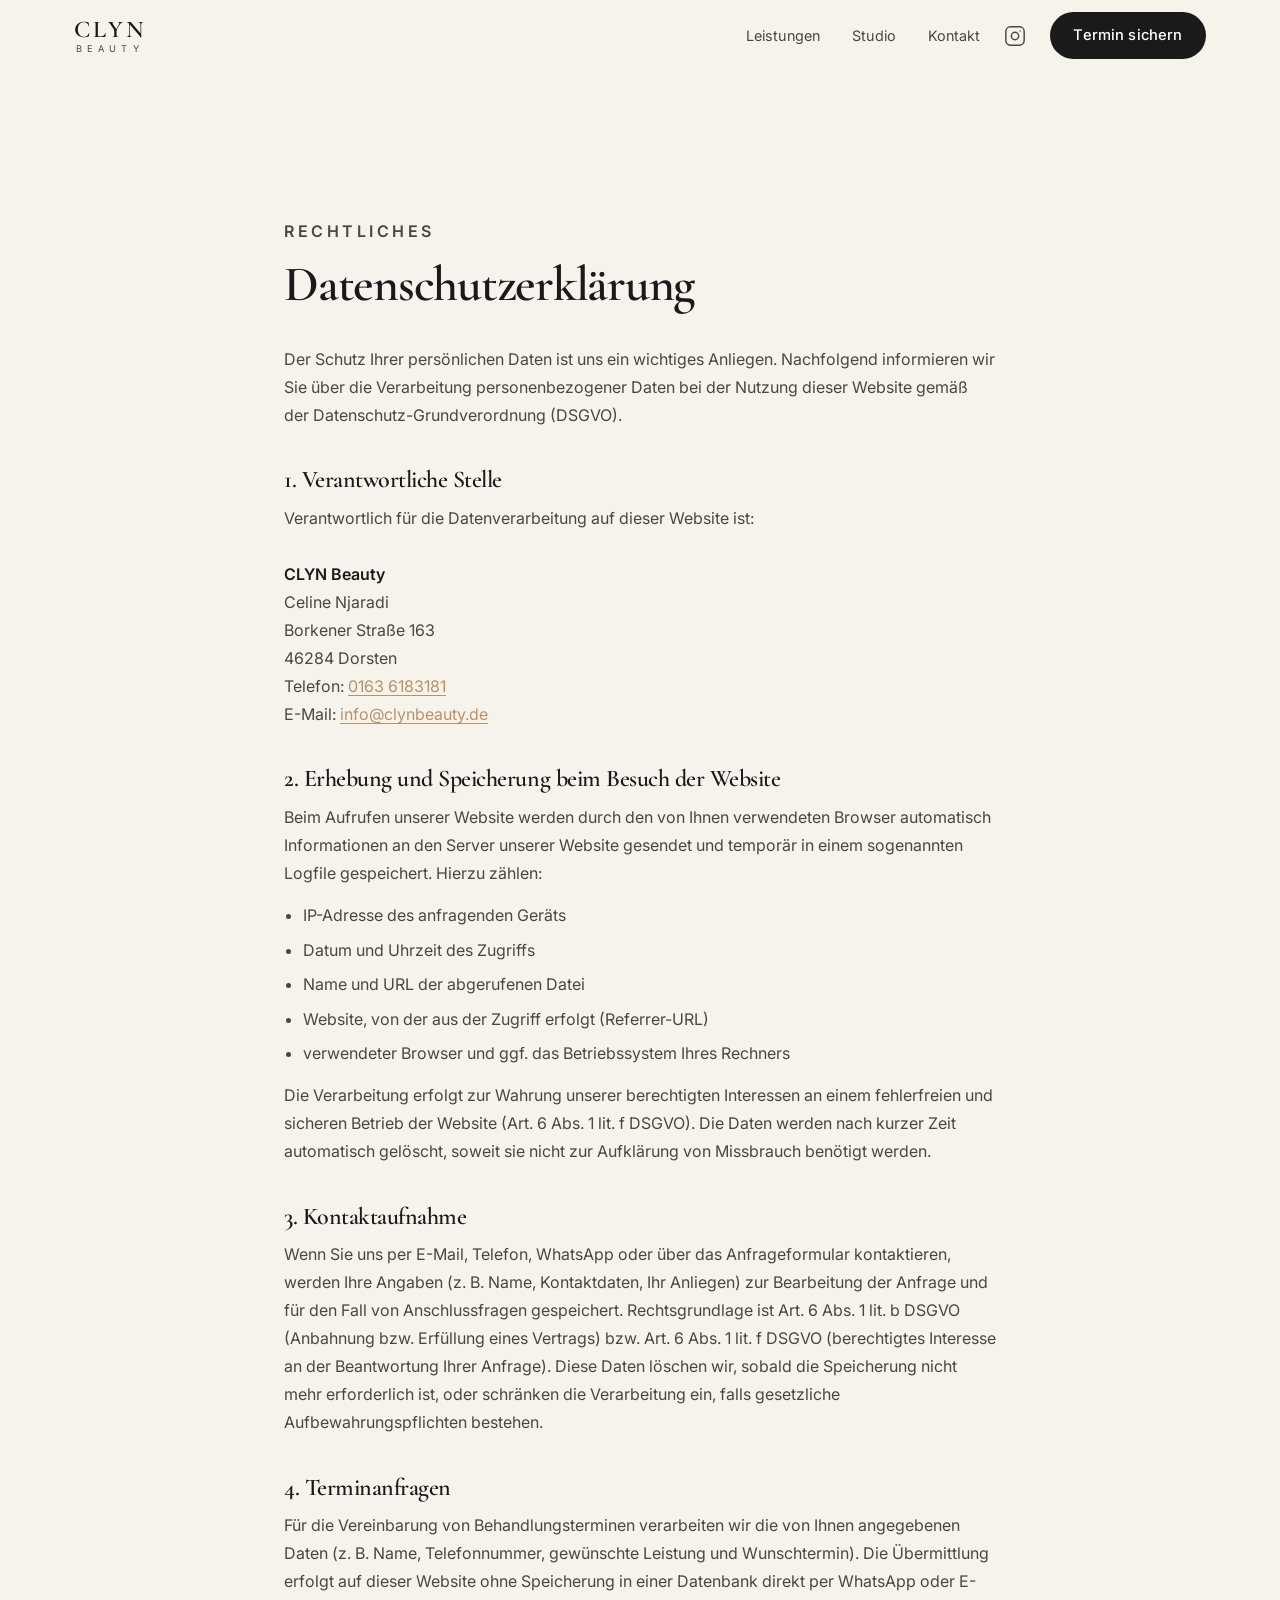
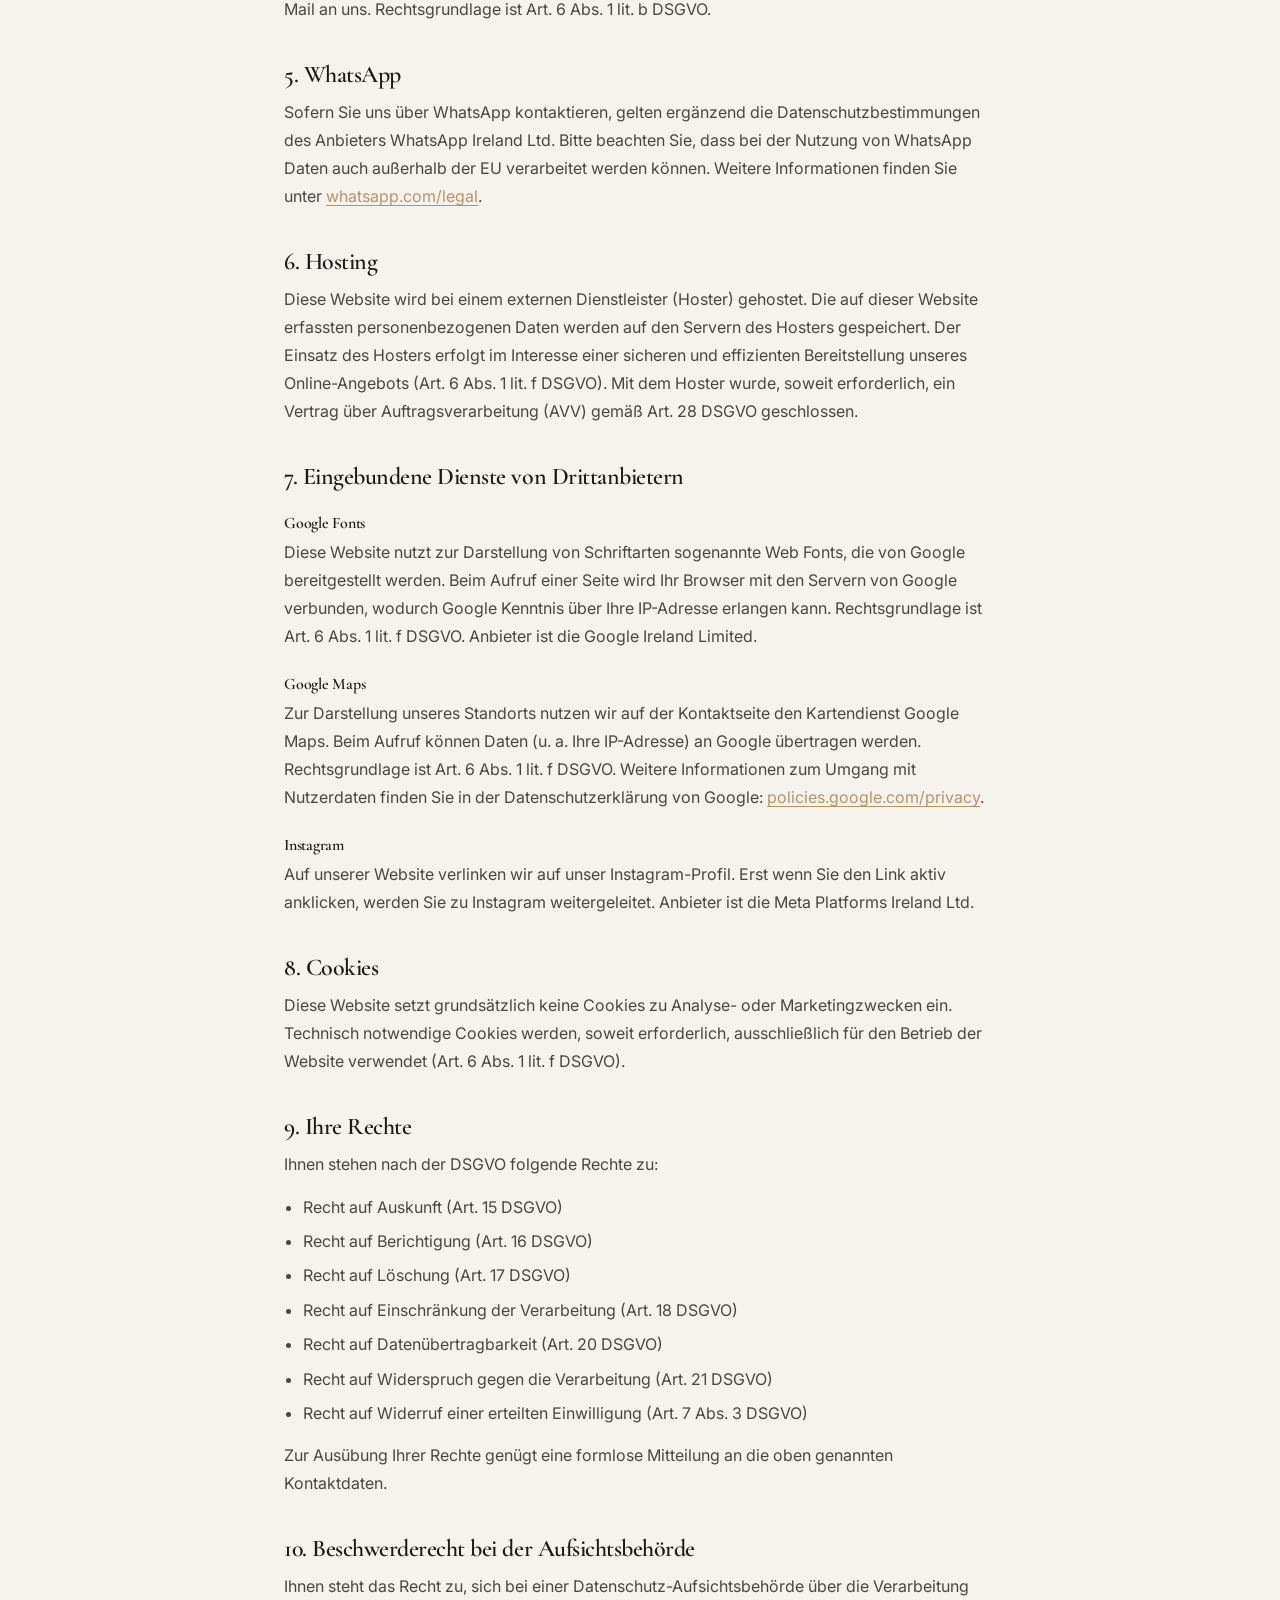
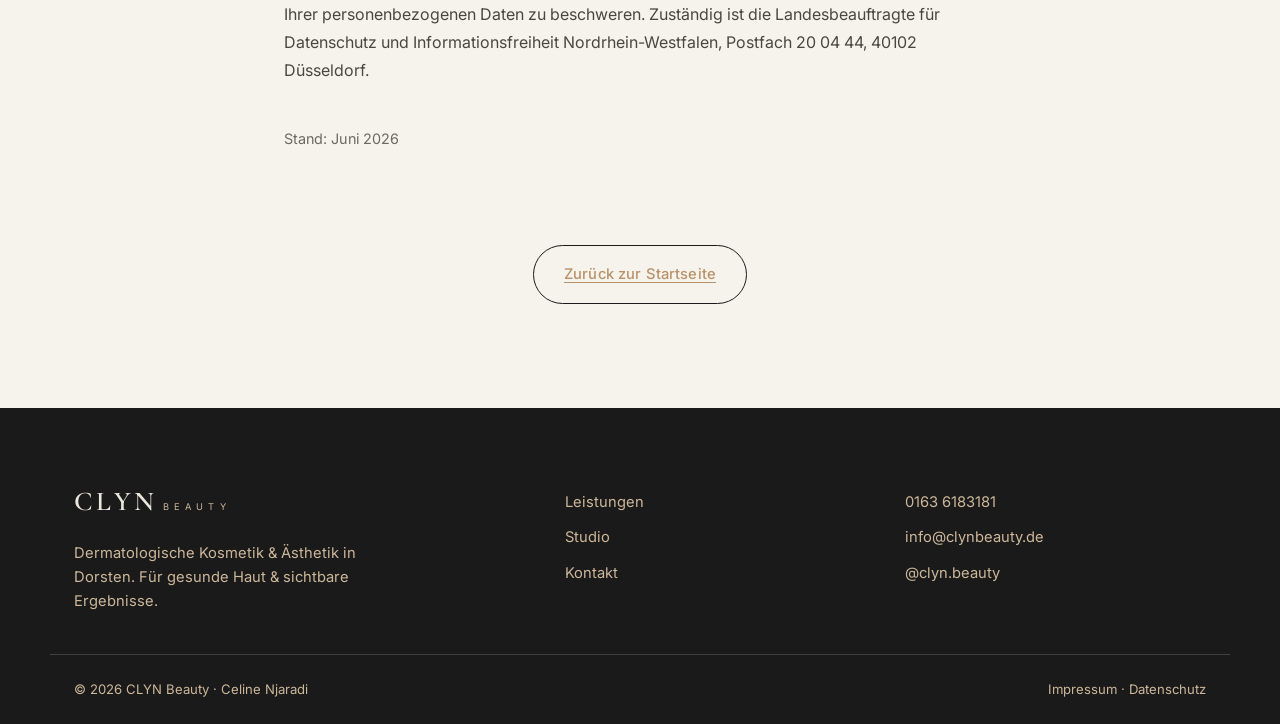
==== datenschutz.html @ 853b13a2 "Update: neue Seiten (Datenschutz/Impressum), fx-Effekte, Inhalts-Updates Co-Authored-By: Claude Opus" ====
<!DOCTYPE html>
<html lang="de">
<head>
  <meta charset="UTF-8" />
  <meta name="viewport" content="width=device-width, initial-scale=1.0" />
  <title>Datenschutzerklärung – CLYN Beauty Dorsten</title>
  <meta name="description" content="Datenschutzerklärung von CLYN Beauty in Dorsten – Informationen zur Verarbeitung personenbezogener Daten gemäß DSGVO." />
  <meta name="theme-color" content="#1a1a1a" />
  <meta name="robots" content="index, follow" />

  <link rel="preconnect" href="https://fonts.googleapis.com" />
  <link rel="preconnect" href="https://fonts.gstatic.com" crossorigin />
  <link href="https://fonts.googleapis.com/css2?family=Cormorant+Garamond:wght@400;500;600;700&family=Inter:wght@300;400;500;600&display=swap" rel="stylesheet" />
  <link rel="stylesheet" href="styles.css" />
  <link rel="icon" type="image/svg+xml" href="assets/logo.svg" />
  <link rel="stylesheet" href="fx.css" />
</head>
<body>

  <!-- ===== Header ===== -->
  <header class="site-header" id="top">
    <div class="container nav">
      <a href="index.html" class="brand" aria-label="CLYN Beauty Startseite">
        <span class="brand-mark">CLYN</span>
        <span class="brand-sub">BEAUTY</span>
      </a>
      <nav class="nav-links" aria-label="Hauptnavigation">
        <a href="index.html#leistungen">Leistungen</a>
        <a href="studio.html#studio">Studio</a>
        <a href="kontakt.html#kontakt">Kontakt</a>
      </nav>
      <a class="nav-ig" href="https://www.instagram.com/clyn.beauty/" target="_blank" rel="noopener" aria-label="CLYN Beauty auf Instagram">
        <svg viewBox="0 0 24 24" width="22" height="22" fill="none" stroke="currentColor" stroke-width="1.6" stroke-linecap="round" stroke-linejoin="round" aria-hidden="true">
          <rect x="2" y="2" width="20" height="20" rx="5" ry="5"></rect>
          <circle cx="12" cy="12" r="4"></circle>
          <line x1="17.5" y1="6.5" x2="17.5" y2="6.5"></line>
        </svg>
      </a>
      <a class="btn btn-dark nav-cta" href="index.html#termin">Termin sichern</a>
      <button class="nav-toggle" aria-label="Menü öffnen" aria-expanded="false">
        <span></span><span></span><span></span>
      </button>
    </div>
  </header>

  <!-- ===== Mobile-Drawer ===== -->
  <div class="drawer-overlay" id="nav-overlay" aria-hidden="true"></div>
  <aside class="mobile-menu" id="mobile-menu" role="dialog" aria-modal="true" aria-label="Mobile Navigation">
      <div class="mm-head">
        <a href="index.html" class="brand mm-brand" aria-label="CLYN Beauty Startseite">
          <span class="brand-mark">CLYN</span>
          <span class="brand-sub">BEAUTY</span>
        </a>
        <button class="mm-close" aria-label="Menü schließen">
          <svg viewBox="0 0 24 24" fill="none" stroke="currentColor" stroke-width="1.8" stroke-linecap="round" aria-hidden="true">
            <line x1="6" y1="6" x2="18" y2="18"></line><line x1="18" y1="6" x2="6" y2="18"></line>
          </svg>
        </button>
      </div>
      <nav class="mm-nav" aria-label="Mobile Navigation">
        <a href="index.html#leistungen">Leistungen</a>
        <a href="studio.html#studio">Studio</a>
        <a href="kontakt.html#kontakt">Kontakt</a>
        <a href="https://www.instagram.com/clyn.beauty/" target="_blank" rel="noopener">Instagram</a>
      </nav>
      <div class="mm-contact">
        <a class="mm-phone" href="tel:+491636183181">
          <span class="mm-phone-ic">
            <svg viewBox="0 0 24 24" fill="none" stroke="currentColor" stroke-width="1.7" stroke-linecap="round" stroke-linejoin="round" aria-hidden="true">
              <path d="M22 16.92v3a2 2 0 0 1-2.18 2 19.79 19.79 0 0 1-8.63-3.07 19.5 19.5 0 0 1-6-6 19.79 19.79 0 0 1-3.07-8.67A2 2 0 0 1 4.11 2h3a2 2 0 0 1 2 1.72c.13.96.36 1.9.7 2.81a2 2 0 0 1-.45 2.11L8.09 9.91a16 16 0 0 0 6 6l1.27-1.27a2 2 0 0 1 2.11-.45c.91.34 1.85.57 2.81.7A2 2 0 0 1 22 16.92z"></path>
            </svg>
          </span>
          <span class="mm-phone-txt">
            <strong>0163 6183181</strong>
            <em>Termine nach Vereinbarung</em>
          </span>
        </a>
        <a class="btn btn-dark mm-cta" href="index.html#termin">Termin sichern</a>
      </div>
  </aside>

  <!-- ===== Datenschutz ===== -->
  <section class="legal">
    <div class="container legal-wrap">
      <p class="eyebrow">Rechtliches</p>
      <h1>Datenschutzerklärung</h1>

      <p>
        Der Schutz Ihrer persönlichen Daten ist uns ein wichtiges Anliegen. Nachfolgend
        informieren wir Sie über die Verarbeitung personenbezogener Daten bei der Nutzung
        dieser Website gemäß der Datenschutz-Grundverordnung (DSGVO).
      </p>

      <h2>1. Verantwortliche Stelle</h2>
      <p>
        Verantwortlich für die Datenverarbeitung auf dieser Website ist:<br /><br />
        <strong>CLYN Beauty</strong><br />
        Celine Njaradi<br />
        Borkener Straße 163<br />
        46284 Dorsten<br />
        Telefon: <a href="tel:+491636183181">0163 6183181</a><br />
        E-Mail: <a href="mailto:info@clynbeauty.de">info@clynbeauty.de</a>
      </p>

      <h2>2. Erhebung und Speicherung beim Besuch der Website</h2>
      <p>
        Beim Aufrufen unserer Website werden durch den von Ihnen verwendeten Browser automatisch
        Informationen an den Server unserer Website gesendet und temporär in einem sogenannten
        Logfile gespeichert. Hierzu zählen:
      </p>
      <ul>
        <li>IP-Adresse des anfragenden Geräts</li>
        <li>Datum und Uhrzeit des Zugriffs</li>
        <li>Name und URL der abgerufenen Datei</li>
        <li>Website, von der aus der Zugriff erfolgt (Referrer-URL)</li>
        <li>verwendeter Browser und ggf. das Betriebssystem Ihres Rechners</li>
      </ul>
      <p>
        Die Verarbeitung erfolgt zur Wahrung unserer berechtigten Interessen an einem fehlerfreien
        und sicheren Betrieb der Website (Art. 6 Abs. 1 lit. f DSGVO). Die Daten werden nach kurzer
        Zeit automatisch gelöscht, soweit sie nicht zur Aufklärung von Missbrauch benötigt werden.
      </p>

      <h2>3. Kontaktaufnahme</h2>
      <p>
        Wenn Sie uns per E-Mail, Telefon, WhatsApp oder über das Anfrageformular kontaktieren,
        werden Ihre Angaben (z. B. Name, Kontaktdaten, Ihr Anliegen) zur Bearbeitung der Anfrage
        und für den Fall von Anschlussfragen gespeichert. Rechtsgrundlage ist Art. 6 Abs. 1 lit. b
        DSGVO (Anbahnung bzw. Erfüllung eines Vertrags) bzw. Art. 6 Abs. 1 lit. f DSGVO
        (berechtigtes Interesse an der Beantwortung Ihrer Anfrage). Diese Daten löschen wir, sobald
        die Speicherung nicht mehr erforderlich ist, oder schränken die Verarbeitung ein, falls
        gesetzliche Aufbewahrungspflichten bestehen.
      </p>

      <h2>4. Terminanfragen</h2>
      <p>
        Für die Vereinbarung von Behandlungsterminen verarbeiten wir die von Ihnen angegebenen
        Daten (z. B. Name, Telefonnummer, gewünschte Leistung und Wunschtermin). Die Übermittlung
        erfolgt auf dieser Website ohne Speicherung in einer Datenbank direkt per WhatsApp oder
        E-Mail an uns. Rechtsgrundlage ist Art. 6 Abs. 1 lit. b DSGVO.
      </p>

      <h2>5. WhatsApp</h2>
      <p>
        Sofern Sie uns über WhatsApp kontaktieren, gelten ergänzend die Datenschutzbestimmungen
        des Anbieters WhatsApp Ireland Ltd. Bitte beachten Sie, dass bei der Nutzung von WhatsApp
        Daten auch außerhalb der EU verarbeitet werden können. Weitere Informationen finden Sie unter
        <a href="https://www.whatsapp.com/legal/privacy-policy-eea" target="_blank" rel="noopener">whatsapp.com/legal</a>.
      </p>

      <h2>6. Hosting</h2>
      <p>
        Diese Website wird bei einem externen Dienstleister (Hoster) gehostet. Die auf dieser Website
        erfassten personenbezogenen Daten werden auf den Servern des Hosters gespeichert. Der Einsatz
        des Hosters erfolgt im Interesse einer sicheren und effizienten Bereitstellung unseres
        Online-Angebots (Art. 6 Abs. 1 lit. f DSGVO). Mit dem Hoster wurde, soweit erforderlich, ein
        Vertrag über Auftragsverarbeitung (AVV) gemäß Art. 28 DSGVO geschlossen.
      </p>

      <h2>7. Eingebundene Dienste von Drittanbietern</h2>
      <h3>Google Fonts</h3>
      <p>
        Diese Website nutzt zur Darstellung von Schriftarten sogenannte Web Fonts, die von Google
        bereitgestellt werden. Beim Aufruf einer Seite wird Ihr Browser mit den Servern von Google
        verbunden, wodurch Google Kenntnis über Ihre IP-Adresse erlangen kann. Rechtsgrundlage ist
        Art. 6 Abs. 1 lit. f DSGVO. Anbieter ist die Google Ireland Limited.
      </p>
      <h3>Google Maps</h3>
      <p>
        Zur Darstellung unseres Standorts nutzen wir auf der Kontaktseite den Kartendienst Google
        Maps. Beim Aufruf können Daten (u. a. Ihre IP-Adresse) an Google übertragen werden.
        Rechtsgrundlage ist Art. 6 Abs. 1 lit. f DSGVO. Weitere Informationen zum Umgang mit
        Nutzerdaten finden Sie in der Datenschutzerklärung von Google:
        <a href="https://policies.google.com/privacy" target="_blank" rel="noopener">policies.google.com/privacy</a>.
      </p>
      <h3>Instagram</h3>
      <p>
        Auf unserer Website verlinken wir auf unser Instagram-Profil. Erst wenn Sie den Link aktiv
        anklicken, werden Sie zu Instagram weitergeleitet. Anbieter ist die Meta Platforms Ireland Ltd.
      </p>

      <h2>8. Cookies</h2>
      <p>
        Diese Website setzt grundsätzlich keine Cookies zu Analyse- oder Marketingzwecken ein.
        Technisch notwendige Cookies werden, soweit erforderlich, ausschließlich für den Betrieb
        der Website verwendet (Art. 6 Abs. 1 lit. f DSGVO).
      </p>

      <h2>9. Ihre Rechte</h2>
      <p>Ihnen stehen nach der DSGVO folgende Rechte zu:</p>
      <ul>
        <li>Recht auf Auskunft (Art. 15 DSGVO)</li>
        <li>Recht auf Berichtigung (Art. 16 DSGVO)</li>
        <li>Recht auf Löschung (Art. 17 DSGVO)</li>
        <li>Recht auf Einschränkung der Verarbeitung (Art. 18 DSGVO)</li>
        <li>Recht auf Datenübertragbarkeit (Art. 20 DSGVO)</li>
        <li>Recht auf Widerspruch gegen die Verarbeitung (Art. 21 DSGVO)</li>
        <li>Recht auf Widerruf einer erteilten Einwilligung (Art. 7 Abs. 3 DSGVO)</li>
      </ul>
      <p>
        Zur Ausübung Ihrer Rechte genügt eine formlose Mitteilung an die oben genannten Kontaktdaten.
      </p>

      <h2>10. Beschwerderecht bei der Aufsichtsbehörde</h2>
      <p>
        Ihnen steht das Recht zu, sich bei einer Datenschutz-Aufsichtsbehörde über die Verarbeitung
        Ihrer personenbezogenen Daten zu beschweren. Zuständig ist die Landesbeauftragte für
        Datenschutz und Informationsfreiheit Nordrhein-Westfalen, Postfach 20 04 44, 40102 Düsseldorf.
      </p>

      <p class="legal-meta">Stand: Juni 2026</p>

      <p class="studio-back">
        <a class="btn btn-ghost" href="index.html">Zurück zur Startseite</a>
      </p>
    </div>
  </section>

  <!-- ===== Footer ===== -->
  <footer class="site-footer">
    <div class="container footer-grid">
      <div class="footer-brand">
        <span class="brand-mark">CLYN</span>
        <span class="brand-sub">BEAUTY</span>
        <p>Dermatologische Kosmetik &amp; Ästhetik in Dorsten. Für gesunde Haut &amp; sichtbare Ergebnisse.</p>
      </div>
      <nav class="footer-nav" aria-label="Footer">
        <a href="index.html#leistungen">Leistungen</a>
        <a href="studio.html#studio">Studio</a>
        <a href="kontakt.html#kontakt">Kontakt</a>
      </nav>
      <div class="footer-contact">
        <a href="tel:+491636183181">0163 6183181</a>
        <a href="mailto:info@clynbeauty.de">info@clynbeauty.de</a>
        <a href="https://instagram.com/clyn.beauty" target="_blank" rel="noopener">@clyn.beauty</a>
      </div>
    </div>
    <div class="container footer-bottom">
      <span>© <span id="year"></span> CLYN Beauty · Celine Njaradi</span>
      <span class="footer-legal"><a href="impressum.html">Impressum</a> · <a href="datenschutz.html">Datenschutz</a></span>
    </div>
  </footer>

  <script src="script.js"></script>
  <script src="fx.js"></script>
</body>
</html>
---- styles.css ----
/* ===== CLYN Beauty – Stylesheet ===== */
:root {
  --bg: #f6f3ec;        /* warm sand */
  --bg-card: #ffffff;
  --cream: #ece7dc;     /* logo cream */
  --ink: #1a1a1a;       /* near-black */
  --ink-soft: #4a4742;
  --line: #e2dccf;
  --accent: #b9926a;    /* warm bronze */
  --accent-soft: #cdb79a;
  --gold: #c8a24a;
  --max: 1180px;
  --r: 22px;
  --r-sm: 14px;
  --hairline: #e7e1d4;
  --shadow: 0 1px 2px rgba(26,26,26,.04), 0 18px 50px -28px rgba(26,26,26,.30);
  --shadow-lift: 0 4px 14px rgba(26,26,26,.06), 0 28px 60px -30px rgba(26,26,26,.40);

  /* iOS-Easing & Timing (Apple-Sprache) */
  --ease-ios: cubic-bezier(.32, .72, 0, 1);
  --ease-ios-back: cubic-bezier(.34, 1.56, .64, 1);
  --dur-fast: 220ms;
  --dur: 360ms;
  --dur-slow: 620ms;
}

* { box-sizing: border-box; margin: 0; padding: 0; }
html { scroll-behavior: smooth; }
body {
  font-family: 'Inter', -apple-system, BlinkMacSystemFont, sans-serif;
  background: var(--bg);
  color: var(--ink);
  line-height: 1.65;
  -webkit-font-smoothing: antialiased;
  overflow-x: hidden;
}
.container { width: 100%; max-width: var(--max); margin: 0 auto; padding: 0 24px; }
img, svg { display: block; max-width: 100%; }
a { color: inherit; text-decoration: none; }

h1, h2, h3 { font-family: 'Cormorant Garamond', Georgia, serif; font-weight: 600; line-height: 1.06; letter-spacing: -.015em; text-wrap: balance; }
h1 { font-size: clamp(2.7rem, 6.8vw, 5.2rem); letter-spacing: -.025em; }
h2 { font-size: clamp(2rem, 4.2vw, 3.1rem); letter-spacing: -.02em; }
h3 { font-size: 1.4rem; }

/* Cormorant-Italic als luxuriöser Display-Akzent (Apple „display-edit") */
.display-edit { font-style: italic; font-weight: 500; }

.eyebrow {
  text-transform: uppercase; letter-spacing: .22em; font-size: .72rem;
  font-weight: 600; color: var(--accent); margin-bottom: 1.1rem;
}
.eyebrow.light { color: var(--accent-soft); }

/* ===== Apple-Mikrointeraktionen (Utilities) ===== */
.tap-press { transition: transform var(--dur-fast) var(--ease-ios); -webkit-tap-highlight-color: transparent; }
.tap-press:active { transform: scale(.96); transition-duration: 90ms; }
@media (hover: hover) {
  .hover-lift { transition: transform var(--dur) var(--ease-ios), box-shadow var(--dur) var(--ease-ios); }
  .hover-lift:hover { transform: translateY(-4px); box-shadow: var(--shadow-lift); }
}
.hairline-t { border-top: 1px solid var(--hairline); }
.hairline-b { border-bottom: 1px solid var(--hairline); }

/* ===== Buttons ===== */
.btn {
  display: inline-flex; align-items: center; justify-content: center;
  padding: .95rem 1.9rem; border-radius: 100px; font-size: .92rem;
  font-weight: 500; letter-spacing: .01em; cursor: pointer;
  transition: transform var(--dur-fast) var(--ease-ios), background var(--dur-fast) var(--ease-ios),
    color var(--dur-fast) var(--ease-ios), box-shadow var(--dur-fast) var(--ease-ios);
  border: 1.5px solid transparent; white-space: nowrap;
  -webkit-tap-highlight-color: transparent;
}
.btn:active { transform: scale(.97); transition-duration: 90ms; }
.btn-dark { background: var(--ink); color: #fff; }
@media (hover: hover) { .btn-dark:hover { transform: translateY(-2px); box-shadow: 0 12px 28px -12px rgba(26,26,26,.55); } }
.btn-dark:active { transform: scale(.97); }
.btn-ghost { background: transparent; color: var(--ink); border-color: var(--ink); }
@media (hover: hover) { .btn-ghost:hover { background: var(--ink); color: #fff; transform: translateY(-2px); } }
.btn-light { background: var(--cream); color: var(--ink); }
@media (hover: hover) { .btn-light:hover { transform: translateY(-2px); background: #fff; } }

/* ===== Header ===== */
.site-header {
  position: sticky; top: 0; z-index: 50;
  background: rgba(246,243,236,.82);
  backdrop-filter: saturate(180%) blur(14px);
  border-bottom: 1px solid transparent;
  transition: border-color .3s ease, background .3s ease;
}
.site-header.scrolled { border-color: var(--line); }
.nav { display: flex; align-items: center; justify-content: space-between; height: 72px; gap: 1.5rem; }
.brand { display: flex; flex-direction: column; line-height: 1; }
.brand-mark { font-family: 'Cormorant Garamond', serif; font-weight: 600; font-size: 1.5rem; letter-spacing: .12em; }
.brand-sub { font-size: .58rem; letter-spacing: .55em; margin-top: 2px; color: var(--ink-soft); padding-left: 2px; }
.nav-links { display: flex; gap: 2rem; margin-left: auto; }
.nav-links a { font-size: .9rem; color: var(--ink-soft); transition: color .2s; position: relative; }
.nav-links a:hover { color: var(--ink); }
.nav-cta { padding: .65rem 1.4rem; }
.nav-ig { display: inline-flex; align-items: center; justify-content: center; color: var(--ink-soft); transition: color .2s, transform .2s; }
.nav-ig:hover { color: var(--ink); transform: translateY(-1px); }

.nav-toggle { display: none; flex-direction: column; gap: 5px; background: none; border: 0; cursor: pointer; padding: 6px; }
.nav-toggle span { width: 24px; height: 2px; background: var(--ink); transition: .3s; }
.nav-toggle.open span:nth-child(1){ transform: translateY(7px) rotate(45deg); }
.nav-toggle.open span:nth-child(2){ opacity: 0; }
.nav-toggle.open span:nth-child(3){ transform: translateY(-7px) rotate(-45deg); }

/* Mobile-Drawer (von rechts) */
.drawer-overlay {
  display: none; position: fixed; inset: 0; z-index: 60;
  background: rgba(26,26,26,.42);
  -webkit-backdrop-filter: blur(2px); backdrop-filter: blur(2px);
  opacity: 0; transition: opacity var(--dur) var(--ease-ios);
}
.drawer-overlay.show { display: block; }
.drawer-overlay.open { opacity: 1; }

.mobile-menu {
  display: none; position: fixed; top: 0; right: 0; bottom: 0; z-index: 70;
  width: min(360px, 86vw);
  flex-direction: column;
  background: var(--bg);
  border-top-left-radius: 26px; border-bottom-left-radius: 26px;
  box-shadow: -24px 0 70px -34px rgba(26,26,26,.55);
  padding: 18px 22px calc(22px + env(safe-area-inset-bottom));
  transform: translateX(100%);
  transition: transform var(--dur) var(--ease-ios);
  overflow-y: auto; overscroll-behavior: contain;
}
.mobile-menu.open { transform: translateX(0); }

.mm-head { display: flex; align-items: center; justify-content: space-between; padding: 4px 2px 2px; }
.mm-brand { flex-direction: column; }
.mm-close {
  width: 42px; height: 42px; border-radius: 50%;
  border: 1px solid var(--line); background: var(--bg-card);
  display: inline-flex; align-items: center; justify-content: center;
  color: var(--ink); cursor: pointer; transition: background .2s, transform .2s;
}
.mm-close:hover { background: var(--cream); }
.mm-close:active { transform: scale(.94); }
.mm-close svg { width: 20px; height: 20px; }

.mm-nav { display: flex; flex-direction: column; gap: 2px; margin-top: 18px; }
.mm-nav a {
  font-size: 1.1rem; color: var(--ink);
  padding: .95rem 1.1rem; border-radius: 16px;
  transition: background .2s, color .2s;
}
.mm-nav a:hover { background: var(--cream); }
.mm-nav a.active { background: var(--ink); color: #fff; font-weight: 500; }

.mm-contact { margin-top: auto; padding-top: 18px; }
.mm-phone {
  display: flex; align-items: center; gap: 12px;
  background: var(--cream); border-radius: 18px;
  padding: 13px 15px; margin-bottom: 12px;
}
.mm-phone-ic {
  width: 40px; height: 40px; border-radius: 50%; flex: none;
  background: var(--bg-card); color: var(--accent);
  display: inline-flex; align-items: center; justify-content: center;
}
.mm-phone-ic svg { width: 20px; height: 20px; }
.mm-phone-txt { display: flex; flex-direction: column; line-height: 1.3; }
.mm-phone-txt strong { font-size: 1.02rem; color: var(--ink); }
.mm-phone-txt em { font-style: normal; font-size: .82rem; color: var(--ink-soft); }
.mm-cta { width: 100%; justify-content: center; }

/* ===== Hero ===== */
.hero { position: relative; padding: clamp(4rem, 9vw, 8rem) 0 clamp(3rem, 6vw, 5rem); overflow: hidden; }
.hero-inner { position: relative; z-index: 2; max-width: 780px; }
.hero h1 { margin-bottom: 1.6rem; }
.hero-lead { font-size: 1.15rem; color: var(--ink-soft); max-width: 560px; margin-bottom: 2.2rem; }
.hero-cta { display: flex; gap: 1rem; flex-wrap: wrap; margin-bottom: 2.4rem; }
.hero-trust { display: flex; align-items: center; gap: .7rem; font-size: .92rem; color: var(--ink-soft); }
.hero-trust strong { color: var(--ink); }
.hero-trust em { font-style: normal; color: var(--accent); font-weight: 600; }
.trust-link { color: inherit; text-decoration: underline; text-underline-offset: 3px; text-decoration-thickness: 1px; text-decoration-color: var(--accent-soft); transition: color .2s, text-decoration-color .2s; }
.trust-link:hover { color: var(--accent); text-decoration-color: var(--accent); }
.stars { color: var(--gold); letter-spacing: 2px; }

/* Hero-Foto rechts, weich in den Sandton übergehend */
.hero::before {
  content: ""; position: absolute; top: 0; right: 0; bottom: 0;
  width: 50%; z-index: 1; pointer-events: none;
  background: url("assets/hero.jpg") 62% 42% / cover no-repeat;
  -webkit-mask-image: linear-gradient(to right, transparent 0%, #000 44%, #000 100%);
  mask-image: linear-gradient(to right, transparent 0%, #000 44%, #000 100%);
  opacity: .95;
}
.hero::after {
  content: ""; position: absolute; inset: 0; z-index: 1; pointer-events: none;
  background: linear-gradient(to bottom, transparent 62%, var(--bg) 100%);
}

.hero-deco {
  position: absolute; top: -10%; right: -8%; width: 620px; height: 620px;
  background: radial-gradient(circle at 30% 30%, var(--cream), rgba(236,231,220,0) 68%);
  border-radius: 50%; z-index: 0; pointer-events: none;
}
.hero-deco::after {
  content: ""; position: absolute; inset: 18% 20%; border-radius: 50%;
  border: 1px solid var(--accent-soft); opacity: .4;
}

/* ===== Marquee ===== */
.marquee { background: var(--ink); color: var(--cream); overflow: hidden; padding: 16px 0; }
.marquee-track {
  display: flex; gap: 2.2rem; white-space: nowrap; width: max-content;
  animation: scroll 32s linear infinite;
  font-family: 'Cormorant Garamond', serif; font-size: 1.35rem; letter-spacing: .03em;
}
.marquee-track span { opacity: .92; }
@keyframes scroll { to { transform: translateX(-50%); } }

/* ===== About ===== */
.about { padding: clamp(4rem, 8vw, 7rem) 0; }
.about-grid { display: grid; grid-template-columns: .85fr 1.15fr; gap: clamp(2rem, 5vw, 5rem); align-items: center; }
.about-visual { display: flex; justify-content: center; }
.about-card {
  width: 100%; max-width: 340px; aspect-ratio: 4/5; border-radius: var(--r);
  background: linear-gradient(160deg, var(--cream), #f3eee4);
  border: 1px solid var(--hairline); box-shadow: var(--shadow);
  display: flex; flex-direction: column; align-items: center; justify-content: center;
  text-align: center; padding: 2rem;
  transition: transform var(--dur) var(--ease-ios), box-shadow var(--dur) var(--ease-ios);
}
@media (hover: hover) { .about-card:hover { transform: translateY(-4px); box-shadow: var(--shadow-lift); } }
.about-card-logo { font-family: 'Cormorant Garamond', serif; font-size: 3rem; font-weight: 600; letter-spacing: .14em; }
.about-card-sub { font-size: .7rem; letter-spacing: .55em; color: var(--ink-soft); margin-top: 4px; }
.about-card-line { width: 46px; height: 1px; background: var(--accent); margin: 1.6rem 0; }
.about-card-name { font-family: 'Cormorant Garamond', serif; font-size: 1.5rem; }
.about-card-role { font-size: .82rem; color: var(--ink-soft); letter-spacing: .04em; margin-top: .2rem; }

/* Foto-Variante der About-Karte – Foto oben, cremefarbener Namensstreifen darunter */
.about-card--photo {
  padding: 0; overflow: hidden; display: block; aspect-ratio: auto;
  background: var(--cream);
}
.about-card--photo img {
  width: 100%; aspect-ratio: 4 / 5; object-fit: cover; object-position: center 14%;
  display: block;
}
.about-card--photo figcaption {
  padding: 1.2rem 1rem 1.4rem; text-align: center;
  display: flex; flex-direction: column; gap: .15rem; background: var(--cream);
}
.about-card--photo .about-card-name { color: var(--ink); font-size: 1.55rem; }
.about-card--photo .about-card-role { color: var(--ink-soft); }
.about-text h2 { margin: .4rem 0 1.3rem; }
.about-text p { color: var(--ink-soft); margin-bottom: 1.1rem; max-width: 560px; }
.about-points { list-style: none; margin-top: 1.6rem; display: grid; gap: .7rem; }
.about-points li { position: relative; padding-left: 1.8rem; font-size: .96rem; }
.about-points li::before {
  content: ""; position: absolute; left: 0; top: .55em; width: 7px; height: 7px;
  background: var(--accent); border-radius: 50%;
}

/* ===== Services ===== */
.services { padding: clamp(4rem, 8vw, 7rem) 0; background: linear-gradient(180deg, var(--bg) 0%, #fbf9f4 9%, #fbf9f4 91%, var(--bg) 100%); }
.section-head { text-align: center; max-width: 640px; margin: 0 auto clamp(2.5rem, 5vw, 4rem); }
.section-head h2 { margin-bottom: .9rem; }
.section-sub { color: var(--ink-soft); font-size: 1.02rem; }

.services .section-head { margin-bottom: clamp(3.5rem, 7vw, 5.5rem); }
.service-block { margin-bottom: 3rem; text-align: center; }
.price-list { text-align: left; }
.service-title {
  font-family: 'Cormorant Garamond', serif; font-size: 1.7rem;
  padding-bottom: .9rem; margin-bottom: 1.2rem; border-bottom: 1.5px solid var(--ink);
  display: inline-flex; align-items: baseline; gap: .7rem;
  cursor: pointer; user-select: none; transition: opacity .2s;
}
.service-title:hover { opacity: .65; }
.service-title::after {
  content: "+"; font-family: 'Inter', sans-serif; font-size: 1.15rem; font-weight: 400;
  color: var(--accent); transition: transform var(--dur) var(--ease-ios); line-height: 1;
}
.service-block.open .service-title::after { content: "–"; transform: translateY(-1px); }
.price-list {
  list-style: none; display: grid; gap: .2rem;
  overflow: hidden; max-height: 0; opacity: 0;
  transition: max-height var(--dur-slow) var(--ease-ios), opacity var(--dur) var(--ease-ios);
}
.service-block.open .price-list { max-height: 1600px; opacity: 1; }
.price-list li {
  display: flex; align-items: baseline; gap: .6rem; padding: .75rem 0;
  border-bottom: 1px solid var(--line);
}
.pl-name { font-weight: 500; font-size: 1rem; }
.pl-name em { font-style: italic; font-weight: 400; color: var(--accent); font-size: .85rem; margin-left: .3rem; }
.pl-dots { flex: 1; border-bottom: 1px dotted var(--accent-soft); transform: translateY(-4px); min-width: 20px; }
.pl-meta { font-size: .82rem; color: var(--ink-soft); white-space: nowrap; }
.pl-price { font-family: 'Cormorant Garamond', serif; font-size: 1.25rem; font-weight: 600; min-width: 72px; text-align: right; }
.pl-price.free { color: var(--accent); font-style: italic; }
.price-note { text-align: center; font-size: .82rem; color: var(--ink-soft); margin-top: 1rem; }

/* ===== Banner ===== */
.banner { background: var(--ink); color: var(--cream); padding: clamp(3rem, 6vw, 5rem) 0; }
.banner-inner { display: flex; align-items: center; justify-content: space-between; gap: 2.5rem; flex-wrap: wrap; }
.banner h2 { color: #fff; margin: .3rem 0 1rem; }
.banner-text { max-width: 620px; color: var(--accent-soft); }

/* ===== Reviews ===== */
.reviews { padding: clamp(4rem, 8vw, 7rem) 0; scroll-margin-top: 90px; }
.review-grid { display: grid; grid-template-columns: repeat(3, 1fr); gap: 1.5rem; }
.review-card {
  background: var(--bg-card); border: 1px solid var(--hairline); border-radius: var(--r);
  padding: 2.1rem; box-shadow: var(--shadow);
  transition: transform var(--dur) var(--ease-ios), box-shadow var(--dur) var(--ease-ios);
}
@media (hover: hover) { .review-card:hover { transform: translateY(-4px); box-shadow: var(--shadow-lift); } }
.review-card .stars { font-size: 1rem; display: block; margin-bottom: 1rem; }
.review-card blockquote {
  font-family: 'Cormorant Garamond', serif; font-size: 1.3rem; line-height: 1.4;
  color: var(--ink); margin-bottom: 1.2rem;
}
.review-card figcaption { font-size: .85rem; color: var(--ink-soft); }
.review-grid[hidden] { display: none; }
.reviews-more { text-align: center; margin-top: clamp(1.8rem, 4vw, 2.6rem); }

/* ===== Contact ===== */
.contact { padding: clamp(4rem, 8vw, 7rem) 0; background: var(--bg); }
.contact-grid { display: grid; grid-template-columns: 1fr 1fr; gap: clamp(2rem, 5vw, 4rem); }
.contact-info h2 { margin: .4rem 0 1rem; }
.contact-actions { display: flex; gap: 1rem; flex-wrap: wrap; margin: 1.8rem 0 2.4rem; }
.contact-list { list-style: none; display: grid; gap: 1.3rem; }
.contact-list li { display: grid; gap: .2rem; }
.ci-label { text-transform: uppercase; letter-spacing: .2em; font-size: .68rem; color: var(--accent); font-weight: 600; }
.contact-list a { font-size: 1.05rem; transition: color .2s; }
.contact-list a:hover { color: var(--accent); }

.hours-card { background: var(--bg-card); border: 1px solid var(--hairline); border-radius: var(--r); padding: 2rem; box-shadow: var(--shadow); margin-bottom: 1.5rem; transition: transform var(--dur) var(--ease-ios), box-shadow var(--dur) var(--ease-ios); }
@media (hover: hover) { .hours-card:hover { transform: translateY(-4px); box-shadow: var(--shadow-lift); } }
.hours-card h3 { font-size: 1.5rem; margin-bottom: 1.2rem; }
.hours-list { list-style: none; display: grid; gap: .55rem; }
.hours-list li { display: flex; justify-content: space-between; font-size: .95rem; padding-bottom: .55rem; border-bottom: 1px solid var(--line); }
.hours-list li:last-child { border-bottom: 0; }
.hours-list .closed { color: var(--ink-soft); }
.hours-note { font-size: .82rem; color: var(--ink-soft); margin-top: 1rem; }
.map-wrap { border-radius: var(--r); overflow: hidden; border: 1px solid var(--hairline); box-shadow: var(--shadow); height: 260px; }
.map-wrap iframe { width: 100%; height: 100%; border: 0; filter: grayscale(.2); }

/* Verweis vom Buchungsformular zur Kontakt-Nebenseite */
.booking-more { text-align: center; margin-top: 2rem; color: var(--ink-soft); font-size: .98rem; }
.booking-more a { color: var(--accent); font-weight: 500; transition: color .2s; }
.booking-more a:hover { color: var(--ink); }
/* CTA am Ende der Studio-Seite */
.studio-back { text-align: center; margin-top: clamp(2.5rem, 5vw, 3.5rem); display: flex; gap: 1rem; justify-content: center; flex-wrap: wrap; }
.studio-cta { padding: clamp(1rem, 3vw, 2rem) 0 clamp(5rem, 11vw, 9rem); }

/* ===== Footer ===== */
.site-footer { background: var(--ink); color: var(--cream); padding: clamp(3rem, 6vw, 4.5rem) 0 1.5rem; }
.footer-grid { display: grid; grid-template-columns: 1.5fr 1fr 1fr; gap: 2.5rem; padding-bottom: 2.5rem; border-bottom: 1px solid rgba(236,231,220,.18); }
.footer-brand .brand-mark { font-size: 1.7rem; }
.footer-brand .brand-sub { color: var(--accent-soft); }
.footer-brand p { color: var(--accent-soft); margin-top: 1rem; max-width: 320px; font-size: .92rem; }
.footer-nav, .footer-contact { display: flex; flex-direction: column; gap: .7rem; padding-top: .6rem; }
.footer-nav a, .footer-contact a { color: var(--accent-soft); font-size: .92rem; transition: color .2s; }
.footer-nav a:hover, .footer-contact a:hover { color: #fff; }
.footer-bottom { display: flex; justify-content: space-between; padding-top: 1.5rem; font-size: .82rem; color: var(--accent-soft); flex-wrap: wrap; gap: .6rem; }
.footer-legal a:hover { color: #fff; }

/* ===== Inline Buchungsformular ===== */
.booking-band {
  max-width: 760px; margin: 0 auto clamp(2.5rem, 5vw, 4rem); scroll-margin-top: 90px;
}
.bb-head { text-align: center; max-width: 520px; margin: 0 auto 1.8rem; }
.bb-head h2 { margin: .25rem 0 .7rem; font-size: clamp(1.7rem, 3vw, 2.4rem); }
.bb-head .section-sub { font-size: .96rem; }

.appt-form { display: grid; gap: 1.4rem; }
.appt-form[hidden] { display: none; }
.af-row { display: grid; grid-template-columns: 1fr 1fr; gap: 1.3rem; }
.appt-form label {
  display: grid; gap: .45rem; font-size: .82rem; font-weight: 500;
  color: var(--ink-soft); letter-spacing: .02em;
}
.field-cap { display: block; }
.req { color: var(--accent); margin-left: .12em; }
.appt-form input,
.appt-form select,
.appt-form textarea {
  font-family: inherit; font-size: 1rem; font-weight: 400; color: var(--ink);
  padding: .9rem 1rem; border: 1px solid #d6d2c8; border-radius: 12px;
  background: #fff; width: 100%; transition: border .2s, box-shadow .2s;
}
.appt-form select { cursor: pointer; }
.appt-form input:focus,
.appt-form select:focus,
.appt-form textarea:focus { outline: 0; border-color: var(--ink); box-shadow: 0 0 0 3px rgba(26,26,26,.08); }
.appt-form textarea { resize: vertical; min-height: 96px; }
.appt-form .invalid { border-color: #c0392b !important; box-shadow: 0 0 0 3px rgba(192,57,43,.12) !important; }

.af-note { font-size: .82rem; color: var(--ink-soft); margin-top: -.6rem; }
.af-note.error { color: #c0392b; }

.af-check { grid-template-columns: auto 1fr; align-items: start; gap: .65rem; font-weight: 400; font-size: .9rem; color: var(--ink-soft); }
.af-check input { width: 19px; height: 19px; margin-top: 2px; accent-color: var(--ink); cursor: pointer; }
.af-check span > span { color: var(--accent); }
.af-link { color: var(--accent); text-decoration: underline; text-underline-offset: 2px; }
.af-link:hover { color: var(--ink); }

.af-submit { width: 100%; padding: 1.15rem; font-size: 1rem; margin-top: .2rem; }

.af-check.invalid { color: var(--ink); }
.af-check.invalid input { outline: 2px solid #c0392b; outline-offset: 2px; border-radius: 5px; }

/* Erfolg */
.appt-success { text-align: center; padding: 1rem 0; }
.success-check {
  width: 64px; height: 64px; border-radius: 50%; background: var(--ink); color: #fff;
  display: flex; align-items: center; justify-content: center; font-size: 2rem; margin: 0 auto 1.2rem;
}
.appt-success h3 { font-size: 1.8rem; margin-bottom: .6rem; }
.appt-success p { color: var(--ink-soft); max-width: 440px; margin: 0 auto 1.6rem; }
.success-actions { display: flex; gap: .8rem; justify-content: center; flex-wrap: wrap; }
.af-edit { background: none; border: 0; color: var(--ink-soft); font-family: inherit; font-size: .85rem; cursor: pointer; margin-top: 1.4rem; }
.af-edit:hover { color: var(--ink); }

/* ===== Klickbare Preis-Zeilen ===== */
.pl-item { cursor: pointer; padding: .75rem .7rem; margin: 0; border-radius: 12px; transition: background var(--dur-fast) var(--ease-ios); -webkit-tap-highlight-color: transparent; }
.pl-item:hover { background: rgba(236,231,220,.55); }
.pl-item:active { transform: scale(.99); }
.pl-item:hover .pl-dots { border-bottom-color: var(--accent); }
.pl-item.in-cart { background: #fff; box-shadow: var(--shadow); }
.pl-add {
  flex: 0 0 auto; align-self: center; width: 30px; height: 30px; border-radius: 50%;
  border: 1.5px solid var(--ink); background: transparent; color: var(--ink);
  font-size: 1.1rem; line-height: 1; cursor: pointer; margin-left: .4rem;
  display: inline-flex; align-items: center; justify-content: center;
  transition: background var(--dur-fast) var(--ease-ios), color var(--dur-fast) var(--ease-ios), border-color var(--dur-fast) var(--ease-ios), transform var(--dur-fast) var(--ease-ios-back);
}
.pl-add:active { transform: scale(.88); }
.pl-item:hover .pl-add { background: var(--ink); color: #fff; }
.pl-item.in-cart .pl-add { background: var(--accent); border-color: var(--accent); color: #fff; }

/* ===== Auswahl im Formular ===== */
.af-pick { display: grid; gap: .55rem; }
.af-pick.invalid .af-pick-empty,
.af-pick.invalid .af-cart { border-color: #c0392b; box-shadow: 0 0 0 3px rgba(192,57,43,.12); }
.af-pick-empty {
  font-size: .92rem; color: var(--ink-soft); font-weight: 400;
  background: #fff; border: 1px dashed #d6d2c8; border-radius: 12px; padding: .9rem 1rem;
}
.af-pick-empty[hidden] { display: none; }
.af-cart { background: #fff; border: 1px solid #d6d2c8; border-radius: 12px; padding: 1rem 1.1rem; }
.af-cart[hidden] { display: none; }
.af-cart-list { list-style: none; margin: 0 0 .6rem; display: grid; gap: .5rem; padding: 0; }
.af-cart-list li { display: flex; align-items: center; gap: .6rem; font-size: .95rem; color: var(--ink); }
.af-cart-list li span:first-child { flex: 1; }
.af-cart-remove { width: 22px; height: 22px; border-radius: 50%; border: 0; background: rgba(0,0,0,.07); color: var(--ink); cursor: pointer; font-size: 1rem; line-height: 1; flex: 0 0 auto; }
.af-cart-remove:hover { background: rgba(0,0,0,.16); }
.af-cart-total { display: flex; justify-content: space-between; border-top: 1px solid var(--line); padding-top: .65rem; font-family: 'Cormorant Garamond', serif; font-weight: 600; font-size: 1.2rem; color: var(--ink); }

/* ===== Warenkorb (FAB + Drawer) ===== */
.cart-fab {
  position: fixed; bottom: 24px; right: 24px; z-index: 60;
  width: 60px; height: 60px; border-radius: 50%;
  background: var(--ink); color: #fff; border: 0; cursor: pointer;
  display: flex; align-items: center; justify-content: center;
  box-shadow: 0 14px 34px -12px rgba(0,0,0,.55); transition: transform var(--dur-fast) var(--ease-ios-back);
  -webkit-tap-highlight-color: transparent;
}
.cart-fab:hover { transform: translateY(-3px); }
.cart-fab:active { transform: scale(.92); }
.cart-fab[hidden] { display: none; }
.cart-fab-badge {
  position: absolute; top: -4px; right: -4px; min-width: 22px; height: 22px;
  border-radius: 11px; background: var(--accent); color: #fff;
  font-size: .72rem; font-weight: 600; display: flex; align-items: center; justify-content: center;
  padding: 0 6px; border: 2px solid var(--bg);
}
.cart-drawer-overlay {
  position: fixed; inset: 0; z-index: 70; background: rgba(26,26,26,.5);
  backdrop-filter: blur(4px); opacity: 0; visibility: hidden; transition: opacity .3s, visibility .3s;
  display: flex; justify-content: flex-end;
}
.cart-drawer-overlay.open { opacity: 1; visibility: visible; }
.cart-drawer {
  width: min(420px, 100%); height: 100%; background: var(--bg);
  display: flex; flex-direction: column;
  transform: translateX(40px); transition: transform var(--dur) var(--ease-ios);
  box-shadow: -20px 0 60px -20px rgba(0,0,0,.4);
}
.cart-drawer-overlay.open .cart-drawer { transform: none; }
.cart-drawer-head { display: flex; align-items: center; justify-content: space-between; padding: 24px 24px 16px; border-bottom: 1px solid var(--line); }
.cart-drawer-head h3 { font-size: 1.6rem; }
.cart-drawer-close { width: 38px; height: 38px; border-radius: 50%; border: 1px solid var(--line); background: var(--bg-card); font-size: 1.5rem; line-height: 1; cursor: pointer; color: var(--ink); transition: .2s; }
.cart-drawer-close:hover { background: var(--ink); color: #fff; }
.cart-items { list-style: none; padding: 16px 24px; margin: 0; overflow-y: auto; flex: 1; display: grid; gap: .7rem; align-content: start; }
.cart-item { display: flex; align-items: center; gap: .8rem; background: var(--bg-card); border: 1px solid var(--line); border-radius: 12px; padding: .8rem .9rem; }
.cart-item-name { display: block; font-weight: 500; font-size: .95rem; flex: 1; }
.cart-item-price { font-family: 'Cormorant Garamond', serif; font-weight: 600; font-size: 1.15rem; white-space: nowrap; }
.cart-item-remove { width: 28px; height: 28px; border-radius: 50%; border: 0; background: var(--cream); color: var(--ink); font-size: 1.2rem; line-height: 1; cursor: pointer; flex: 0 0 auto; transition: .2s; }
.cart-item-remove:hover { background: #e6c3bc; }
.cart-empty { padding: 2.2rem 24px; color: var(--ink-soft); font-size: .92rem; text-align: center; line-height: 1.5; }
.cart-empty[hidden] { display: none; }
.cart-foot { padding: 18px 24px 24px; border-top: 1px solid var(--line); background: var(--bg-card); }
.cart-foot[hidden] { display: none; }
.cart-summary-row { display: flex; justify-content: space-between; font-size: .95rem; margin-bottom: .5rem; color: var(--ink-soft); }
.cart-summary-row.total { font-size: 1.3rem; font-weight: 600; color: var(--ink); font-family: 'Cormorant Garamond', serif; margin: .2rem 0 1rem; }
.cart-checkout { width: 100%; }
.cart-clear { display: block; width: 100%; background: none; border: 0; color: var(--ink-soft); font-size: .82rem; margin-top: .8rem; cursor: pointer; }
.cart-clear:hover { color: var(--ink); }

.btn.shake { animation: shake .4s; }
@keyframes shake { 0%,100%{transform:translateX(0)} 25%{transform:translateX(-6px)} 75%{transform:translateX(6px)} }

/* ===== Reveal animation ===== */
.reveal { opacity: 0; transform: translateY(26px); transition: opacity var(--dur-slow) var(--ease-ios), transform var(--dur-slow) var(--ease-ios); }
.reveal.in { opacity: 1; transform: none; }

/* ===== Responsive ===== */
@media (max-width: 880px) {
  .nav-links, .nav-cta { display: none; }
  .nav-toggle { display: flex; }
  .mobile-menu { display: flex; }
  .about-grid { grid-template-columns: 1fr; }
  .about-visual { order: -1; }
  .review-grid { grid-template-columns: 1fr; }
  .contact-grid { grid-template-columns: 1fr; }
  /* Footer: Brand oben über volle Breite, Navigation & Angaben nebeneinander */
  .footer-grid { grid-template-columns: 1fr 1fr; gap: 1.6rem 2rem; padding-bottom: 1.8rem; }
  .footer-brand { grid-column: 1 / -1; }
  .footer-nav, .footer-contact { padding-top: 0; }
  .footer-bottom { padding-top: 1.2rem; }
  /* Hero-Foto auf Tablet schmaler & dezenter */
  .hero::before { width: 62%; opacity: .75; }
}
@media (max-width: 640px) {
  /* Hero-Foto als ganz feiner Vollflächen-Hauch hinter dem Text */
  .hero::before {
    width: 100%; opacity: .32;
    -webkit-mask-image: linear-gradient(to bottom, transparent 0%, #000 24%, #000 100%);
    mask-image: linear-gradient(to bottom, transparent 0%, #000 24%, #000 100%);
  }
  /* Ring/Kreis-Deko auf dem Handy ausblenden – stört über dem Text */
  .hero-deco::after { display: none; }
  /* "& Ästhetik" kräftiger & lesbarer über dem hellen Foto */
  .hero h1 .display-edit {
    background: linear-gradient(120deg, #8a5e2c 0%, #b8893f 50%, #8a5e2c 100%);
    -webkit-background-clip: text;
    background-clip: text;
    -webkit-text-fill-color: transparent;
    filter: drop-shadow(0 1px 1px rgba(26, 26, 26, .22));
  }
  /* Marquee unter den ersten Viewport schieben – schwarzes Band soll nicht reinlugen */
  .hero { padding-bottom: 5.5rem; min-height: calc(100svh - 88px); }
}
@media (max-width: 600px) {
  .af-row { grid-template-columns: 1fr; gap: .9rem; }
  /* Buchung auf dem Handy kompakter & etwas schmaler */
  .booking-band { padding: 0 10px; }
  .bb-head { margin-bottom: 1.3rem; }
  .bb-head h2 { font-size: clamp(1.5rem, 7vw, 2rem); }
  .appt-form { gap: 1.1rem; }
  .appt-form label { gap: .35rem; font-size: .8rem; }
  .appt-form input,
  .appt-form select,
  .appt-form textarea { padding: .8rem .9rem; font-size: .95rem; border-radius: 11px; }
  .appt-form textarea { min-height: 80px; }
  .af-submit { padding: 1rem; }
}
@media (max-width: 520px) {
  .price-list li { flex-wrap: wrap; }
  .pl-dots { display: none; }
  .pl-meta { order: 3; width: 100%; }
  .pl-price { margin-left: auto; }
  .banner-inner { flex-direction: column; align-items: flex-start; }
}
@media (prefers-reduced-motion: reduce) {
  .reveal { opacity: 1; transform: none; transition: none; }
  .marquee-track { animation: none; }
  html { scroll-behavior: auto; }
}

/* ===== Rechtsseiten (Impressum / Datenschutz) ===== */
.legal {
  padding: clamp(110px, 16vh, 170px) 0 90px;
  background: var(--bg);
}
.legal-wrap { max-width: 760px; }
.legal .eyebrow { margin-bottom: .8rem; }
.legal h1 {
  font-family: 'Cormorant Garamond', Georgia, serif;
  font-weight: 600; line-height: 1.05;
  font-size: clamp(2.1rem, 5vw, 3.1rem);
  color: var(--ink); margin-bottom: 2.2rem;
}
.legal h2 {
  font-family: 'Cormorant Garamond', Georgia, serif;
  font-weight: 600; font-size: 1.5rem; color: var(--ink);
  margin: 2.4rem 0 .7rem;
}
.legal h3 {
  font-size: 1rem; font-weight: 600; color: var(--ink);
  margin: 1.6rem 0 .4rem;
}
.legal p, .legal li {
  color: var(--ink-soft); line-height: 1.75; font-size: 1rem;
  margin-bottom: .9rem;
}
.legal ul { padding-left: 1.2rem; margin-bottom: .9rem; }
.legal li { margin-bottom: .4rem; }
.legal a { color: var(--accent); text-decoration: underline; text-underline-offset: 3px; }
.legal a:hover { color: var(--ink); }
.legal strong { color: var(--ink); font-weight: 600; }
.legal .legal-meta { font-size: .9rem; color: var(--ink-soft); margin-top: 2.6rem; opacity: .8; }
.legal hr { border: none; border-top: 1px solid var(--line); margin: 2.4rem 0; }
.legal .btn-ghost { margin-top: 2.4rem; }
---- fx.css ----
/* =========================================================================
   FX – Premium-Animationen (zu styles.css ergänzend geladen)
   Akzent: Bronze / Gold
   ========================================================================= */
:root{
  --fx:    var(--accent, #b9926a);
  --fx-2:  var(--gold, #c8a24a);
  --fx-glow: rgba(200, 162, 74, 0.5);
}

/* 1. Scroll-Fortschrittsbalken */
.fx-progress{
  position: fixed; top: 0; left: 0; height: 3px; width: 100%;
  transform: scaleX(0); transform-origin: 0 50%;
  background: linear-gradient(90deg, var(--fx), var(--fx-2));
  box-shadow: 0 0 14px var(--fx-glow);
  z-index: 9999; pointer-events: none; will-change: transform;
}

/* 2. Magnetische Buttons */
.fx-magnetic{ transition: transform .45s cubic-bezier(.16, 1, .3, 1); will-change: transform; }

/* 3. 3D-Tilt + Lichtspot */
.fx-tilt{
  position: relative; transform-style: preserve-3d; will-change: transform;
  transition: transform .55s cubic-bezier(.16, 1, .3, 1), box-shadow .55s ease;
}
.fx-tilt.is-tilting{ transition: transform .14s ease-out; }
.fx-tilt::after{
  content: ""; position: absolute; inset: 0; border-radius: inherit; z-index: 3;
  pointer-events: none; opacity: 0; transition: opacity .4s ease;
  background: radial-gradient(340px circle at var(--fx-mx, 50%) var(--fx-my, 50%),
              color-mix(in srgb, var(--fx) 18%, transparent), transparent 55%);
}
.fx-tilt.is-tilting::after{ opacity: 1; }

/* 4. Highlight-Wörter als schimmernder Bronze-Gold-Verlauf */
.display-edit{
  background: linear-gradient(120deg, var(--accent) 0%, var(--gold) 50%, var(--accent) 100%);
  background-size: 220% auto;
  -webkit-background-clip: text;
  background-clip: text;
  -webkit-text-fill-color: transparent;
  animation: fx-shimmer 6s ease-in-out infinite;
}
@keyframes fx-shimmer{
  0%, 100% { background-position: 0% 50%; }
  50%      { background-position: 100% 50%; }
}

/* 5. Hero-Deco: sanftes Atmen / Schweben */
.hero-deco{ animation: fx-float 14s ease-in-out infinite; will-change: transform; }
@keyframes fx-float{
  0%, 100% { transform: translate(0, 0) scale(1); }
  50%      { transform: translate(-22px, 26px) scale(1.06); }
}

/* 6. Parallax-Basis */
.hero-visual, .highlight-visual, .about-visual, [data-fx-parallax]{ will-change: transform; }

@media (max-width: 980px){
  .fx-tilt::after{ display: none; }
}
@media (prefers-reduced-motion: reduce){
  .fx-progress{ display: none; }
  .fx-magnetic, .fx-tilt{ transform: none !important; transition: none; }
  .fx-tilt::after{ display: none; }
  .display-edit, .hero-deco{ animation: none; }
}
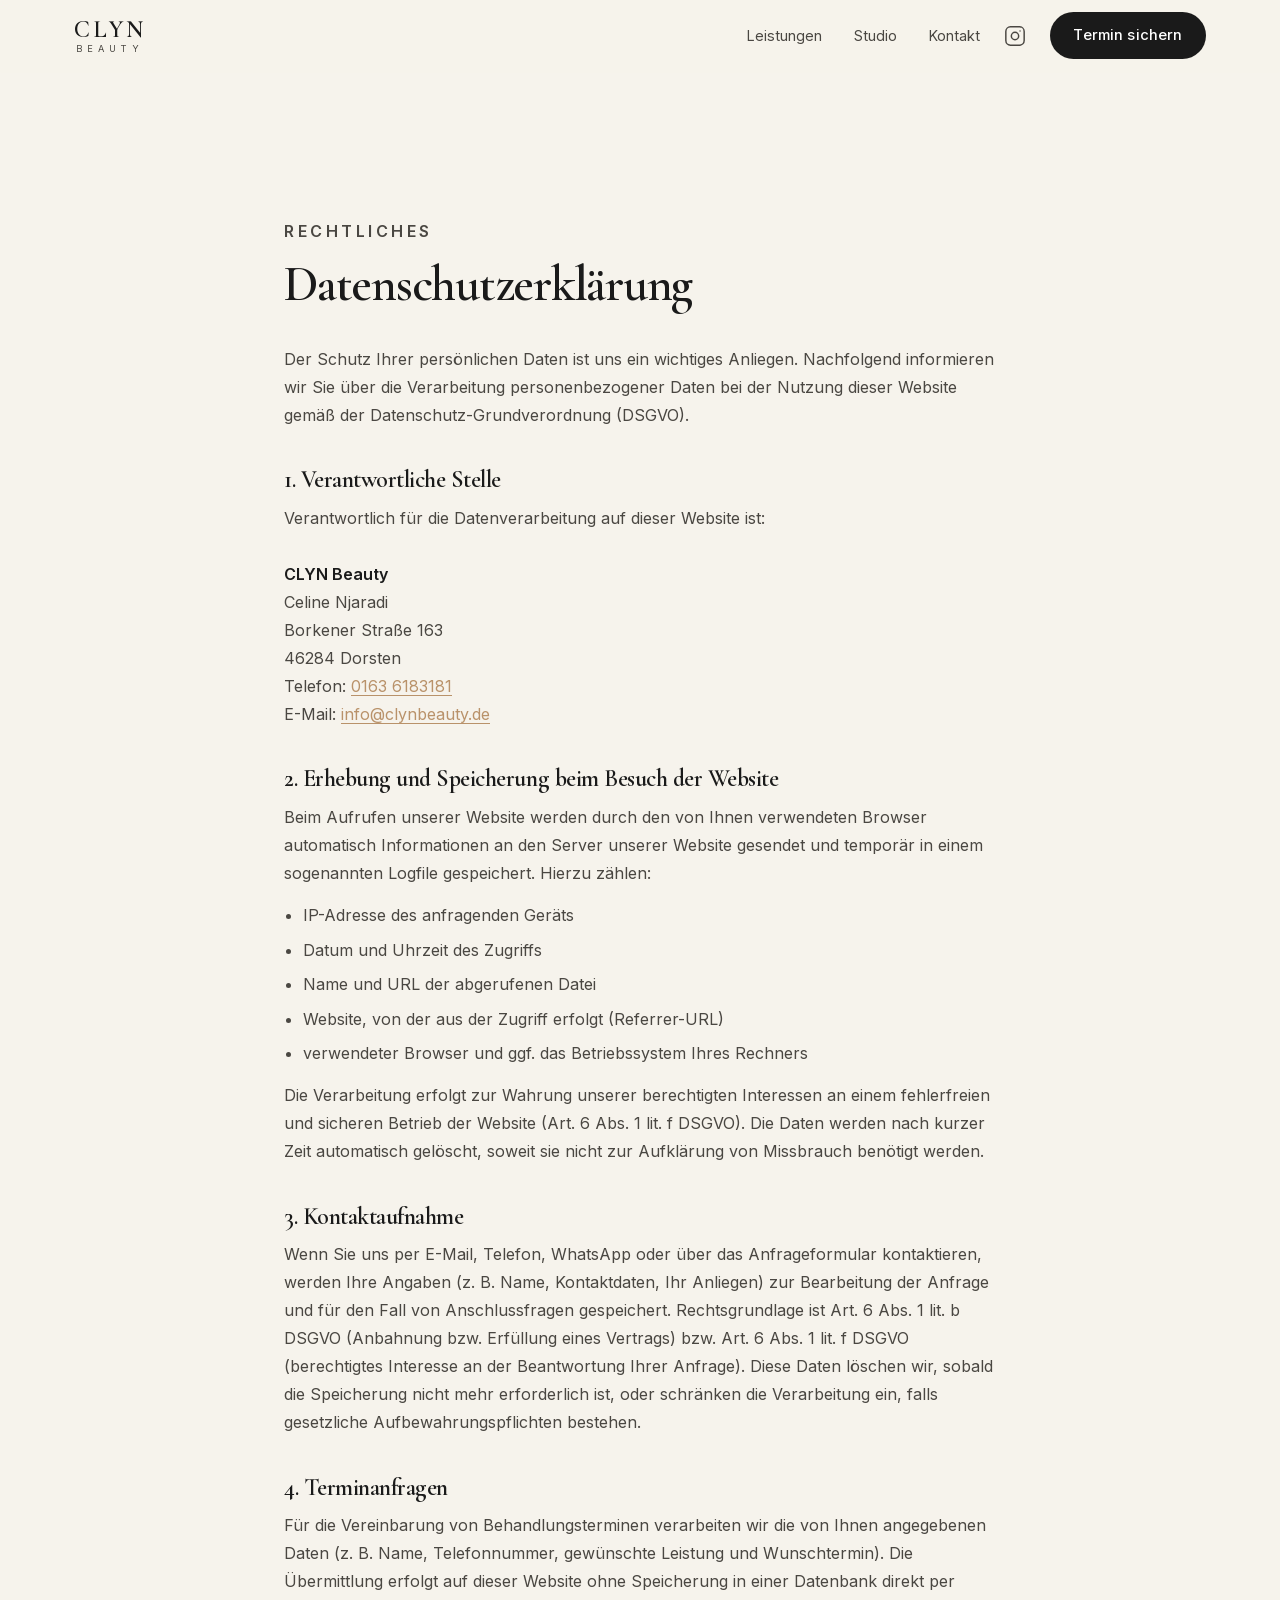
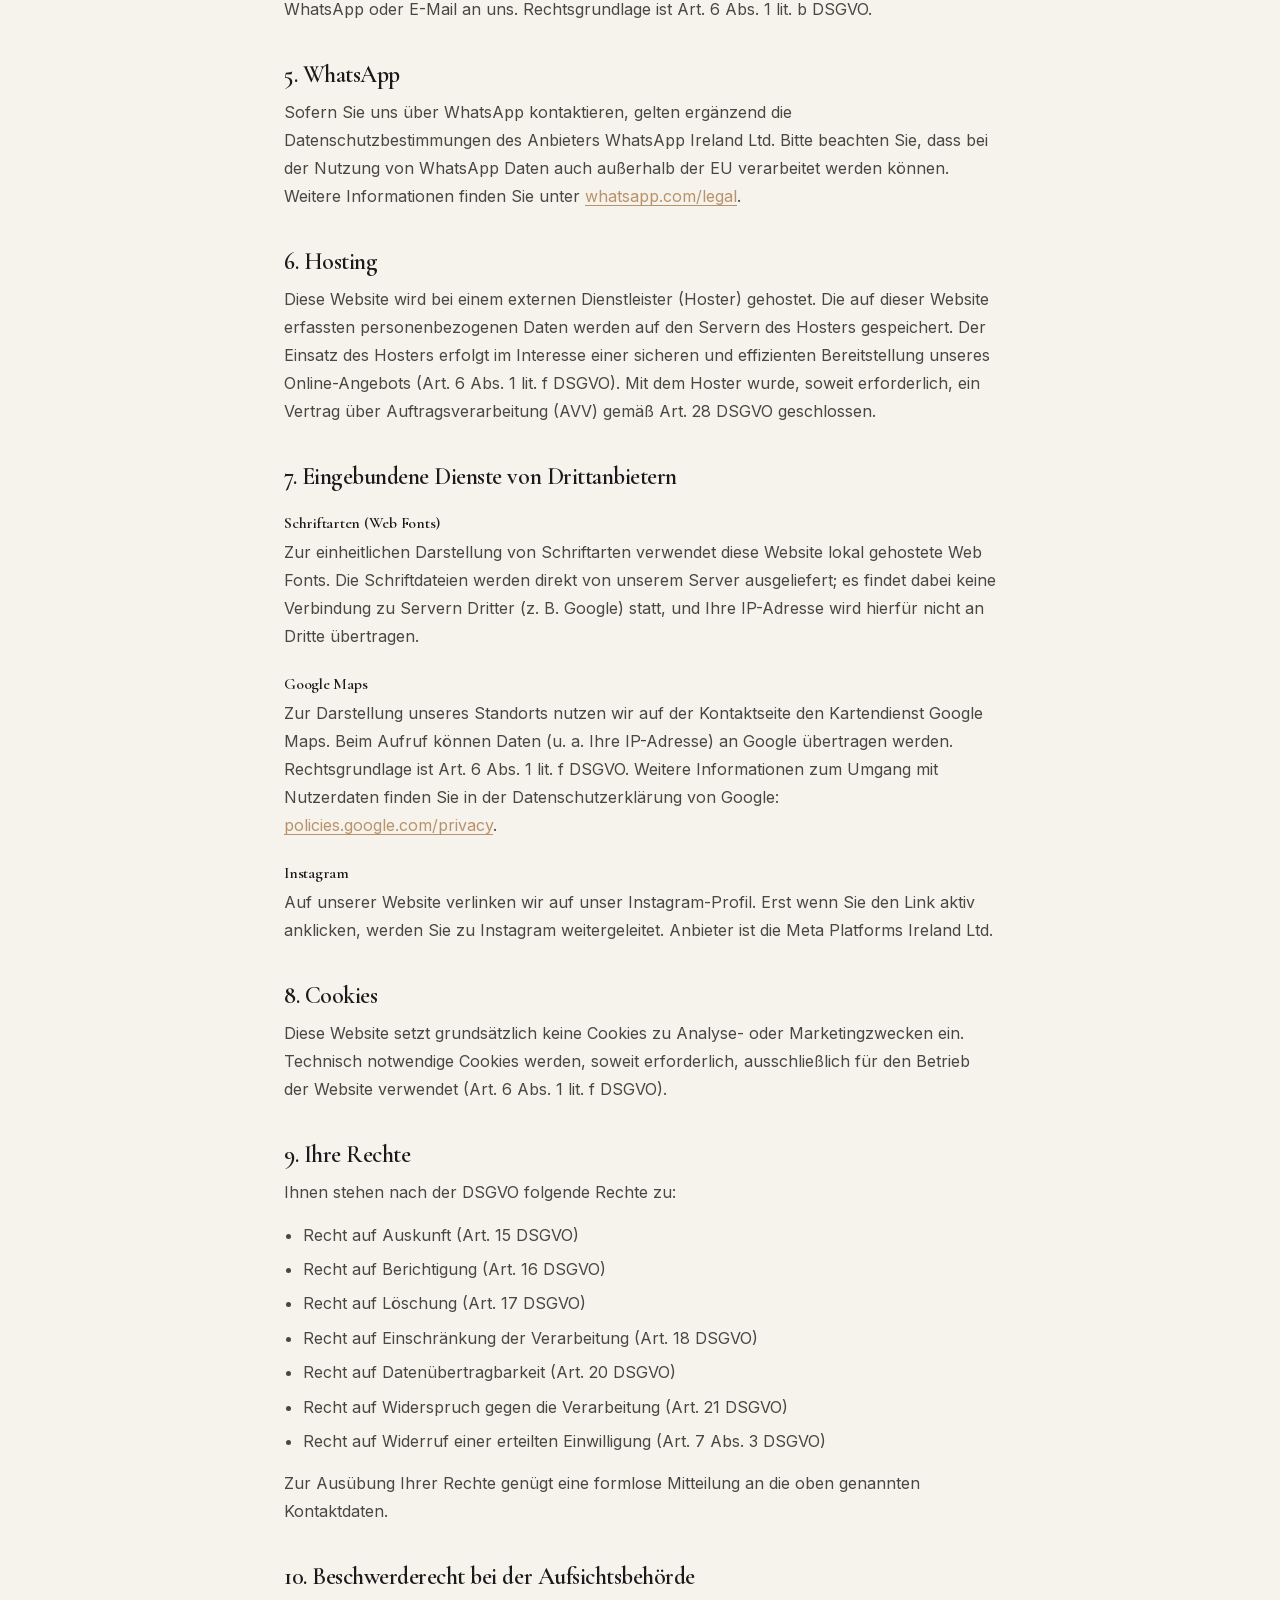
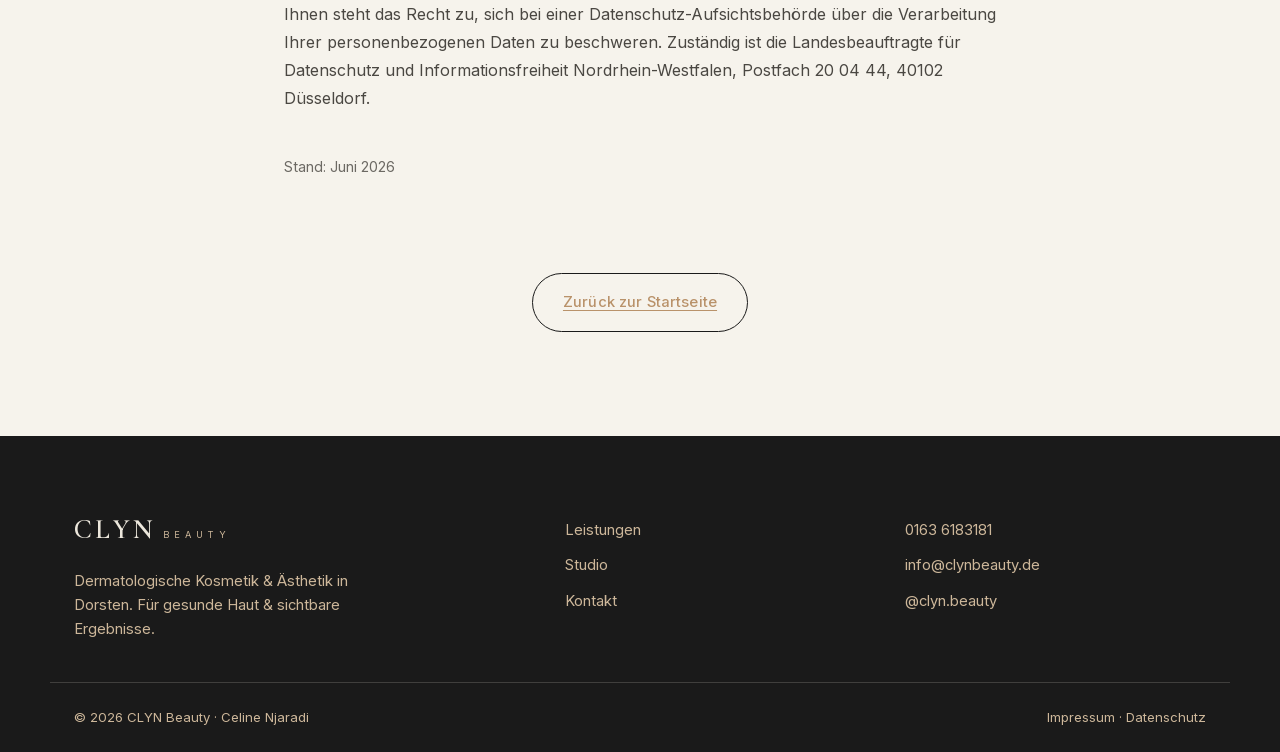
==== commit 79694807: "Schriften selbst hosten (DSGVO): Google-Fonts-CDN durch lokale fonts.css ersetzt - Cormorant Garamon" ====
--- a/datenschutz.html
+++ b/datenschutz.html
@@ -8,9 +8,9 @@
   <meta name="theme-color" content="#1a1a1a" />
   <meta name="robots" content="index, follow" />
 
-  <link rel="preconnect" href="https://fonts.googleapis.com" />
-  <link rel="preconnect" href="https://fonts.gstatic.com" crossorigin />
-  <link href="https://fonts.googleapis.com/css2?family=Cormorant+Garamond:wght@400;500;600;700&family=Inter:wght@300;400;500;600&display=swap" rel="stylesheet" />
+  <link rel="preload" href="assets/fonts/cormorant-garamond-latin.woff2" as="font" type="font/woff2" crossorigin />
+  <link rel="preload" href="assets/fonts/inter-latin.woff2" as="font" type="font/woff2" crossorigin />
+  <link rel="stylesheet" href="fonts.css" />
   <link rel="stylesheet" href="styles.css" />
   <link rel="icon" type="image/svg+xml" href="assets/logo.svg" />
   <link rel="stylesheet" href="fx.css" />
@@ -158,12 +158,12 @@
       </p>
 
       <h2>7. Eingebundene Dienste von Drittanbietern</h2>
-      <h3>Google Fonts</h3>
-      <p>
-        Diese Website nutzt zur Darstellung von Schriftarten sogenannte Web Fonts, die von Google
-        bereitgestellt werden. Beim Aufruf einer Seite wird Ihr Browser mit den Servern von Google
-        verbunden, wodurch Google Kenntnis über Ihre IP-Adresse erlangen kann. Rechtsgrundlage ist
-        Art. 6 Abs. 1 lit. f DSGVO. Anbieter ist die Google Ireland Limited.
+      <h3>Schriftarten (Web Fonts)</h3>
+      <p>
+        Zur einheitlichen Darstellung von Schriftarten verwendet diese Website lokal gehostete
+        Web Fonts. Die Schriftdateien werden direkt von unserem Server ausgeliefert; es findet
+        dabei keine Verbindung zu Servern Dritter (z. B. Google) statt, und Ihre IP-Adresse wird
+        hierfür nicht an Dritte übertragen.
       </p>
       <h3>Google Maps</h3>
       <p>
--- a/fonts.css
+++ b/fonts.css
@@ -0,0 +1,35 @@
+/* Selbst gehostete Fonts (DSGVO-konform, kein Google-CDN) */
+/* Cormorant Garamond + Inter — Variable, Subsets latin + latin-ext */
+
+@font-face {
+  font-family: 'Cormorant Garamond';
+  font-style: normal;
+  font-weight: 400 700;
+  font-display: swap;
+  src: url(assets/fonts/cormorant-garamond-latin.woff2) format('woff2');
+  unicode-range: U+0000-00FF, U+0131, U+0152-0153, U+02BB-02BC, U+02C6, U+02DA, U+02DC, U+0304, U+0308, U+0329, U+2000-206F, U+20AC, U+2122, U+2191, U+2193, U+2212, U+2215, U+FEFF, U+FFFD;
+}
+@font-face {
+  font-family: 'Cormorant Garamond';
+  font-style: normal;
+  font-weight: 400 700;
+  font-display: swap;
+  src: url(assets/fonts/cormorant-garamond-latin-ext.woff2) format('woff2');
+  unicode-range: U+0100-02BA, U+02BD-02C5, U+02C7-02CC, U+02CE-02D7, U+02DD-02FF, U+0304, U+0308, U+0329, U+1D00-1DBF, U+1E00-1E9F, U+1EF2-1EFF, U+2020, U+20A0-20AB, U+20AD-20C0, U+2113, U+2C60-2C7F, U+A720-A7FF;
+}
+@font-face {
+  font-family: 'Inter';
+  font-style: normal;
+  font-weight: 300 600;
+  font-display: swap;
+  src: url(assets/fonts/inter-latin.woff2) format('woff2');
+  unicode-range: U+0000-00FF, U+0131, U+0152-0153, U+02BB-02BC, U+02C6, U+02DA, U+02DC, U+0304, U+0308, U+0329, U+2000-206F, U+20AC, U+2122, U+2191, U+2193, U+2212, U+2215, U+FEFF, U+FFFD;
+}
+@font-face {
+  font-family: 'Inter';
+  font-style: normal;
+  font-weight: 300 600;
+  font-display: swap;
+  src: url(assets/fonts/inter-latin-ext.woff2) format('woff2');
+  unicode-range: U+0100-02BA, U+02BD-02C5, U+02C7-02CC, U+02CE-02D7, U+02DD-02FF, U+0304, U+0308, U+0329, U+1D00-1DBF, U+1E00-1E9F, U+1EF2-1EFF, U+2020, U+20A0-20AB, U+20AD-20C0, U+2113, U+2C60-2C7F, U+A720-A7FF;
+}
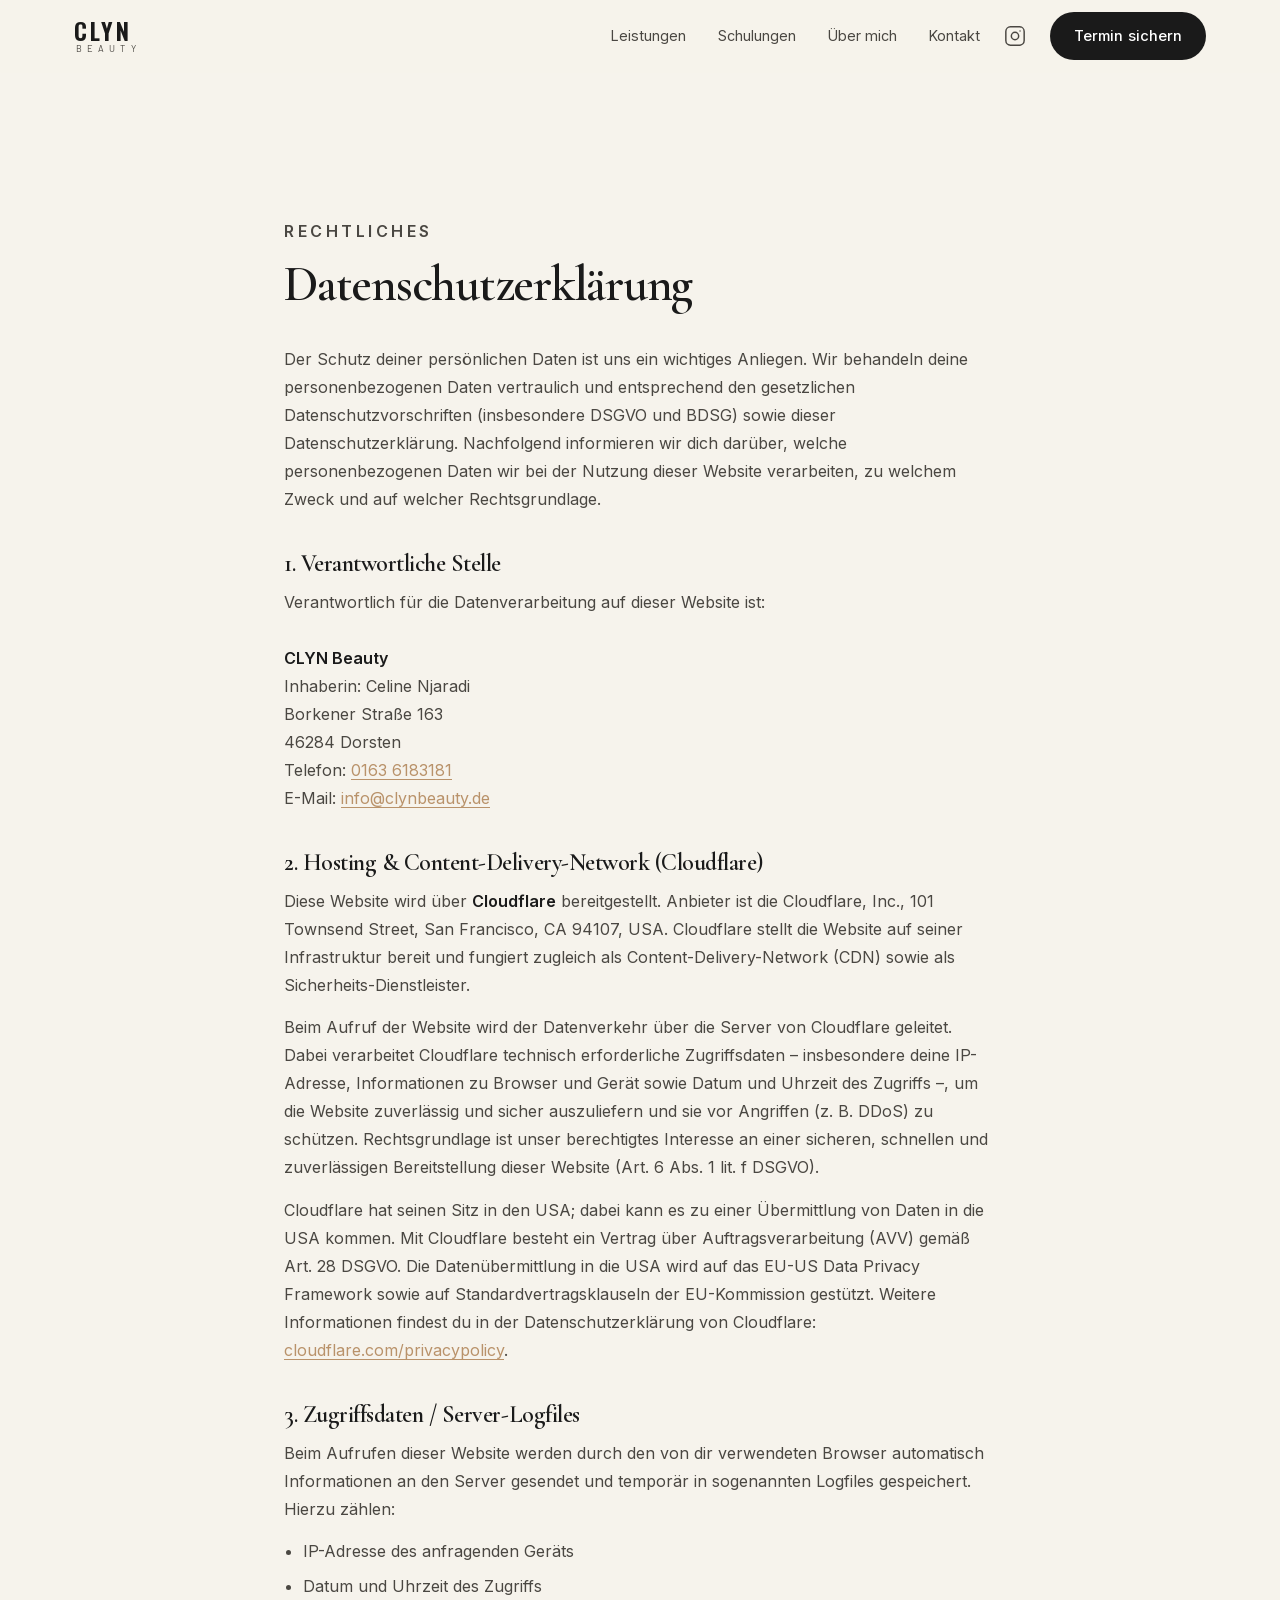
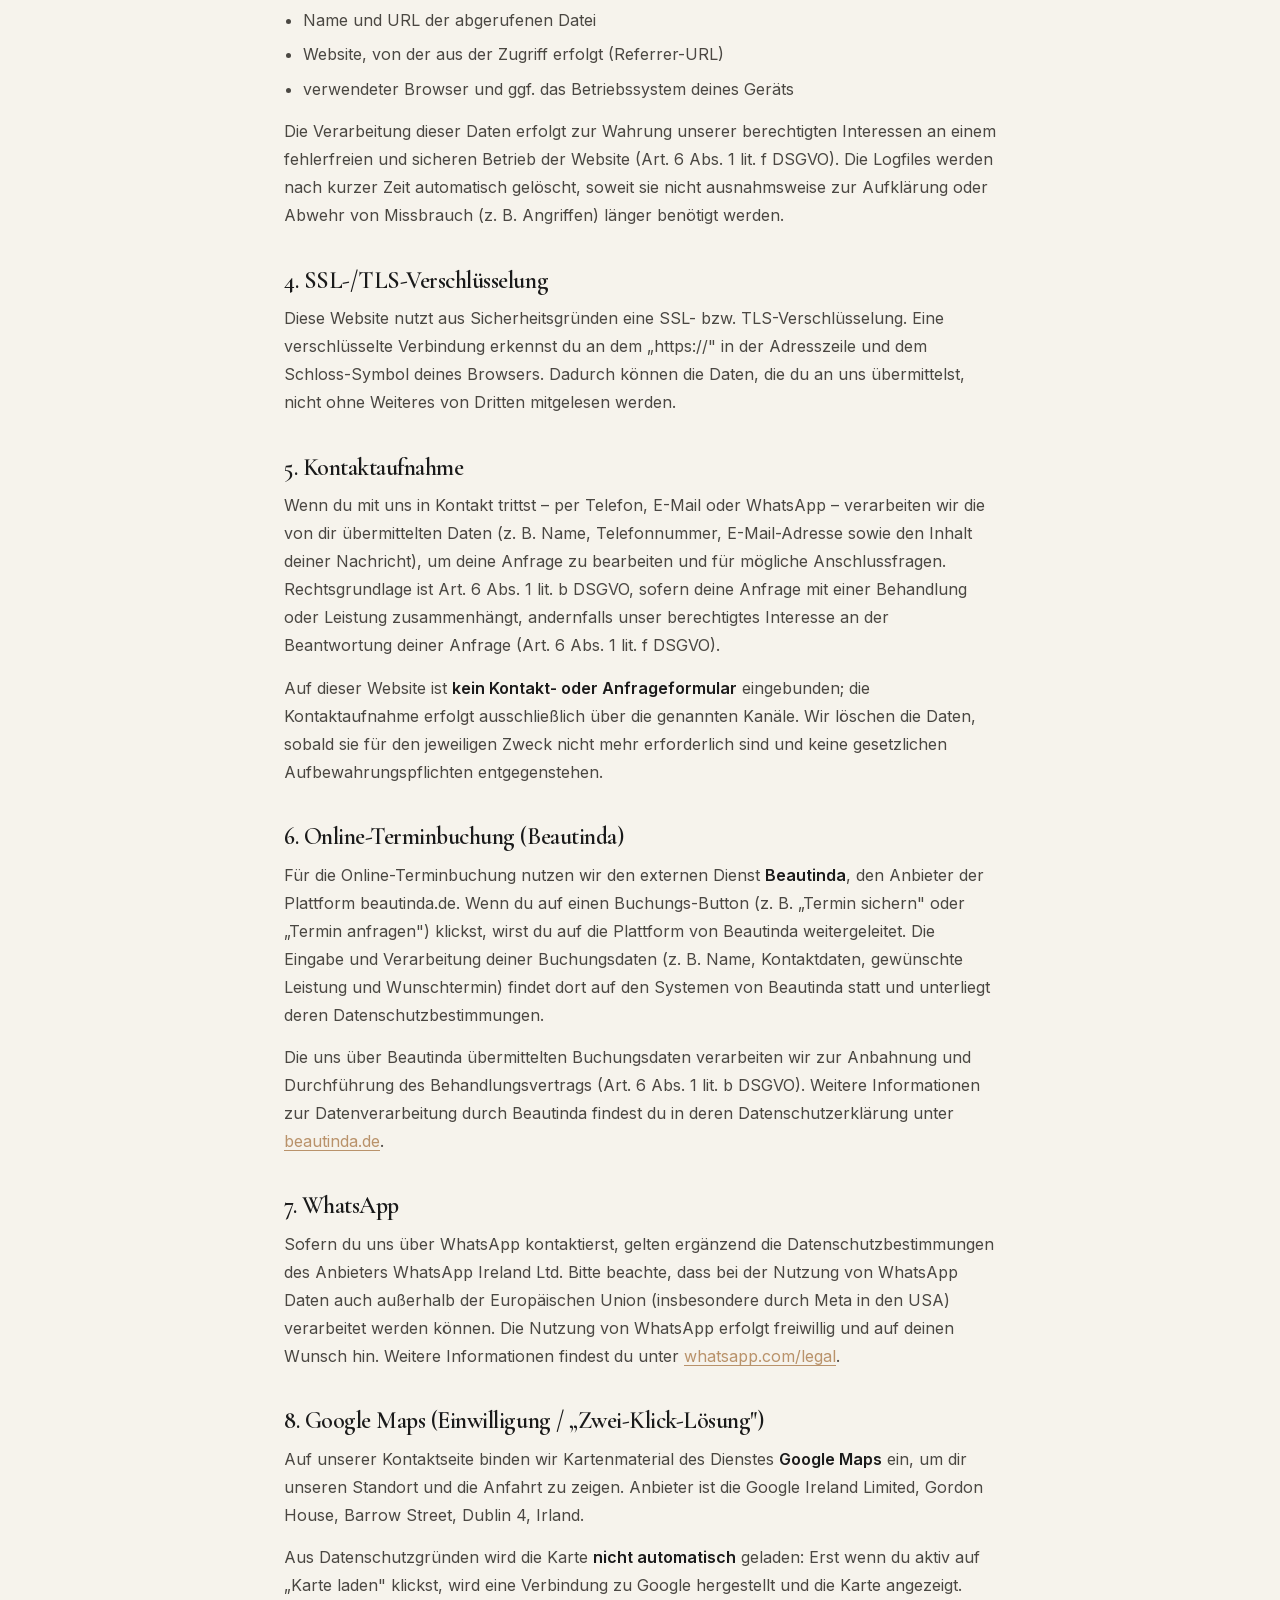
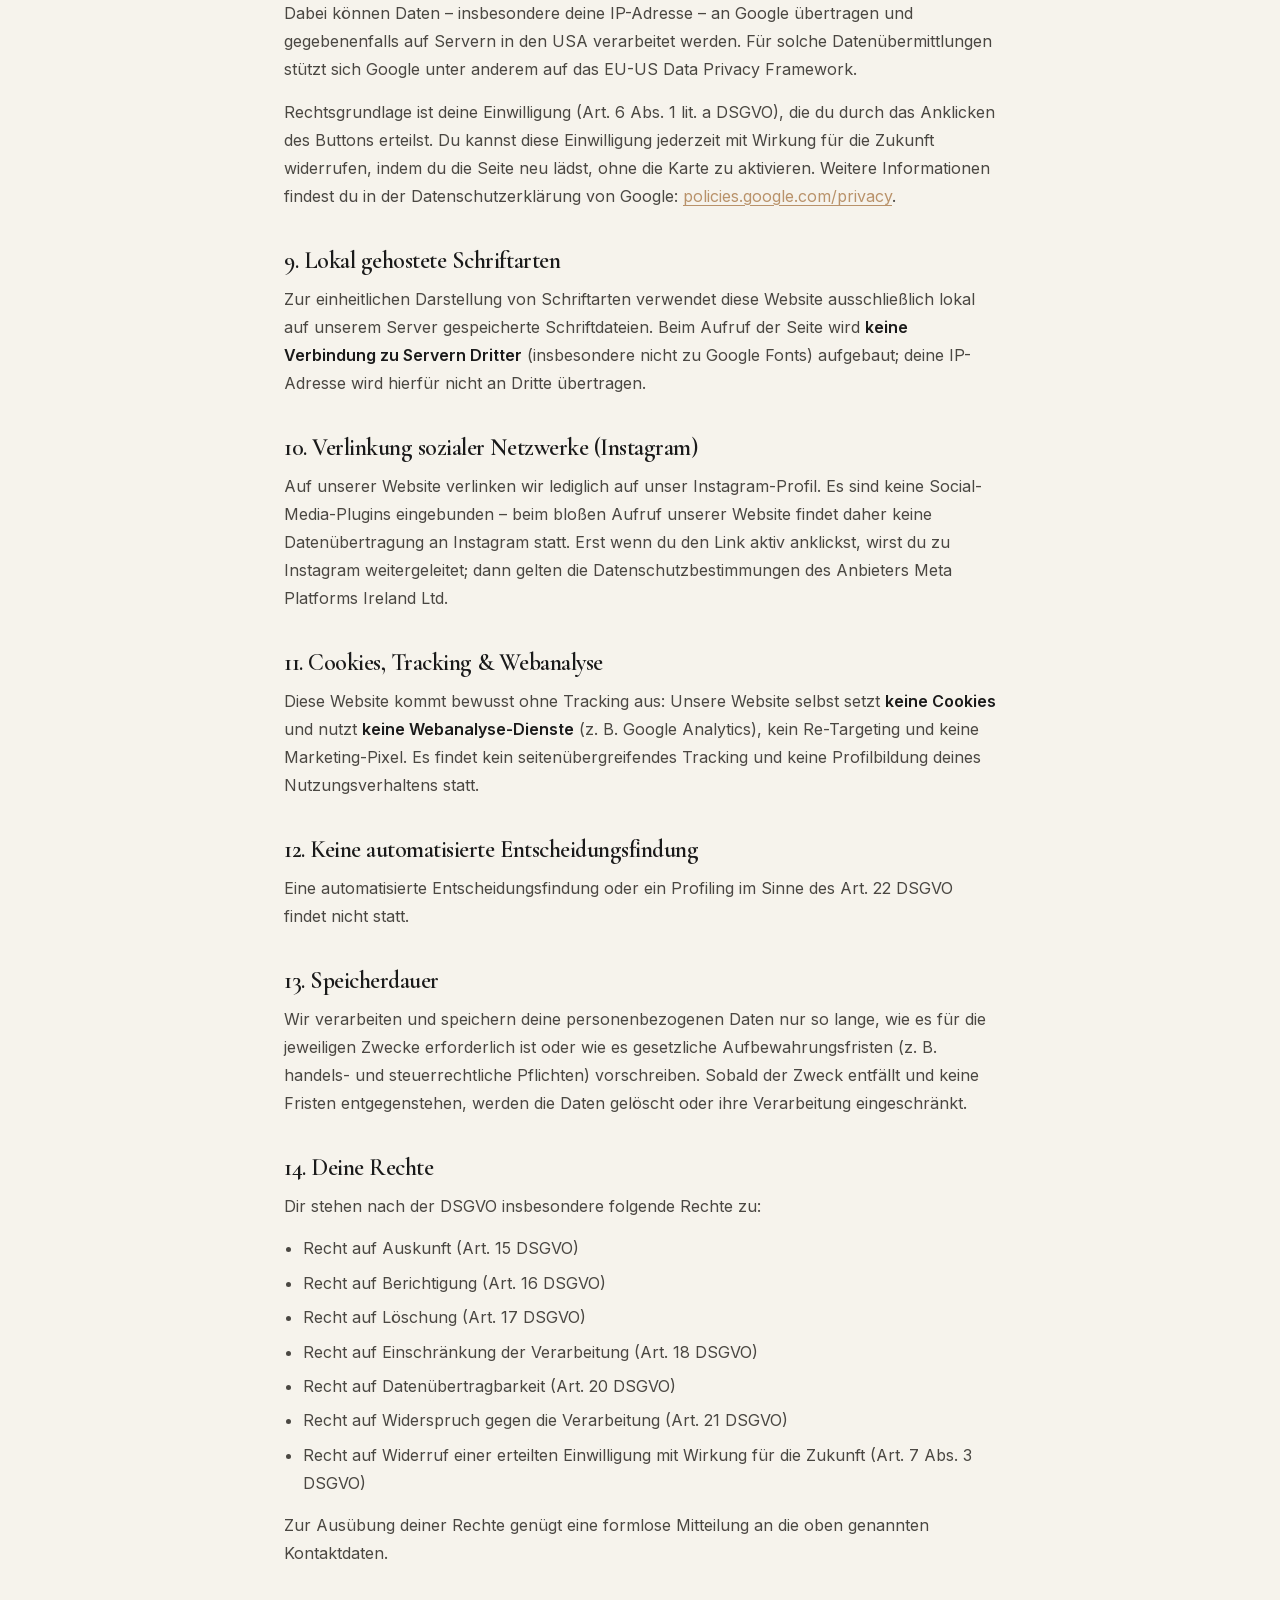
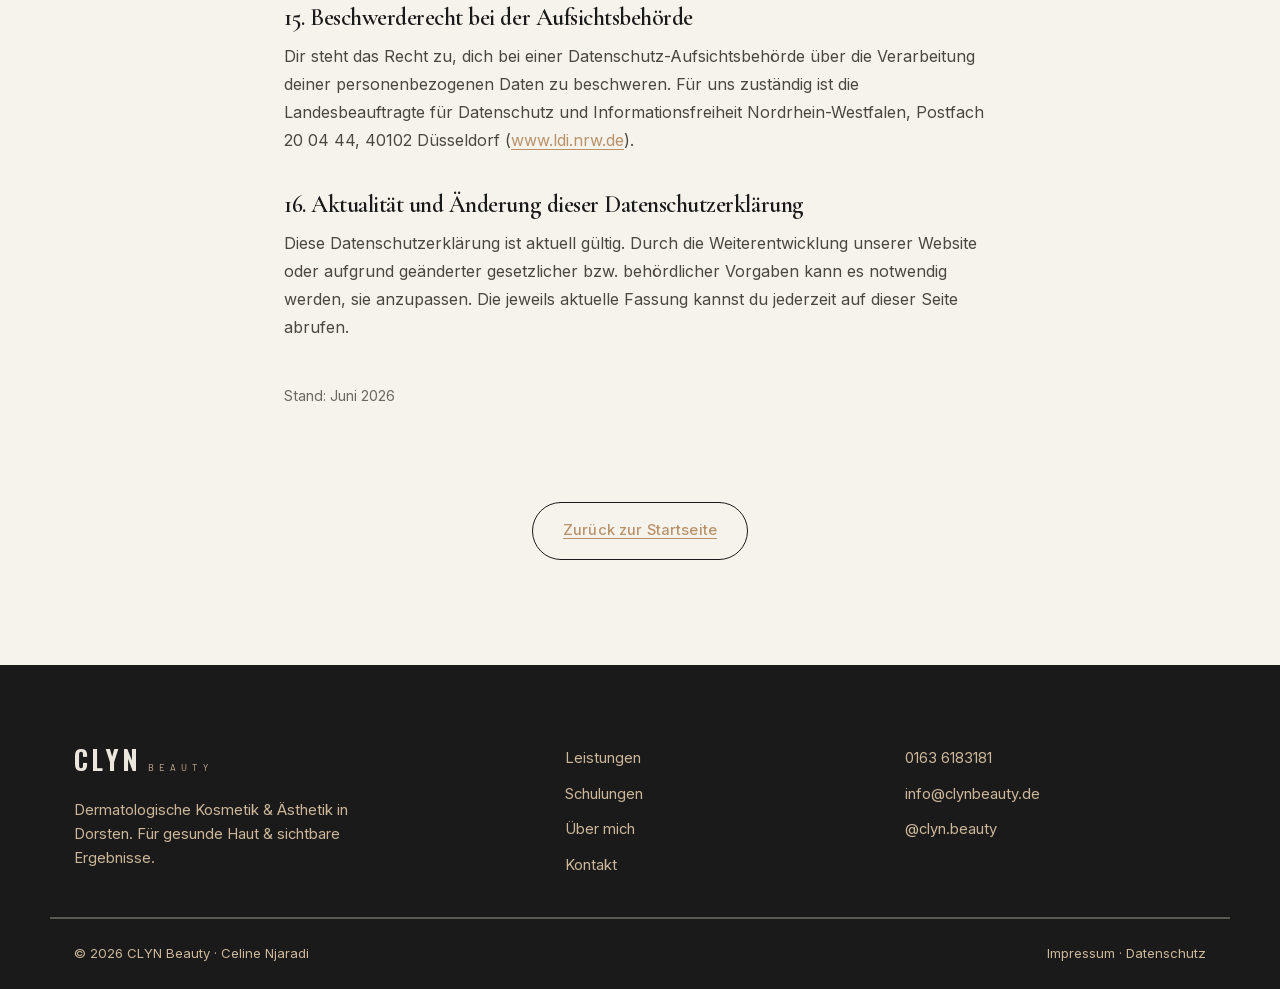
==== commit 35608070: "CLYN: externe Beautinda-Buchung, Logo-Fonts, DSGVO-Karte, Schulungs-Karussell - Buchung: Inline-Form" ====
--- a/datenschutz.html
+++ b/datenschutz.html
@@ -26,7 +26,8 @@
       </a>
       <nav class="nav-links" aria-label="Hauptnavigation">
         <a href="index.html#leistungen">Leistungen</a>
-        <a href="studio.html#studio">Studio</a>
+        <a href="schulungen.html">Schulungen</a>
+        <a href="studio.html#ueber-mich">Über mich</a>
         <a href="kontakt.html#kontakt">Kontakt</a>
       </nav>
       <a class="nav-ig" href="https://www.instagram.com/clyn.beauty/" target="_blank" rel="noopener" aria-label="CLYN Beauty auf Instagram">
@@ -36,7 +37,7 @@
           <line x1="17.5" y1="6.5" x2="17.5" y2="6.5"></line>
         </svg>
       </a>
-      <a class="btn btn-dark nav-cta" href="index.html#termin">Termin sichern</a>
+      <a class="btn btn-dark nav-cta" href="https://beautinda.de/artist/tvp9sjuP0uQWsUIBJTOgNDobivB3" target="_blank" rel="noopener">Termin sichern</a>
       <button class="nav-toggle" aria-label="Menü öffnen" aria-expanded="false">
         <span></span><span></span><span></span>
       </button>
@@ -59,7 +60,8 @@
       </div>
       <nav class="mm-nav" aria-label="Mobile Navigation">
         <a href="index.html#leistungen">Leistungen</a>
-        <a href="studio.html#studio">Studio</a>
+        <a href="schulungen.html">Schulungen</a>
+        <a href="studio.html#ueber-mich">Über mich</a>
         <a href="kontakt.html#kontakt">Kontakt</a>
         <a href="https://www.instagram.com/clyn.beauty/" target="_blank" rel="noopener">Instagram</a>
       </nav>
@@ -75,7 +77,7 @@
             <em>Termine nach Vereinbarung</em>
           </span>
         </a>
-        <a class="btn btn-dark mm-cta" href="index.html#termin">Termin sichern</a>
+        <a class="btn btn-dark mm-cta" href="https://beautinda.de/artist/tvp9sjuP0uQWsUIBJTOgNDobivB3" target="_blank" rel="noopener">Termin sichern</a>
       </div>
   </aside>
 
@@ -86,108 +88,180 @@
       <h1>Datenschutzerklärung</h1>
 
       <p>
-        Der Schutz Ihrer persönlichen Daten ist uns ein wichtiges Anliegen. Nachfolgend
-        informieren wir Sie über die Verarbeitung personenbezogener Daten bei der Nutzung
-        dieser Website gemäß der Datenschutz-Grundverordnung (DSGVO).
+        Der Schutz deiner persönlichen Daten ist uns ein wichtiges Anliegen. Wir behandeln deine
+        personenbezogenen Daten vertraulich und entsprechend den gesetzlichen Datenschutzvorschriften
+        (insbesondere DSGVO und BDSG) sowie dieser Datenschutzerklärung. Nachfolgend informieren wir
+        dich darüber, welche personenbezogenen Daten wir bei der Nutzung dieser Website verarbeiten,
+        zu welchem Zweck und auf welcher Rechtsgrundlage.
       </p>
 
       <h2>1. Verantwortliche Stelle</h2>
       <p>
         Verantwortlich für die Datenverarbeitung auf dieser Website ist:<br /><br />
         <strong>CLYN Beauty</strong><br />
-        Celine Njaradi<br />
+        Inhaberin: Celine Njaradi<br />
         Borkener Straße 163<br />
         46284 Dorsten<br />
         Telefon: <a href="tel:+491636183181">0163 6183181</a><br />
         E-Mail: <a href="mailto:info@clynbeauty.de">info@clynbeauty.de</a>
       </p>
 
-      <h2>2. Erhebung und Speicherung beim Besuch der Website</h2>
-      <p>
-        Beim Aufrufen unserer Website werden durch den von Ihnen verwendeten Browser automatisch
-        Informationen an den Server unserer Website gesendet und temporär in einem sogenannten
-        Logfile gespeichert. Hierzu zählen:
+      <h2>2. Hosting &amp; Content-Delivery-Network (Cloudflare)</h2>
+      <p>
+        Diese Website wird über <strong>Cloudflare</strong> bereitgestellt. Anbieter ist die
+        Cloudflare, Inc., 101 Townsend Street, San Francisco, CA 94107, USA. Cloudflare stellt die
+        Website auf seiner Infrastruktur bereit und fungiert zugleich als Content-Delivery-Network
+        (CDN) sowie als Sicherheits-Dienstleister.
+      </p>
+      <p>
+        Beim Aufruf der Website wird der Datenverkehr über die Server von Cloudflare geleitet. Dabei
+        verarbeitet Cloudflare technisch erforderliche Zugriffsdaten – insbesondere deine IP-Adresse,
+        Informationen zu Browser und Gerät sowie Datum und Uhrzeit des Zugriffs –, um die Website
+        zuverlässig und sicher auszuliefern und sie vor Angriffen (z. B. DDoS) zu schützen.
+        Rechtsgrundlage ist unser berechtigtes Interesse an einer sicheren, schnellen und
+        zuverlässigen Bereitstellung dieser Website (Art. 6 Abs. 1 lit. f DSGVO).
+      </p>
+      <p>
+        Cloudflare hat seinen Sitz in den USA; dabei kann es zu einer Übermittlung von Daten in die
+        USA kommen. Mit Cloudflare besteht ein Vertrag über Auftragsverarbeitung (AVV) gemäß
+        Art. 28 DSGVO. Die Datenübermittlung in die USA wird auf das EU-US Data Privacy Framework
+        sowie auf Standardvertragsklauseln der EU-Kommission gestützt. Weitere Informationen findest
+        du in der Datenschutzerklärung von Cloudflare:
+        <a href="https://www.cloudflare.com/privacypolicy/" target="_blank" rel="noopener">cloudflare.com/privacypolicy</a>.
+      </p>
+
+      <h2>3. Zugriffsdaten / Server-Logfiles</h2>
+      <p>
+        Beim Aufrufen dieser Website werden durch den von dir verwendeten Browser automatisch
+        Informationen an den Server gesendet und temporär in sogenannten Logfiles gespeichert.
+        Hierzu zählen:
       </p>
       <ul>
         <li>IP-Adresse des anfragenden Geräts</li>
         <li>Datum und Uhrzeit des Zugriffs</li>
         <li>Name und URL der abgerufenen Datei</li>
         <li>Website, von der aus der Zugriff erfolgt (Referrer-URL)</li>
-        <li>verwendeter Browser und ggf. das Betriebssystem Ihres Rechners</li>
+        <li>verwendeter Browser und ggf. das Betriebssystem deines Geräts</li>
       </ul>
       <p>
-        Die Verarbeitung erfolgt zur Wahrung unserer berechtigten Interessen an einem fehlerfreien
-        und sicheren Betrieb der Website (Art. 6 Abs. 1 lit. f DSGVO). Die Daten werden nach kurzer
-        Zeit automatisch gelöscht, soweit sie nicht zur Aufklärung von Missbrauch benötigt werden.
-      </p>
-
-      <h2>3. Kontaktaufnahme</h2>
-      <p>
-        Wenn Sie uns per E-Mail, Telefon, WhatsApp oder über das Anfrageformular kontaktieren,
-        werden Ihre Angaben (z. B. Name, Kontaktdaten, Ihr Anliegen) zur Bearbeitung der Anfrage
-        und für den Fall von Anschlussfragen gespeichert. Rechtsgrundlage ist Art. 6 Abs. 1 lit. b
-        DSGVO (Anbahnung bzw. Erfüllung eines Vertrags) bzw. Art. 6 Abs. 1 lit. f DSGVO
-        (berechtigtes Interesse an der Beantwortung Ihrer Anfrage). Diese Daten löschen wir, sobald
-        die Speicherung nicht mehr erforderlich ist, oder schränken die Verarbeitung ein, falls
-        gesetzliche Aufbewahrungspflichten bestehen.
-      </p>
-
-      <h2>4. Terminanfragen</h2>
-      <p>
-        Für die Vereinbarung von Behandlungsterminen verarbeiten wir die von Ihnen angegebenen
-        Daten (z. B. Name, Telefonnummer, gewünschte Leistung und Wunschtermin). Die Übermittlung
-        erfolgt auf dieser Website ohne Speicherung in einer Datenbank direkt per WhatsApp oder
-        E-Mail an uns. Rechtsgrundlage ist Art. 6 Abs. 1 lit. b DSGVO.
-      </p>
-
-      <h2>5. WhatsApp</h2>
-      <p>
-        Sofern Sie uns über WhatsApp kontaktieren, gelten ergänzend die Datenschutzbestimmungen
-        des Anbieters WhatsApp Ireland Ltd. Bitte beachten Sie, dass bei der Nutzung von WhatsApp
-        Daten auch außerhalb der EU verarbeitet werden können. Weitere Informationen finden Sie unter
+        Die Verarbeitung dieser Daten erfolgt zur Wahrung unserer berechtigten Interessen an einem
+        fehlerfreien und sicheren Betrieb der Website (Art. 6 Abs. 1 lit. f DSGVO). Die Logfiles werden
+        nach kurzer Zeit automatisch gelöscht, soweit sie nicht ausnahmsweise zur Aufklärung oder
+        Abwehr von Missbrauch (z. B. Angriffen) länger benötigt werden.
+      </p>
+
+      <h2>4. SSL-/TLS-Verschlüsselung</h2>
+      <p>
+        Diese Website nutzt aus Sicherheitsgründen eine SSL- bzw. TLS-Verschlüsselung. Eine
+        verschlüsselte Verbindung erkennst du an dem „https://" in der Adresszeile und dem
+        Schloss-Symbol deines Browsers. Dadurch können die Daten, die du an uns übermittelst, nicht
+        ohne Weiteres von Dritten mitgelesen werden.
+      </p>
+
+      <h2>5. Kontaktaufnahme</h2>
+      <p>
+        Wenn du mit uns in Kontakt trittst – per Telefon, E-Mail oder WhatsApp – verarbeiten wir die
+        von dir übermittelten Daten (z. B. Name, Telefonnummer, E-Mail-Adresse sowie den Inhalt deiner
+        Nachricht), um deine Anfrage zu bearbeiten und für mögliche Anschlussfragen. Rechtsgrundlage
+        ist Art. 6 Abs. 1 lit. b DSGVO, sofern deine Anfrage mit einer Behandlung oder Leistung
+        zusammenhängt, andernfalls unser berechtigtes Interesse an der Beantwortung deiner Anfrage
+        (Art. 6 Abs. 1 lit. f DSGVO).
+      </p>
+      <p>
+        Auf dieser Website ist <strong>kein Kontakt- oder Anfrageformular</strong> eingebunden; die
+        Kontaktaufnahme erfolgt ausschließlich über die genannten Kanäle. Wir löschen die Daten,
+        sobald sie für den jeweiligen Zweck nicht mehr erforderlich sind und keine gesetzlichen
+        Aufbewahrungspflichten entgegenstehen.
+      </p>
+
+      <h2>6. Online-Terminbuchung (Beautinda)</h2>
+      <p>
+        Für die Online-Terminbuchung nutzen wir den externen Dienst <strong>Beautinda</strong>, den
+        Anbieter der Plattform beautinda.de. Wenn du auf einen Buchungs-Button (z. B. „Termin sichern"
+        oder „Termin anfragen") klickst, wirst du auf die Plattform von Beautinda weitergeleitet. Die
+        Eingabe und Verarbeitung deiner Buchungsdaten (z. B. Name, Kontaktdaten, gewünschte Leistung
+        und Wunschtermin) findet dort auf den Systemen von Beautinda statt und unterliegt deren
+        Datenschutzbestimmungen.
+      </p>
+      <p>
+        Die uns über Beautinda übermittelten Buchungsdaten verarbeiten wir zur Anbahnung und
+        Durchführung des Behandlungsvertrags (Art. 6 Abs. 1 lit. b DSGVO). Weitere Informationen zur
+        Datenverarbeitung durch Beautinda findest du in deren Datenschutzerklärung unter
+        <a href="https://beautinda.de" target="_blank" rel="noopener">beautinda.de</a>.
+      </p>
+
+      <h2>7. WhatsApp</h2>
+      <p>
+        Sofern du uns über WhatsApp kontaktierst, gelten ergänzend die Datenschutzbestimmungen des
+        Anbieters WhatsApp Ireland Ltd. Bitte beachte, dass bei der Nutzung von WhatsApp Daten auch
+        außerhalb der Europäischen Union (insbesondere durch Meta in den USA) verarbeitet werden
+        können. Die Nutzung von WhatsApp erfolgt freiwillig und auf deinen Wunsch hin. Weitere
+        Informationen findest du unter
         <a href="https://www.whatsapp.com/legal/privacy-policy-eea" target="_blank" rel="noopener">whatsapp.com/legal</a>.
       </p>
 
-      <h2>6. Hosting</h2>
-      <p>
-        Diese Website wird bei einem externen Dienstleister (Hoster) gehostet. Die auf dieser Website
-        erfassten personenbezogenen Daten werden auf den Servern des Hosters gespeichert. Der Einsatz
-        des Hosters erfolgt im Interesse einer sicheren und effizienten Bereitstellung unseres
-        Online-Angebots (Art. 6 Abs. 1 lit. f DSGVO). Mit dem Hoster wurde, soweit erforderlich, ein
-        Vertrag über Auftragsverarbeitung (AVV) gemäß Art. 28 DSGVO geschlossen.
-      </p>
-
-      <h2>7. Eingebundene Dienste von Drittanbietern</h2>
-      <h3>Schriftarten (Web Fonts)</h3>
-      <p>
-        Zur einheitlichen Darstellung von Schriftarten verwendet diese Website lokal gehostete
-        Web Fonts. Die Schriftdateien werden direkt von unserem Server ausgeliefert; es findet
-        dabei keine Verbindung zu Servern Dritter (z. B. Google) statt, und Ihre IP-Adresse wird
-        hierfür nicht an Dritte übertragen.
-      </p>
-      <h3>Google Maps</h3>
-      <p>
-        Zur Darstellung unseres Standorts nutzen wir auf der Kontaktseite den Kartendienst Google
-        Maps. Beim Aufruf können Daten (u. a. Ihre IP-Adresse) an Google übertragen werden.
-        Rechtsgrundlage ist Art. 6 Abs. 1 lit. f DSGVO. Weitere Informationen zum Umgang mit
-        Nutzerdaten finden Sie in der Datenschutzerklärung von Google:
+      <h2>8. Google Maps (Einwilligung / „Zwei-Klick-Lösung")</h2>
+      <p>
+        Auf unserer Kontaktseite binden wir Kartenmaterial des Dienstes <strong>Google Maps</strong>
+        ein, um dir unseren Standort und die Anfahrt zu zeigen. Anbieter ist die Google Ireland
+        Limited, Gordon House, Barrow Street, Dublin 4, Irland.
+      </p>
+      <p>
+        Aus Datenschutzgründen wird die Karte <strong>nicht automatisch</strong> geladen: Erst wenn du
+        aktiv auf „Karte laden" klickst, wird eine Verbindung zu Google hergestellt und die Karte
+        angezeigt. Dabei können Daten – insbesondere deine IP-Adresse – an Google übertragen und
+        gegebenenfalls auf Servern in den USA verarbeitet werden. Für solche Datenübermittlungen
+        stützt sich Google unter anderem auf das EU-US Data Privacy Framework.
+      </p>
+      <p>
+        Rechtsgrundlage ist deine Einwilligung (Art. 6 Abs. 1 lit. a DSGVO), die du durch das
+        Anklicken des Buttons erteilst. Du kannst diese Einwilligung jederzeit mit Wirkung für die
+        Zukunft widerrufen, indem du die Seite neu lädst, ohne die Karte zu aktivieren. Weitere
+        Informationen findest du in der Datenschutzerklärung von Google:
         <a href="https://policies.google.com/privacy" target="_blank" rel="noopener">policies.google.com/privacy</a>.
       </p>
-      <h3>Instagram</h3>
-      <p>
-        Auf unserer Website verlinken wir auf unser Instagram-Profil. Erst wenn Sie den Link aktiv
-        anklicken, werden Sie zu Instagram weitergeleitet. Anbieter ist die Meta Platforms Ireland Ltd.
-      </p>
-
-      <h2>8. Cookies</h2>
-      <p>
-        Diese Website setzt grundsätzlich keine Cookies zu Analyse- oder Marketingzwecken ein.
-        Technisch notwendige Cookies werden, soweit erforderlich, ausschließlich für den Betrieb
-        der Website verwendet (Art. 6 Abs. 1 lit. f DSGVO).
-      </p>
-
-      <h2>9. Ihre Rechte</h2>
-      <p>Ihnen stehen nach der DSGVO folgende Rechte zu:</p>
+
+      <h2>9. Lokal gehostete Schriftarten</h2>
+      <p>
+        Zur einheitlichen Darstellung von Schriftarten verwendet diese Website ausschließlich lokal
+        auf unserem Server gespeicherte Schriftdateien. Beim Aufruf der Seite wird
+        <strong>keine Verbindung zu Servern Dritter</strong> (insbesondere nicht zu Google Fonts)
+        aufgebaut; deine IP-Adresse wird hierfür nicht an Dritte übertragen.
+      </p>
+
+      <h2>10. Verlinkung sozialer Netzwerke (Instagram)</h2>
+      <p>
+        Auf unserer Website verlinken wir lediglich auf unser Instagram-Profil. Es sind keine
+        Social-Media-Plugins eingebunden – beim bloßen Aufruf unserer Website findet daher keine
+        Datenübertragung an Instagram statt. Erst wenn du den Link aktiv anklickst, wirst du zu
+        Instagram weitergeleitet; dann gelten die Datenschutzbestimmungen des Anbieters Meta
+        Platforms Ireland Ltd.
+      </p>
+
+      <h2>11. Cookies, Tracking &amp; Webanalyse</h2>
+      <p>
+        Diese Website kommt bewusst ohne Tracking aus: Unsere Website selbst setzt
+        <strong>keine Cookies</strong> und nutzt <strong>keine Webanalyse-Dienste</strong>
+        (z. B. Google Analytics), kein Re-Targeting und keine Marketing-Pixel. Es findet kein
+        seitenübergreifendes Tracking und keine Profilbildung deines Nutzungsverhaltens statt.
+      </p>
+
+      <h2>12. Keine automatisierte Entscheidungsfindung</h2>
+      <p>
+        Eine automatisierte Entscheidungsfindung oder ein Profiling im Sinne des Art. 22 DSGVO findet
+        nicht statt.
+      </p>
+
+      <h2>13. Speicherdauer</h2>
+      <p>
+        Wir verarbeiten und speichern deine personenbezogenen Daten nur so lange, wie es für die
+        jeweiligen Zwecke erforderlich ist oder wie es gesetzliche Aufbewahrungsfristen (z. B. handels-
+        und steuerrechtliche Pflichten) vorschreiben. Sobald der Zweck entfällt und keine Fristen
+        entgegenstehen, werden die Daten gelöscht oder ihre Verarbeitung eingeschränkt.
+      </p>
+
+      <h2>14. Deine Rechte</h2>
+      <p>Dir stehen nach der DSGVO insbesondere folgende Rechte zu:</p>
       <ul>
         <li>Recht auf Auskunft (Art. 15 DSGVO)</li>
         <li>Recht auf Berichtigung (Art. 16 DSGVO)</li>
@@ -195,17 +269,25 @@
         <li>Recht auf Einschränkung der Verarbeitung (Art. 18 DSGVO)</li>
         <li>Recht auf Datenübertragbarkeit (Art. 20 DSGVO)</li>
         <li>Recht auf Widerspruch gegen die Verarbeitung (Art. 21 DSGVO)</li>
-        <li>Recht auf Widerruf einer erteilten Einwilligung (Art. 7 Abs. 3 DSGVO)</li>
+        <li>Recht auf Widerruf einer erteilten Einwilligung mit Wirkung für die Zukunft (Art. 7 Abs. 3 DSGVO)</li>
       </ul>
       <p>
-        Zur Ausübung Ihrer Rechte genügt eine formlose Mitteilung an die oben genannten Kontaktdaten.
-      </p>
-
-      <h2>10. Beschwerderecht bei der Aufsichtsbehörde</h2>
-      <p>
-        Ihnen steht das Recht zu, sich bei einer Datenschutz-Aufsichtsbehörde über die Verarbeitung
-        Ihrer personenbezogenen Daten zu beschweren. Zuständig ist die Landesbeauftragte für
-        Datenschutz und Informationsfreiheit Nordrhein-Westfalen, Postfach 20 04 44, 40102 Düsseldorf.
+        Zur Ausübung deiner Rechte genügt eine formlose Mitteilung an die oben genannten Kontaktdaten.
+      </p>
+
+      <h2>15. Beschwerderecht bei der Aufsichtsbehörde</h2>
+      <p>
+        Dir steht das Recht zu, dich bei einer Datenschutz-Aufsichtsbehörde über die Verarbeitung
+        deiner personenbezogenen Daten zu beschweren. Für uns zuständig ist die Landesbeauftragte für
+        Datenschutz und Informationsfreiheit Nordrhein-Westfalen, Postfach 20 04 44, 40102 Düsseldorf
+        (<a href="https://www.ldi.nrw.de" target="_blank" rel="noopener">www.ldi.nrw.de</a>).
+      </p>
+
+      <h2>16. Aktualität und Änderung dieser Datenschutzerklärung</h2>
+      <p>
+        Diese Datenschutzerklärung ist aktuell gültig. Durch die Weiterentwicklung unserer Website
+        oder aufgrund geänderter gesetzlicher bzw. behördlicher Vorgaben kann es notwendig werden,
+        sie anzupassen. Die jeweils aktuelle Fassung kannst du jederzeit auf dieser Seite abrufen.
       </p>
 
       <p class="legal-meta">Stand: Juni 2026</p>
@@ -226,7 +308,8 @@
       </div>
       <nav class="footer-nav" aria-label="Footer">
         <a href="index.html#leistungen">Leistungen</a>
-        <a href="studio.html#studio">Studio</a>
+        <a href="schulungen.html">Schulungen</a>
+        <a href="studio.html#ueber-mich">Über mich</a>
         <a href="kontakt.html#kontakt">Kontakt</a>
       </nav>
       <div class="footer-contact">
@@ -242,6 +325,6 @@
   </footer>
 
   <script src="script.js"></script>
-  <script src="fx.js"></script>
+  <!-- <script src="fx.js"></script> --> <!-- Animationen deaktiviert (statische Seite) -->
 </body>
 </html>
--- a/fonts.css
+++ b/fonts.css
@@ -1,18 +1,19 @@
 /* Selbst gehostete Fonts (DSGVO-konform, kein Google-CDN) */
-/* Cormorant Garamond + Inter — Variable, Subsets latin + latin-ext */
+/* Cormorant Garamond + Inter — latin-Subset INLINE (laedt in jedem Browser, auch per
+   Doppelklick/file:// in Safari), latin-ext extern als Ergaenzung fuer seltene Sonderzeichen. */
 
 @font-face {
   font-family: 'Cormorant Garamond';
   font-style: normal;
-  font-weight: 400 700;
+  font-weight: 300 700;
   font-display: swap;
-  src: url(assets/fonts/cormorant-garamond-latin.woff2) format('woff2');
+  src: url([data-uri]) format('woff2');
   unicode-range: U+0000-00FF, U+0131, U+0152-0153, U+02BB-02BC, U+02C6, U+02DA, U+02DC, U+0304, U+0308, U+0329, U+2000-206F, U+20AC, U+2122, U+2191, U+2193, U+2212, U+2215, U+FEFF, U+FFFD;
 }
 @font-face {
   font-family: 'Cormorant Garamond';
   font-style: normal;
-  font-weight: 400 700;
+  font-weight: 300 700;
   font-display: swap;
   src: url(assets/fonts/cormorant-garamond-latin-ext.woff2) format('woff2');
   unicode-range: U+0100-02BA, U+02BD-02C5, U+02C7-02CC, U+02CE-02D7, U+02DD-02FF, U+0304, U+0308, U+0329, U+1D00-1DBF, U+1E00-1E9F, U+1EF2-1EFF, U+2020, U+20A0-20AB, U+20AD-20C0, U+2113, U+2C60-2C7F, U+A720-A7FF;
@@ -22,7 +23,7 @@
   font-style: normal;
   font-weight: 300 600;
   font-display: swap;
-  src: url(assets/fonts/inter-latin.woff2) format('woff2');
+  src: url([data-uri]) format('woff2');
   unicode-range: U+0000-00FF, U+0131, U+0152-0153, U+02BB-02BC, U+02C6, U+02DA, U+02DC, U+0304, U+0308, U+0329, U+2000-206F, U+20AC, U+2122, U+2191, U+2193, U+2212, U+2215, U+FEFF, U+FFFD;
 }
 @font-face {
@@ -33,3 +34,39 @@
   src: url(assets/fonts/inter-latin-ext.woff2) format('woff2');
   unicode-range: U+0100-02BA, U+02BD-02C5, U+02C7-02CC, U+02CE-02D7, U+02DD-02FF, U+0304, U+0308, U+0329, U+1D00-1DBF, U+1E00-1E9F, U+1EF2-1EFF, U+2020, U+20A0-20AB, U+20AD-20C0, U+2113, U+2C60-2C7F, U+A720-A7FF;
 }
+
+/* Oswald — Logo-Wortmarke (CLYN); latin INLINE (file://-tauglich), latin-ext extern */
+@font-face {
+  font-family: 'Oswald';
+  font-style: normal;
+  font-weight: 300 700;
+  font-display: swap;
+  src: url([data-uri]) format('woff2');
+  unicode-range: U+0000-00FF, U+0131, U+0152-0153, U+02BB-02BC, U+02C6, U+02DA, U+02DC, U+0304, U+0308, U+0329, U+2000-206F, U+20AC, U+2122, U+2191, U+2193, U+2212, U+2215, U+FEFF, U+FFFD;
+}
+@font-face {
+  font-family: 'Oswald';
+  font-style: normal;
+  font-weight: 300 700;
+  font-display: swap;
+  src: url(assets/fonts/oswald-latin-ext.woff2) format('woff2');
+  unicode-range: U+0100-02BA, U+02BD-02C5, U+02C7-02CC, U+02CE-02D7, U+02DD-02FF, U+0304, U+0308, U+0329, U+1D00-1DBF, U+1E00-1E9F, U+1EF2-1EFF, U+2020, U+20A0-20AB, U+20AD-20C0, U+2113, U+2C60-2C7F, U+A720-A7FF;
+}
+
+/* Barlow 400 (Logo „BEAUTY") — latin INLINE, latin-ext als Datei (gleiches Schema) */
+@font-face {
+  font-family: 'Barlow';
+  font-style: normal;
+  font-weight: 400;
+  font-display: swap;
+  src: url([data-uri]) format('woff2');
+  unicode-range: U+0000-00FF, U+0131, U+0152-0153, U+02BB-02BC, U+02C6, U+02DA, U+02DC, U+0304, U+0308, U+0329, U+2000-206F, U+20AC, U+2122, U+2191, U+2193, U+2212, U+2215, U+FEFF, U+FFFD;
+}
+@font-face {
+  font-family: 'Barlow';
+  font-style: normal;
+  font-weight: 400;
+  font-display: swap;
+  src: url(assets/fonts/barlow-latin-ext.woff2) format('woff2');
+  unicode-range: U+0100-02BA, U+02BD-02C5, U+02C7-02CC, U+02CE-02D7, U+02DD-02FF, U+0304, U+0308, U+0329, U+1D00-1DBF, U+1E00-1E9F, U+1EF2-1EFF, U+2020, U+20A0-20AB, U+20AD-20C0, U+2113, U+2C60-2C7F, U+A720-A7FF;
+}
--- a/styles.css
+++ b/styles.css
@@ -92,8 +92,8 @@
 .site-header.scrolled { border-color: var(--line); }
 .nav { display: flex; align-items: center; justify-content: space-between; height: 72px; gap: 1.5rem; }
 .brand { display: flex; flex-direction: column; line-height: 1; }
-.brand-mark { font-family: 'Cormorant Garamond', serif; font-weight: 600; font-size: 1.5rem; letter-spacing: .12em; }
-.brand-sub { font-size: .58rem; letter-spacing: .55em; margin-top: 2px; color: var(--ink-soft); padding-left: 2px; }
+.brand-mark { font-family: 'Oswald', 'Inter', sans-serif; font-weight: 600; font-size: 1.5rem; letter-spacing: .12em; }
+.brand-sub { font-family: 'Barlow', sans-serif; font-size: .58rem; letter-spacing: .55em; margin-top: 2px; color: var(--ink-soft); padding-left: 2px; }
 .nav-links { display: flex; gap: 2rem; margin-left: auto; }
 .nav-links a { font-size: .9rem; color: var(--ink-soft); transition: color .2s; position: relative; }
 .nav-links a:hover { color: var(--ink); }
@@ -210,7 +210,7 @@
 .marquee { background: var(--ink); color: var(--cream); overflow: hidden; padding: 16px 0; }
 .marquee-track {
   display: flex; gap: 2.2rem; white-space: nowrap; width: max-content;
-  animation: scroll 32s linear infinite;
+  animation: scroll 32s linear infinite reverse;
   font-family: 'Cormorant Garamond', serif; font-size: 1.35rem; letter-spacing: .03em;
 }
 .marquee-track span { opacity: .92; }
@@ -272,7 +272,7 @@
   font-family: 'Cormorant Garamond', serif; font-size: 1.7rem;
   padding-bottom: .9rem; margin-bottom: 1.2rem; border-bottom: 1.5px solid var(--ink);
   display: inline-flex; align-items: baseline; gap: .7rem;
-  cursor: pointer; user-select: none; transition: opacity .2s;
+  cursor: pointer; user-select: none; transition: opacity .2s; scroll-margin-top: 90px;
 }
 .service-title:hover { opacity: .65; }
 .service-title::after {
@@ -282,10 +282,11 @@
 .service-block.open .service-title::after { content: "–"; transform: translateY(-1px); }
 .price-list {
   list-style: none; display: grid; gap: .2rem;
+  max-width: 620px; margin-inline: auto;   /* schmalere Liste → kleinerer Abstand Name↔Preis */
   overflow: hidden; max-height: 0; opacity: 0;
   transition: max-height var(--dur-slow) var(--ease-ios), opacity var(--dur) var(--ease-ios);
 }
-.service-block.open .price-list { max-height: 1600px; opacity: 1; }
+.service-block.open .price-list { max-height: 6000px; opacity: 1; }
 .price-list li {
   display: flex; align-items: baseline; gap: .6rem; padding: .75rem 0;
   border-bottom: 1px solid var(--line);
@@ -295,17 +296,44 @@
 .pl-dots { flex: 1; border-bottom: 1px dotted var(--accent-soft); transform: translateY(-4px); min-width: 20px; }
 .pl-meta { font-size: .82rem; color: var(--ink-soft); white-space: nowrap; }
 .pl-price { font-family: 'Cormorant Garamond', serif; font-size: 1.25rem; font-weight: 600; min-width: 72px; text-align: right; }
-.pl-price.free { color: var(--accent); font-style: italic; }
+.pl-price.note { color: var(--accent); font-style: italic; font-size: 1rem; white-space: nowrap; }
 .price-note { text-align: center; font-size: .82rem; color: var(--ink-soft); margin-top: 1rem; }
+.price-list li.pl-note { display: block; border: 0; padding: .9rem .7rem .1rem; font-size: .82rem; font-style: italic; color: var(--ink-soft); line-height: 1.45; }
+
+/* Zwischenüberschrift innerhalb einer Kategorie (z. B. Green Peel) */
+.price-list li.pl-subhead { display: block; border: 0; padding: 1.6rem .2rem .4rem; font-family: 'Cormorant Garamond', Georgia, serif; font-size: 1.35rem; font-weight: 600; color: var(--ink); letter-spacing: .01em; }
+.pl-subhead .pl-reg { font-family: 'Inter', sans-serif; font-size: .55em; vertical-align: super; color: var(--ink-soft); margin-left: .1em; }
+/* Preis-Zeile mit Beschreibung (Name + Text links, Preis + Dauer rechts) */
+.price-list li.pl-item { align-items: flex-start; gap: 1.4rem; padding: .95rem 0; }
+.pl-item .pl-text { display: flex; flex-direction: column; gap: .3rem; flex: 1 1 auto; min-width: 0; }
+.pl-item .pl-desc { font-size: .85rem; color: var(--ink-soft); line-height: 1.5; max-width: 62ch; }
+.pl-item .pl-right { display: flex; flex-direction: column; align-items: flex-end; gap: .15rem; flex: 0 0 auto; }
+.pl-item .pl-right .pl-meta { font-size: .8rem; }
+/* „Schließen"-Button am Ende einer aufgeklappten Kategorie */
+.price-list li.pl-close-row { display: flex; justify-content: center; border: 0; padding: 1.3rem 0 .3rem; }
+.pl-close {
+  background: none; border: 1px solid var(--line); color: var(--ink-soft);
+  border-radius: 100px; padding: .55rem 1.5rem;
+  font-family: 'Inter', sans-serif; font-size: .82rem; letter-spacing: .02em; cursor: pointer;
+  transition: background var(--dur-fast) var(--ease-ios), color var(--dur-fast) var(--ease-ios), border-color var(--dur-fast) var(--ease-ios), transform var(--dur-fast) var(--ease-ios);
+  -webkit-tap-highlight-color: transparent;
+}
+.pl-close:hover { background: var(--ink); color: #fff; border-color: var(--ink); }
+.pl-close:active { transform: scale(.97); }
 
 /* ===== Banner ===== */
 .banner { background: var(--ink); color: var(--cream); padding: clamp(3rem, 6vw, 5rem) 0; }
 .banner-inner { display: flex; align-items: center; justify-content: space-between; gap: 2.5rem; flex-wrap: wrap; }
-.banner h2 { color: #fff; margin: .3rem 0 1rem; }
+/* Heller Text auf dunklem Grund wirkt optisch fetter — daher leichteres Gewicht für die elegante, kontrastreiche Cormorant-Optik */
+.banner h2 { color: #fff; margin: .3rem 0 1rem; font-weight: 400; }
+.banner h2 .display-edit { font-weight: 400; }
 .banner-text { max-width: 620px; color: var(--accent-soft); }
 
 /* ===== Reviews ===== */
 .reviews { padding: clamp(4rem, 8vw, 7rem) 0; scroll-margin-top: 90px; }
+
+/* Sprungziele der neuen Nav-Punkte sauber unter dem Sticky-Header */
+#schulungen, #ueber-mich { scroll-margin-top: 90px; }
 .review-grid { display: grid; grid-template-columns: repeat(3, 1fr); gap: 1.5rem; }
 .review-card {
   background: var(--bg-card); border: 1px solid var(--hairline); border-radius: var(--r);
@@ -333,16 +361,28 @@
 .contact-list a { font-size: 1.05rem; transition: color .2s; }
 .contact-list a:hover { color: var(--accent); }
 
-.hours-card { background: var(--bg-card); border: 1px solid var(--hairline); border-radius: var(--r); padding: 2rem; box-shadow: var(--shadow); margin-bottom: 1.5rem; transition: transform var(--dur) var(--ease-ios), box-shadow var(--dur) var(--ease-ios); }
-@media (hover: hover) { .hours-card:hover { transform: translateY(-4px); box-shadow: var(--shadow-lift); } }
+.hours-card { padding: 0; margin-bottom: 1.5rem; }
 .hours-card h3 { font-size: 1.5rem; margin-bottom: 1.2rem; }
 .hours-list { list-style: none; display: grid; gap: .55rem; }
 .hours-list li { display: flex; justify-content: space-between; font-size: .95rem; padding-bottom: .55rem; border-bottom: 1px solid var(--line); }
 .hours-list li:last-child { border-bottom: 0; }
 .hours-list .closed { color: var(--ink-soft); }
+.hours-list .d-short { display: none; }
 .hours-note { font-size: .82rem; color: var(--ink-soft); margin-top: 1rem; }
 .map-wrap { border-radius: var(--r); overflow: hidden; border: 1px solid var(--hairline); box-shadow: var(--shadow); height: 260px; }
 .map-wrap iframe { width: 100%; height: 100%; border: 0; filter: grayscale(.2); }
+
+/* Google-Maps Klick-zum-Laden (DSGVO – kein Datentransfer vor dem Klick) */
+.map-consent {
+  height: 100%; display: flex; flex-direction: column; align-items: center; justify-content: center;
+  text-align: center; gap: .45rem; padding: 1.4rem; background: var(--bg-card);
+}
+.map-consent-pin { color: var(--accent); }
+.map-consent-title { font-family: 'Cormorant Garamond', serif; font-size: 1.35rem; color: var(--ink); }
+.map-consent-text { font-size: .85rem; color: var(--ink-soft); max-width: 360px; line-height: 1.5; }
+.map-consent-text a { color: var(--accent); text-decoration: underline; text-underline-offset: 2px; }
+.map-consent-actions { display: flex; gap: .6rem; flex-wrap: wrap; justify-content: center; margin-top: .55rem; }
+.map-consent-actions .btn { padding: .68rem 1.3rem; font-size: .84rem; }
 
 /* Verweis vom Buchungsformular zur Kontakt-Nebenseite */
 .booking-more { text-align: center; margin-top: 2rem; color: var(--ink-soft); font-size: .98rem; }
@@ -354,7 +394,9 @@
 
 /* ===== Footer ===== */
 .site-footer { background: var(--ink); color: var(--cream); padding: clamp(3rem, 6vw, 4.5rem) 0 1.5rem; }
-.footer-grid { display: grid; grid-template-columns: 1.5fr 1fr 1fr; gap: 2.5rem; padding-bottom: 2.5rem; border-bottom: 1px solid rgba(236,231,220,.18); }
+/* Trennlinie, wenn dunkler Banner-CTA direkt vor dem (ebenfalls dunklen) Footer steht */
+.banner + .site-footer { border-top: 2px solid rgba(236,231,220,.30); }
+.footer-grid { display: grid; grid-template-columns: 1.5fr 1fr 1fr; gap: 2.5rem; padding-bottom: 2.5rem; border-bottom: 2px solid rgba(236,231,220,.30); }
 .footer-brand .brand-mark { font-size: 1.7rem; }
 .footer-brand .brand-sub { color: var(--accent-soft); }
 .footer-brand p { color: var(--accent-soft); margin-top: 1rem; max-width: 320px; font-size: .92rem; }
@@ -364,151 +406,18 @@
 .footer-bottom { display: flex; justify-content: space-between; padding-top: 1.5rem; font-size: .82rem; color: var(--accent-soft); flex-wrap: wrap; gap: .6rem; }
 .footer-legal a:hover { color: #fff; }
 
-/* ===== Inline Buchungsformular ===== */
+/* ===== Online-Buchung CTA ===== */
 .booking-band {
   max-width: 760px; margin: 0 auto clamp(2.5rem, 5vw, 4rem); scroll-margin-top: 90px;
 }
 .bb-head { text-align: center; max-width: 520px; margin: 0 auto 1.8rem; }
 .bb-head h2 { margin: .25rem 0 .7rem; font-size: clamp(1.7rem, 3vw, 2.4rem); }
 .bb-head .section-sub { font-size: .96rem; }
-
-.appt-form { display: grid; gap: 1.4rem; }
-.appt-form[hidden] { display: none; }
-.af-row { display: grid; grid-template-columns: 1fr 1fr; gap: 1.3rem; }
-.appt-form label {
-  display: grid; gap: .45rem; font-size: .82rem; font-weight: 500;
-  color: var(--ink-soft); letter-spacing: .02em;
-}
-.field-cap { display: block; }
-.req { color: var(--accent); margin-left: .12em; }
-.appt-form input,
-.appt-form select,
-.appt-form textarea {
-  font-family: inherit; font-size: 1rem; font-weight: 400; color: var(--ink);
-  padding: .9rem 1rem; border: 1px solid #d6d2c8; border-radius: 12px;
-  background: #fff; width: 100%; transition: border .2s, box-shadow .2s;
-}
-.appt-form select { cursor: pointer; }
-.appt-form input:focus,
-.appt-form select:focus,
-.appt-form textarea:focus { outline: 0; border-color: var(--ink); box-shadow: 0 0 0 3px rgba(26,26,26,.08); }
-.appt-form textarea { resize: vertical; min-height: 96px; }
-.appt-form .invalid { border-color: #c0392b !important; box-shadow: 0 0 0 3px rgba(192,57,43,.12) !important; }
-
-.af-note { font-size: .82rem; color: var(--ink-soft); margin-top: -.6rem; }
-.af-note.error { color: #c0392b; }
-
-.af-check { grid-template-columns: auto 1fr; align-items: start; gap: .65rem; font-weight: 400; font-size: .9rem; color: var(--ink-soft); }
-.af-check input { width: 19px; height: 19px; margin-top: 2px; accent-color: var(--ink); cursor: pointer; }
-.af-check span > span { color: var(--accent); }
-.af-link { color: var(--accent); text-decoration: underline; text-underline-offset: 2px; }
-.af-link:hover { color: var(--ink); }
-
-.af-submit { width: 100%; padding: 1.15rem; font-size: 1rem; margin-top: .2rem; }
-
-.af-check.invalid { color: var(--ink); }
-.af-check.invalid input { outline: 2px solid #c0392b; outline-offset: 2px; border-radius: 5px; }
-
-/* Erfolg */
-.appt-success { text-align: center; padding: 1rem 0; }
-.success-check {
-  width: 64px; height: 64px; border-radius: 50%; background: var(--ink); color: #fff;
-  display: flex; align-items: center; justify-content: center; font-size: 2rem; margin: 0 auto 1.2rem;
-}
-.appt-success h3 { font-size: 1.8rem; margin-bottom: .6rem; }
-.appt-success p { color: var(--ink-soft); max-width: 440px; margin: 0 auto 1.6rem; }
-.success-actions { display: flex; gap: .8rem; justify-content: center; flex-wrap: wrap; }
-.af-edit { background: none; border: 0; color: var(--ink-soft); font-family: inherit; font-size: .85rem; cursor: pointer; margin-top: 1.4rem; }
-.af-edit:hover { color: var(--ink); }
-
-/* ===== Klickbare Preis-Zeilen ===== */
-.pl-item { cursor: pointer; padding: .75rem .7rem; margin: 0; border-radius: 12px; transition: background var(--dur-fast) var(--ease-ios); -webkit-tap-highlight-color: transparent; }
-.pl-item:hover { background: rgba(236,231,220,.55); }
-.pl-item:active { transform: scale(.99); }
-.pl-item:hover .pl-dots { border-bottom-color: var(--accent); }
-.pl-item.in-cart { background: #fff; box-shadow: var(--shadow); }
-.pl-add {
-  flex: 0 0 auto; align-self: center; width: 30px; height: 30px; border-radius: 50%;
-  border: 1.5px solid var(--ink); background: transparent; color: var(--ink);
-  font-size: 1.1rem; line-height: 1; cursor: pointer; margin-left: .4rem;
-  display: inline-flex; align-items: center; justify-content: center;
-  transition: background var(--dur-fast) var(--ease-ios), color var(--dur-fast) var(--ease-ios), border-color var(--dur-fast) var(--ease-ios), transform var(--dur-fast) var(--ease-ios-back);
-}
-.pl-add:active { transform: scale(.88); }
-.pl-item:hover .pl-add { background: var(--ink); color: #fff; }
-.pl-item.in-cart .pl-add { background: var(--accent); border-color: var(--accent); color: #fff; }
-
-/* ===== Auswahl im Formular ===== */
-.af-pick { display: grid; gap: .55rem; }
-.af-pick.invalid .af-pick-empty,
-.af-pick.invalid .af-cart { border-color: #c0392b; box-shadow: 0 0 0 3px rgba(192,57,43,.12); }
-.af-pick-empty {
-  font-size: .92rem; color: var(--ink-soft); font-weight: 400;
-  background: #fff; border: 1px dashed #d6d2c8; border-radius: 12px; padding: .9rem 1rem;
-}
-.af-pick-empty[hidden] { display: none; }
-.af-cart { background: #fff; border: 1px solid #d6d2c8; border-radius: 12px; padding: 1rem 1.1rem; }
-.af-cart[hidden] { display: none; }
-.af-cart-list { list-style: none; margin: 0 0 .6rem; display: grid; gap: .5rem; padding: 0; }
-.af-cart-list li { display: flex; align-items: center; gap: .6rem; font-size: .95rem; color: var(--ink); }
-.af-cart-list li span:first-child { flex: 1; }
-.af-cart-remove { width: 22px; height: 22px; border-radius: 50%; border: 0; background: rgba(0,0,0,.07); color: var(--ink); cursor: pointer; font-size: 1rem; line-height: 1; flex: 0 0 auto; }
-.af-cart-remove:hover { background: rgba(0,0,0,.16); }
-.af-cart-total { display: flex; justify-content: space-between; border-top: 1px solid var(--line); padding-top: .65rem; font-family: 'Cormorant Garamond', serif; font-weight: 600; font-size: 1.2rem; color: var(--ink); }
-
-/* ===== Warenkorb (FAB + Drawer) ===== */
-.cart-fab {
-  position: fixed; bottom: 24px; right: 24px; z-index: 60;
-  width: 60px; height: 60px; border-radius: 50%;
-  background: var(--ink); color: #fff; border: 0; cursor: pointer;
-  display: flex; align-items: center; justify-content: center;
-  box-shadow: 0 14px 34px -12px rgba(0,0,0,.55); transition: transform var(--dur-fast) var(--ease-ios-back);
-  -webkit-tap-highlight-color: transparent;
-}
-.cart-fab:hover { transform: translateY(-3px); }
-.cart-fab:active { transform: scale(.92); }
-.cart-fab[hidden] { display: none; }
-.cart-fab-badge {
-  position: absolute; top: -4px; right: -4px; min-width: 22px; height: 22px;
-  border-radius: 11px; background: var(--accent); color: #fff;
-  font-size: .72rem; font-weight: 600; display: flex; align-items: center; justify-content: center;
-  padding: 0 6px; border: 2px solid var(--bg);
-}
-.cart-drawer-overlay {
-  position: fixed; inset: 0; z-index: 70; background: rgba(26,26,26,.5);
-  backdrop-filter: blur(4px); opacity: 0; visibility: hidden; transition: opacity .3s, visibility .3s;
-  display: flex; justify-content: flex-end;
-}
-.cart-drawer-overlay.open { opacity: 1; visibility: visible; }
-.cart-drawer {
-  width: min(420px, 100%); height: 100%; background: var(--bg);
-  display: flex; flex-direction: column;
-  transform: translateX(40px); transition: transform var(--dur) var(--ease-ios);
-  box-shadow: -20px 0 60px -20px rgba(0,0,0,.4);
-}
-.cart-drawer-overlay.open .cart-drawer { transform: none; }
-.cart-drawer-head { display: flex; align-items: center; justify-content: space-between; padding: 24px 24px 16px; border-bottom: 1px solid var(--line); }
-.cart-drawer-head h3 { font-size: 1.6rem; }
-.cart-drawer-close { width: 38px; height: 38px; border-radius: 50%; border: 1px solid var(--line); background: var(--bg-card); font-size: 1.5rem; line-height: 1; cursor: pointer; color: var(--ink); transition: .2s; }
-.cart-drawer-close:hover { background: var(--ink); color: #fff; }
-.cart-items { list-style: none; padding: 16px 24px; margin: 0; overflow-y: auto; flex: 1; display: grid; gap: .7rem; align-content: start; }
-.cart-item { display: flex; align-items: center; gap: .8rem; background: var(--bg-card); border: 1px solid var(--line); border-radius: 12px; padding: .8rem .9rem; }
-.cart-item-name { display: block; font-weight: 500; font-size: .95rem; flex: 1; }
-.cart-item-price { font-family: 'Cormorant Garamond', serif; font-weight: 600; font-size: 1.15rem; white-space: nowrap; }
-.cart-item-remove { width: 28px; height: 28px; border-radius: 50%; border: 0; background: var(--cream); color: var(--ink); font-size: 1.2rem; line-height: 1; cursor: pointer; flex: 0 0 auto; transition: .2s; }
-.cart-item-remove:hover { background: #e6c3bc; }
-.cart-empty { padding: 2.2rem 24px; color: var(--ink-soft); font-size: .92rem; text-align: center; line-height: 1.5; }
-.cart-empty[hidden] { display: none; }
-.cart-foot { padding: 18px 24px 24px; border-top: 1px solid var(--line); background: var(--bg-card); }
-.cart-foot[hidden] { display: none; }
-.cart-summary-row { display: flex; justify-content: space-between; font-size: .95rem; margin-bottom: .5rem; color: var(--ink-soft); }
-.cart-summary-row.total { font-size: 1.3rem; font-weight: 600; color: var(--ink); font-family: 'Cormorant Garamond', serif; margin: .2rem 0 1rem; }
-.cart-checkout { width: 100%; }
-.cart-clear { display: block; width: 100%; background: none; border: 0; color: var(--ink-soft); font-size: .82rem; margin-top: .8rem; cursor: pointer; }
-.cart-clear:hover { color: var(--ink); }
-
-.btn.shake { animation: shake .4s; }
-@keyframes shake { 0%,100%{transform:translateX(0)} 25%{transform:translateX(-6px)} 75%{transform:translateX(6px)} }
+.booking-cta-actions { display: flex; justify-content: center; margin-top: .4rem; }
+.btn-lg { padding: 1.15rem 2.6rem; font-size: 1rem; }
+
+/* ===== Preis-Zeilen ===== */
+.pl-item { padding: .75rem .7rem; margin: 0; border-radius: 12px; }
 
 /* ===== Reveal animation ===== */
 .reveal { opacity: 0; transform: translateY(26px); transition: opacity var(--dur-slow) var(--ease-ios), transform var(--dur-slow) var(--ease-ios); }
@@ -522,7 +431,26 @@
   .about-grid { grid-template-columns: 1fr; }
   .about-visual { order: -1; }
   .review-grid { grid-template-columns: 1fr; }
-  .contact-grid { grid-template-columns: 1fr; }
+  /* Kontaktdaten & Öffnungszeiten nebeneinander, um vertikalen Platz zu sparen */
+  .contact-info, .contact-hours { display: contents; }
+  .contact-grid {
+    grid-template-columns: calc(50% - 0.55rem) calc(50% - 0.55rem);
+    column-gap: 1.1rem; row-gap: 1.6rem;
+    align-items: start;
+  }
+  .contact-intro { grid-column: 1 / -1; grid-row: 1; }
+  .contact-list { grid-column: 1; grid-row: 2; align-content: start; min-width: 0; }
+  .hours-card { grid-column: 2; grid-row: 2; margin-bottom: 0; min-width: 0; padding: .9rem 1rem; }
+  .map-wrap { grid-column: 1 / -1; grid-row: 3; min-width: 0; }
+  .contact-list a { font-size: .92rem; overflow-wrap: anywhere; }
+  .contact-list { gap: 1rem; }
+  .hours-card h3 { font-size: 1.3rem; margin-bottom: .75rem; letter-spacing: 0; }
+  .hours-list { gap: .35rem; }
+  .hours-list li { font-size: .8rem; padding-bottom: .4rem; gap: .35rem; }
+  .hours-list li span:last-child { white-space: nowrap; }
+  .hours-list .d-full { display: none; }
+  .hours-list .d-short { display: inline; }
+  .hours-note { font-size: .76rem; }
   /* Footer: Brand oben über volle Breite, Navigation & Angaben nebeneinander */
   .footer-grid { grid-template-columns: 1fr 1fr; gap: 1.6rem 2rem; padding-bottom: 1.8rem; }
   .footer-brand { grid-column: 1 / -1; }
@@ -552,18 +480,10 @@
   .hero { padding-bottom: 5.5rem; min-height: calc(100svh - 88px); }
 }
 @media (max-width: 600px) {
-  .af-row { grid-template-columns: 1fr; gap: .9rem; }
   /* Buchung auf dem Handy kompakter & etwas schmaler */
   .booking-band { padding: 0 10px; }
   .bb-head { margin-bottom: 1.3rem; }
   .bb-head h2 { font-size: clamp(1.5rem, 7vw, 2rem); }
-  .appt-form { gap: 1.1rem; }
-  .appt-form label { gap: .35rem; font-size: .8rem; }
-  .appt-form input,
-  .appt-form select,
-  .appt-form textarea { padding: .8rem .9rem; font-size: .95rem; border-radius: 11px; }
-  .appt-form textarea { min-height: 80px; }
-  .af-submit { padding: 1rem; }
 }
 @media (max-width: 520px) {
   .price-list li { flex-wrap: wrap; }
@@ -575,6 +495,7 @@
 @media (prefers-reduced-motion: reduce) {
   .reveal { opacity: 1; transform: none; transition: none; }
   .marquee-track { animation: none; }
+  .pkg-dot.active { animation: none; }
   html { scroll-behavior: auto; }
 }
 
@@ -612,3 +533,97 @@
 .legal .legal-meta { font-size: .9rem; color: var(--ink-soft); margin-top: 2.6rem; opacity: .8; }
 .legal hr { border: none; border-top: 1px solid var(--line); margin: 2.4rem 0; }
 .legal .btn-ghost { margin-top: 2.4rem; }
+
+/* =========================================================================
+   STATISCH – alle Bewegung deaktiviert (hinzugefügt 2026-06-13)
+   Friert Scroll-Reveal, Hover-Lift, Tap-Scale, Marquee, Hero-Schweben,
+   Gold-Shimmer, Parallax/Tilt/Magnet und Smooth-Scroll ein.
+   Strukturelle Transforms (Mobile-Menü, Hamburger, Punkt-Linien) bleiben.
+   Zum Reaktivieren: diesen Block entfernen + fx.js wieder einbinden.
+   ========================================================================= */
+*, *::before, *::after {
+  animation: none !important;
+  transition: none !important;
+}
+html { scroll-behavior: auto !important; }
+
+/* Scroll-Reveal: Inhalte sofort & dauerhaft sichtbar, keine Einblendung */
+.reveal { opacity: 1 !important; transform: none !important; }
+
+/* Hover-/Tap-Bewegungen (Karten- & Button-Lift, Scale) abschalten */
+.hover-lift:hover,
+.tap-press:active,
+.btn:hover, .btn:active,
+.btn-dark:hover, .btn-dark:active,
+.btn-ghost:hover, .btn-light:hover,
+.nav-ig:hover,
+.about-card:hover, .review-card:hover, .hours-card:hover,
+.mm-close:active {
+  transform: none !important;
+}
+
+/* Reste der JS-Effekte neutralisieren (Parallax, 3D-Tilt, Magnet, Progressbar) */
+.hero-visual, .highlight-visual, .about-visual, [data-fx-parallax],
+.fx-magnetic, .fx-tilt { transform: none !important; }
+.fx-progress { display: none !important; }
+.fx-tilt::after { display: none !important; }
+
+
+/* ===== Schulungen / Academy ===== */
+.training-hero { padding: clamp(3.5rem, 7vw, 6rem) 0 clamp(1.2rem, 3vw, 2rem); text-align: center; }
+.training-hero h1 { margin: .1em 0 .55em; }
+.training-hero .lead { font-size: 1.18rem; color: var(--ink-soft); max-width: 640px; margin: 0 auto 1.1rem; }
+.training-hero p { max-width: 640px; color: var(--ink-soft); margin: 0 auto; }
+
+.training-incl { padding: clamp(1.5rem, 3vw, 2.5rem) 0 clamp(2.5rem, 5vw, 3.5rem); }
+.training-incl h2 { font-size: clamp(1.6rem, 3vw, 2.2rem); margin-bottom: 1.4rem; text-align: center; }
+.check-list { list-style: none; display: grid; grid-template-columns: auto auto; justify-content: center; column-gap: 3.5rem; row-gap: .75rem; }
+.check-list li { position: relative; padding-left: 1.85rem; color: var(--ink-soft); }
+.check-list li::before { content: "✓"; position: absolute; left: 0; top: 0; color: var(--accent); font-weight: 700; }
+
+.training-packages { padding: 0 0 clamp(3rem, 6vw, 5rem); }
+.pkg-grid { display: grid; grid-template-columns: repeat(3, minmax(0,1fr)); gap: 1.5rem; margin-top: 2.2rem; }
+.pkg-card { display: flex; flex-direction: column; background: var(--bg-card); border: 1px solid var(--line); border-radius: var(--r); padding: 2.1rem 1.9rem; box-shadow: var(--shadow); }
+.pkg-card h3 { font-size: 1.6rem; line-height: 1.1; }
+.pkg-desc { color: var(--ink-soft); margin: .55rem 0 1.3rem; font-size: .98rem; }
+.pkg-label { text-transform: uppercase; letter-spacing: .18em; font-size: .7rem; font-weight: 600; color: var(--accent); margin-bottom: .75rem; }
+.pkg-list { list-style: none; display: flex; flex-direction: column; gap: .5rem; margin: 0 0 1.3rem; }
+.pkg-list li { position: relative; padding-left: 1.3rem; color: var(--ink); font-size: .96rem; }
+.pkg-list li::before { content: "–"; position: absolute; left: 0; color: var(--accent); }
+.pkg-incl { font-size: .86rem; color: var(--ink-soft); font-style: italic; margin-top: auto; padding-top: .3rem; }
+
+/* Punkte-Indikator fürs Karussell (nur Handy sichtbar) */
+.pkg-dots { display: none; justify-content: center; gap: .6rem; margin-top: 1.5rem; }
+.pkg-dot {
+  position: relative; width: 11px; height: 11px; border-radius: 50%;
+  border: 1.5px solid var(--accent-soft); background: transparent;
+  padding: 0; cursor: pointer; -webkit-tap-highlight-color: transparent;
+  transition: background var(--dur-fast) var(--ease-ios), border-color var(--dur-fast) var(--ease-ios);
+}
+/* kleiner heller Punkt oben – macht die 360°-Drehung sichtbar */
+.pkg-dot::before {
+  content: ""; position: absolute; top: 1.5px; left: 50%; margin-left: -1.25px;
+  width: 2.5px; height: 2.5px; border-radius: 50%; background: var(--bg-card);
+  opacity: 0; transition: opacity var(--dur-fast) var(--ease-ios);
+}
+.pkg-dot.active {
+  background: var(--accent); border-color: var(--accent); transform: scale(1.25);
+  animation: pkg-dot-spin .6s var(--ease-ios);
+}
+.pkg-dot.active::before { opacity: 1; }
+@keyframes pkg-dot-spin { from { transform: rotate(0) scale(1.25); } to { transform: rotate(360deg) scale(1.25); } }
+
+@media (max-width: 900px) {
+  .check-list { grid-template-columns: 1fr; gap: .6rem; justify-items: center; }
+
+  /* Schulungs-Karten als horizontales Wisch-Karussell */
+  .pkg-grid {
+    display: flex; grid-template-columns: none; gap: 1rem;
+    overflow-x: auto; scroll-snap-type: x mandatory; -webkit-overflow-scrolling: touch;
+    margin: 2.2rem -24px 0; padding: .4rem 24px .6rem;
+    scrollbar-width: none;
+  }
+  .pkg-grid::-webkit-scrollbar { display: none; }
+  .pkg-card { flex: 0 0 84%; scroll-snap-align: center; }
+  .pkg-dots { display: flex; }
+}
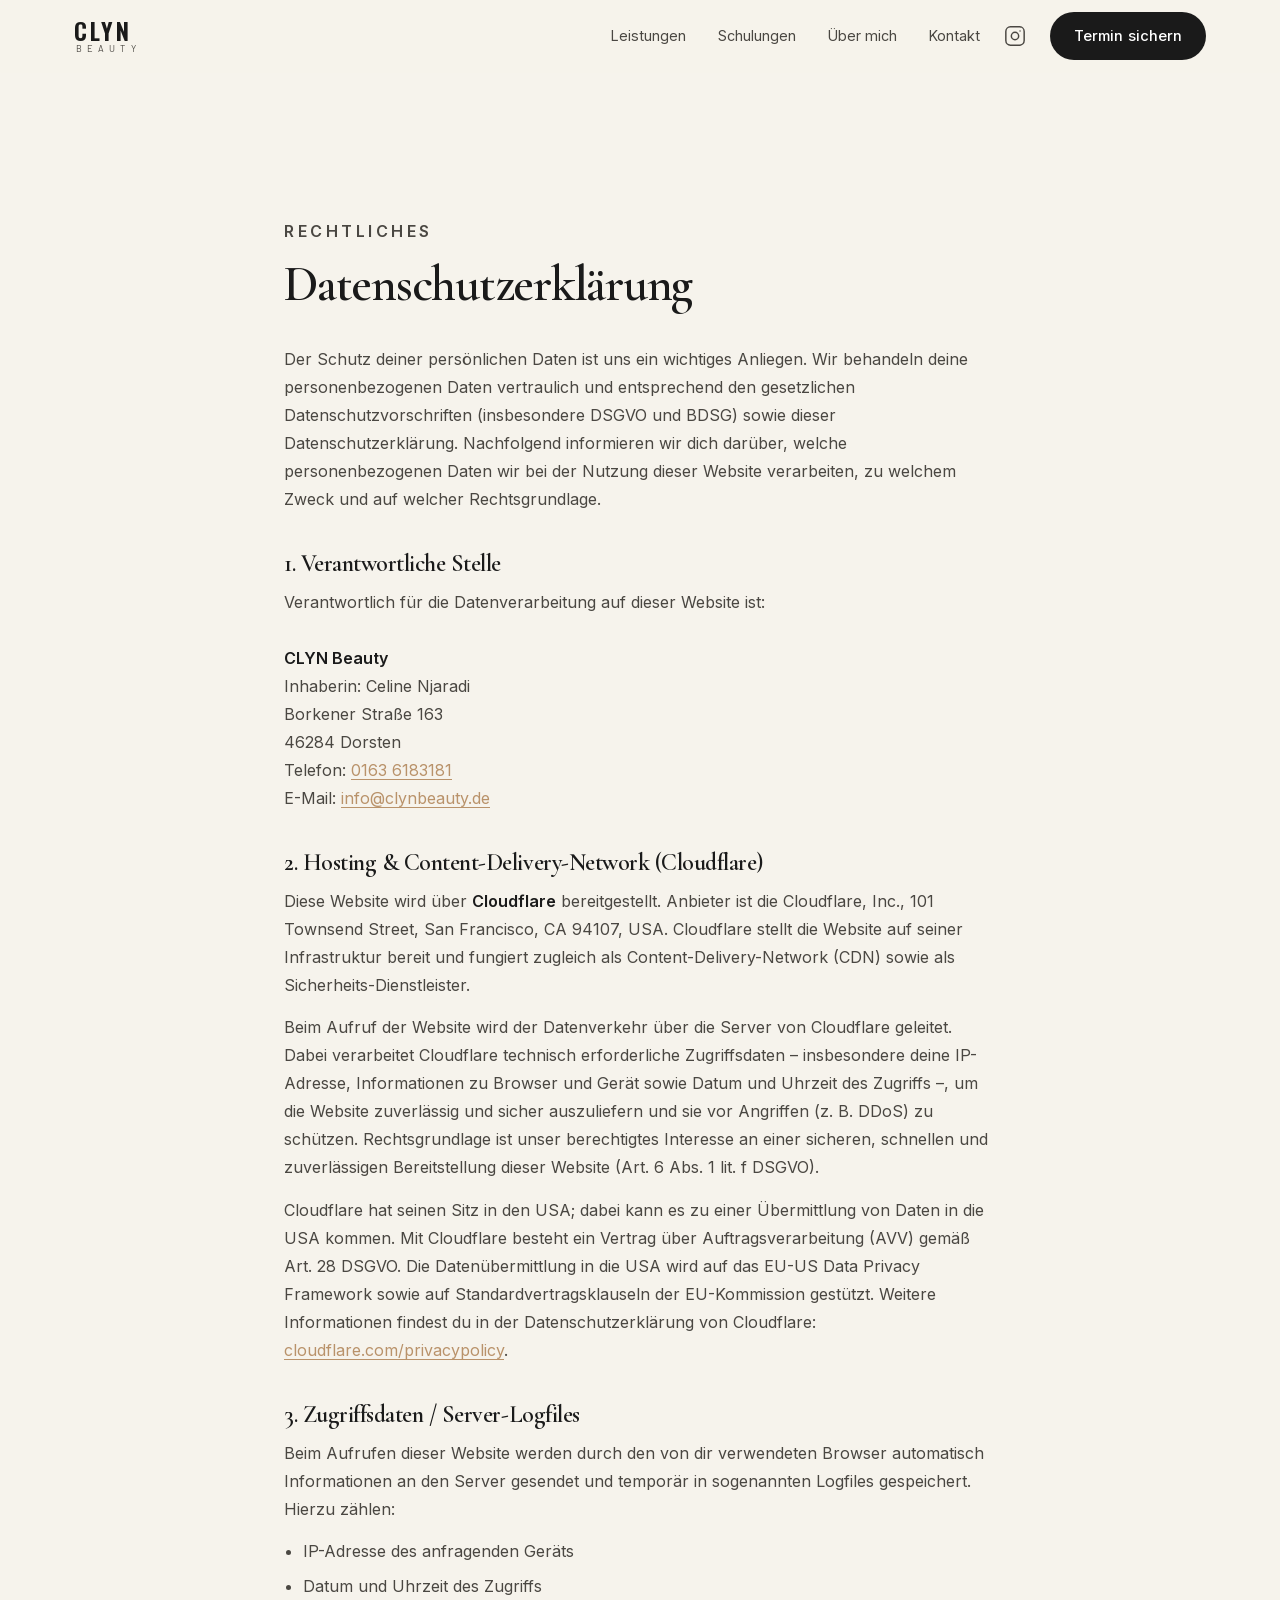
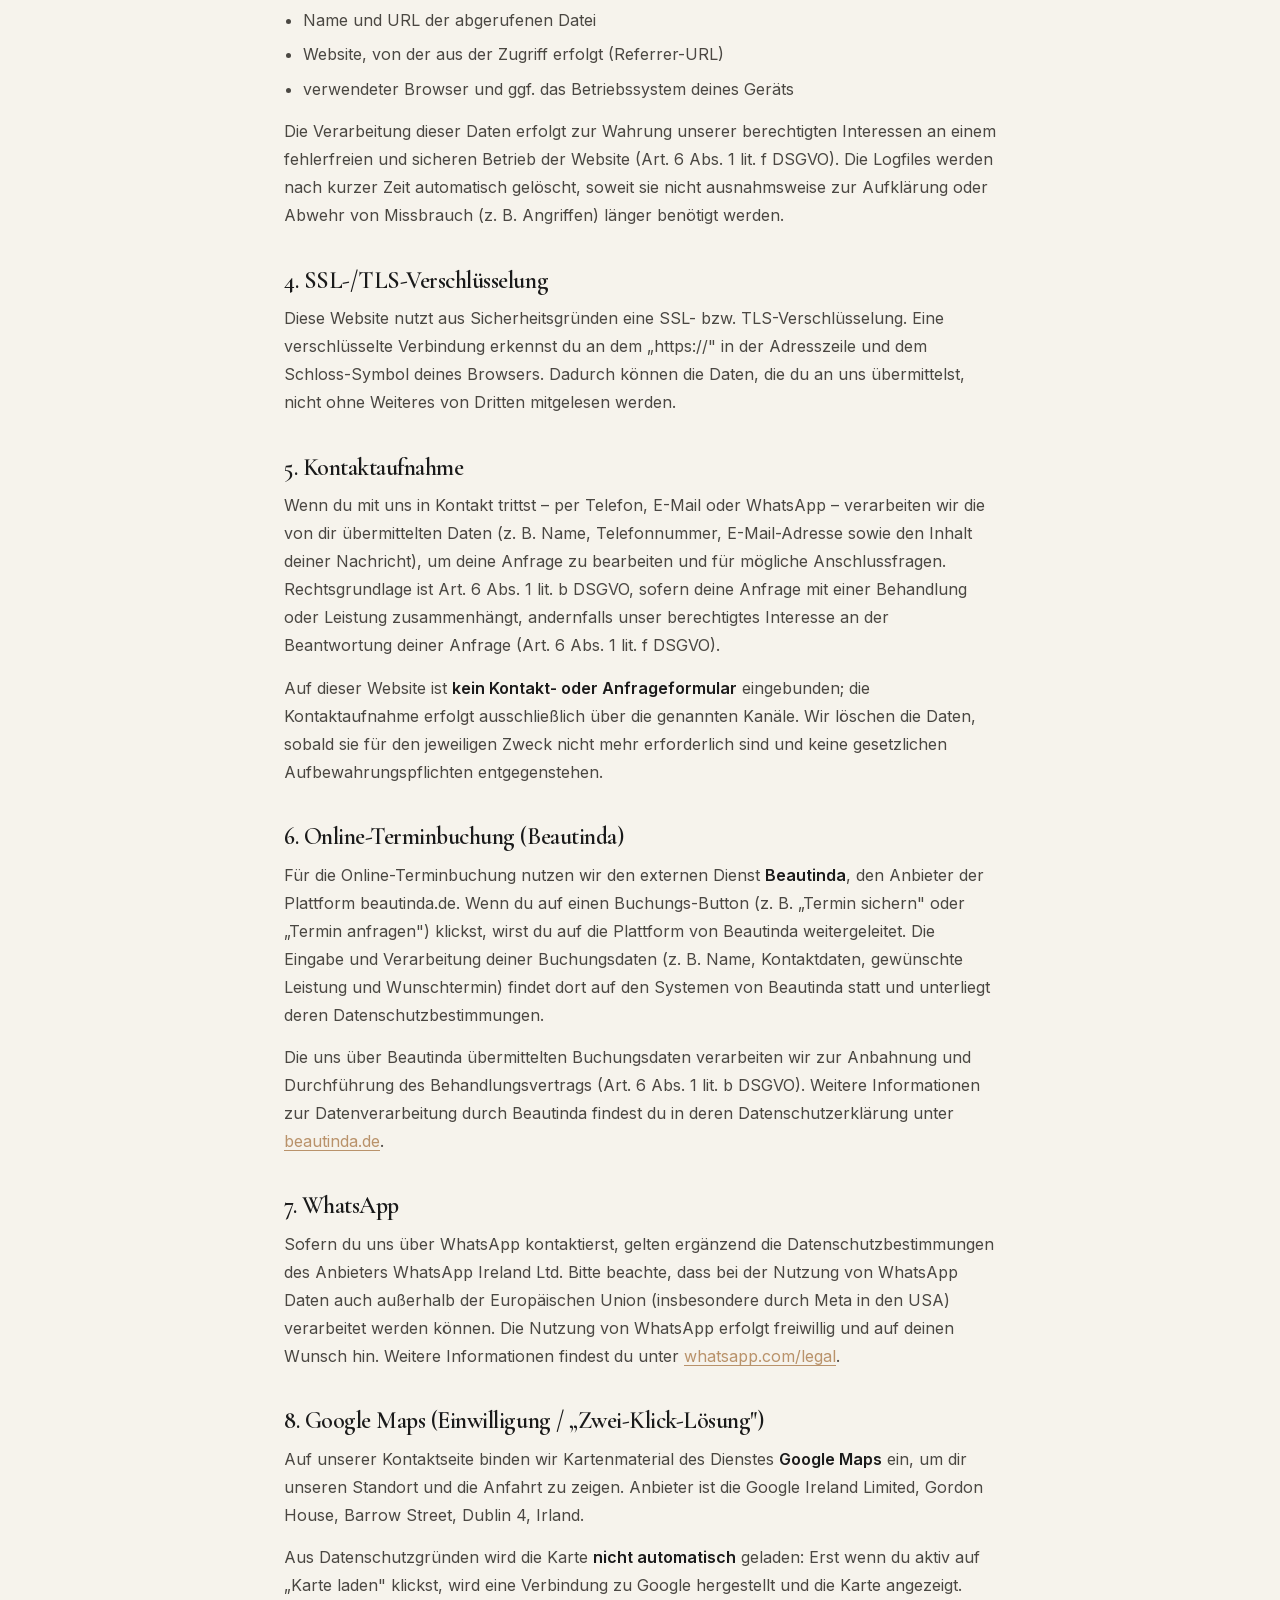
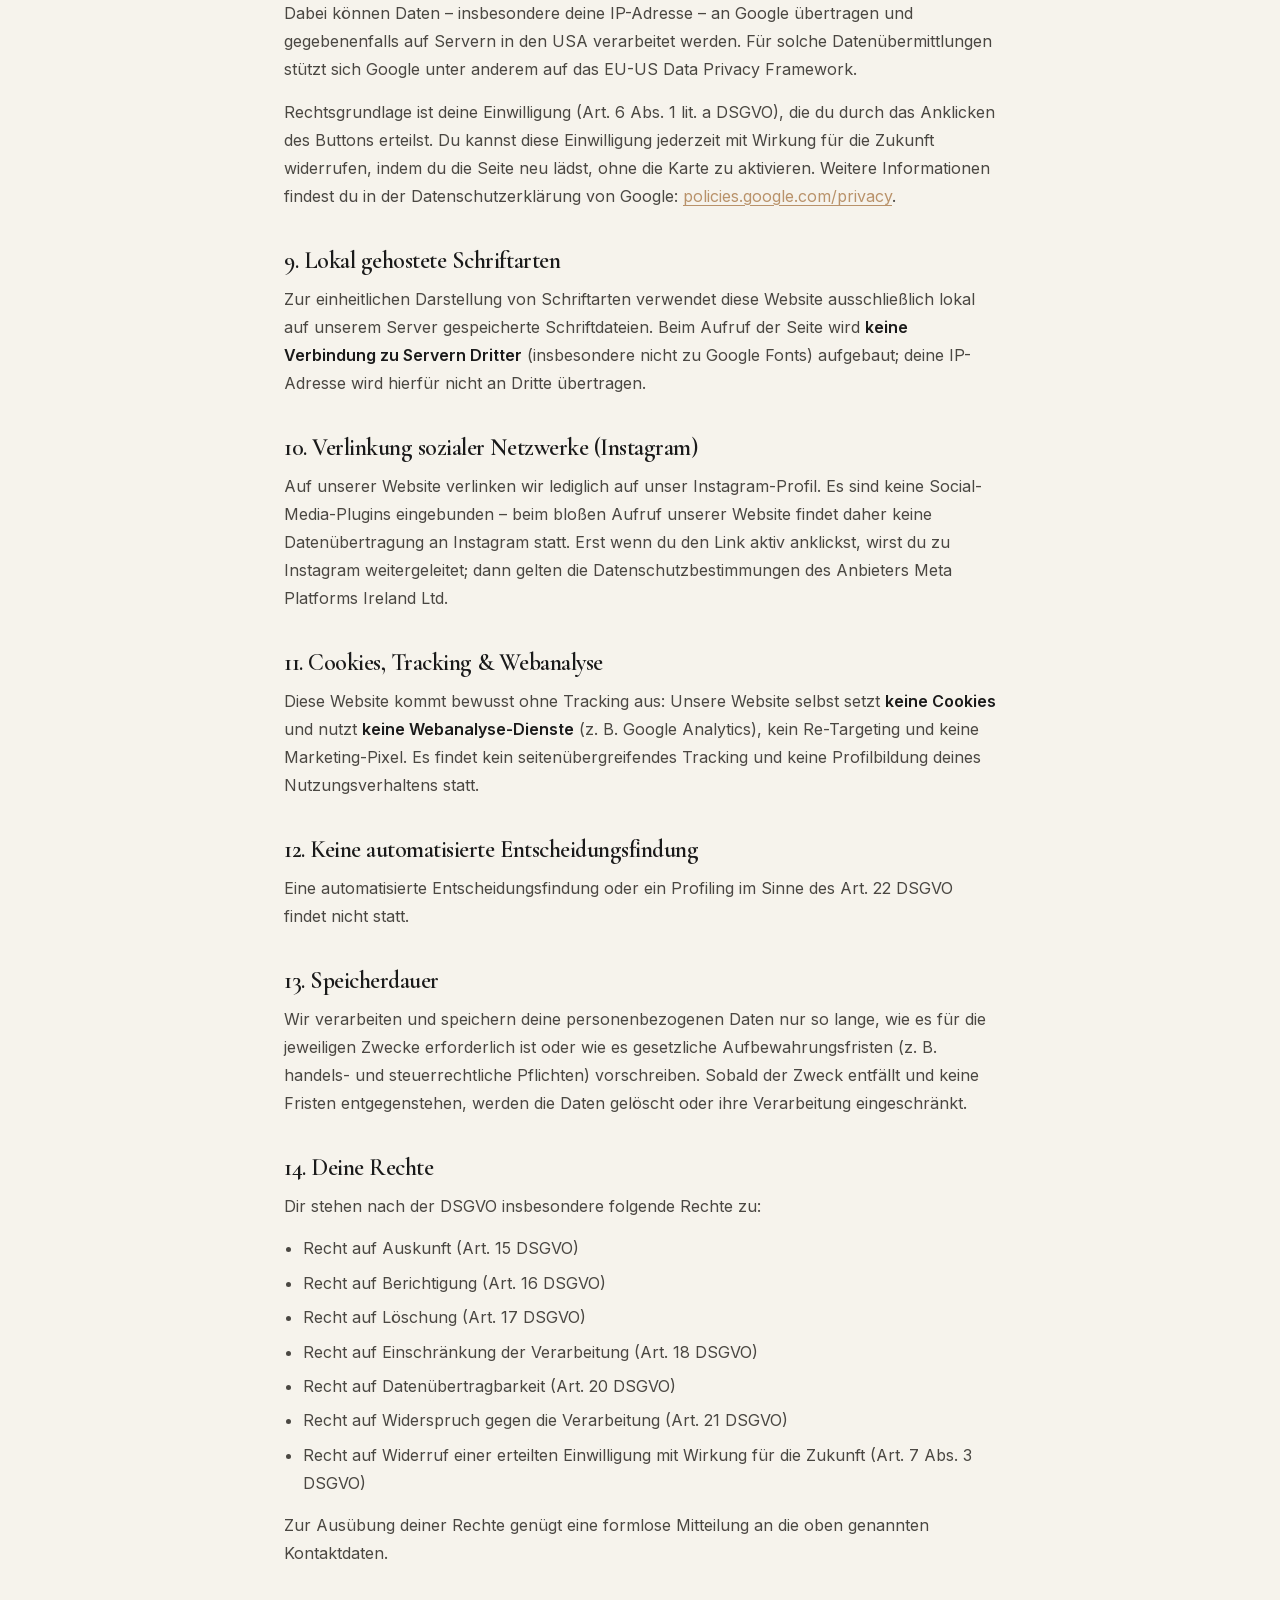
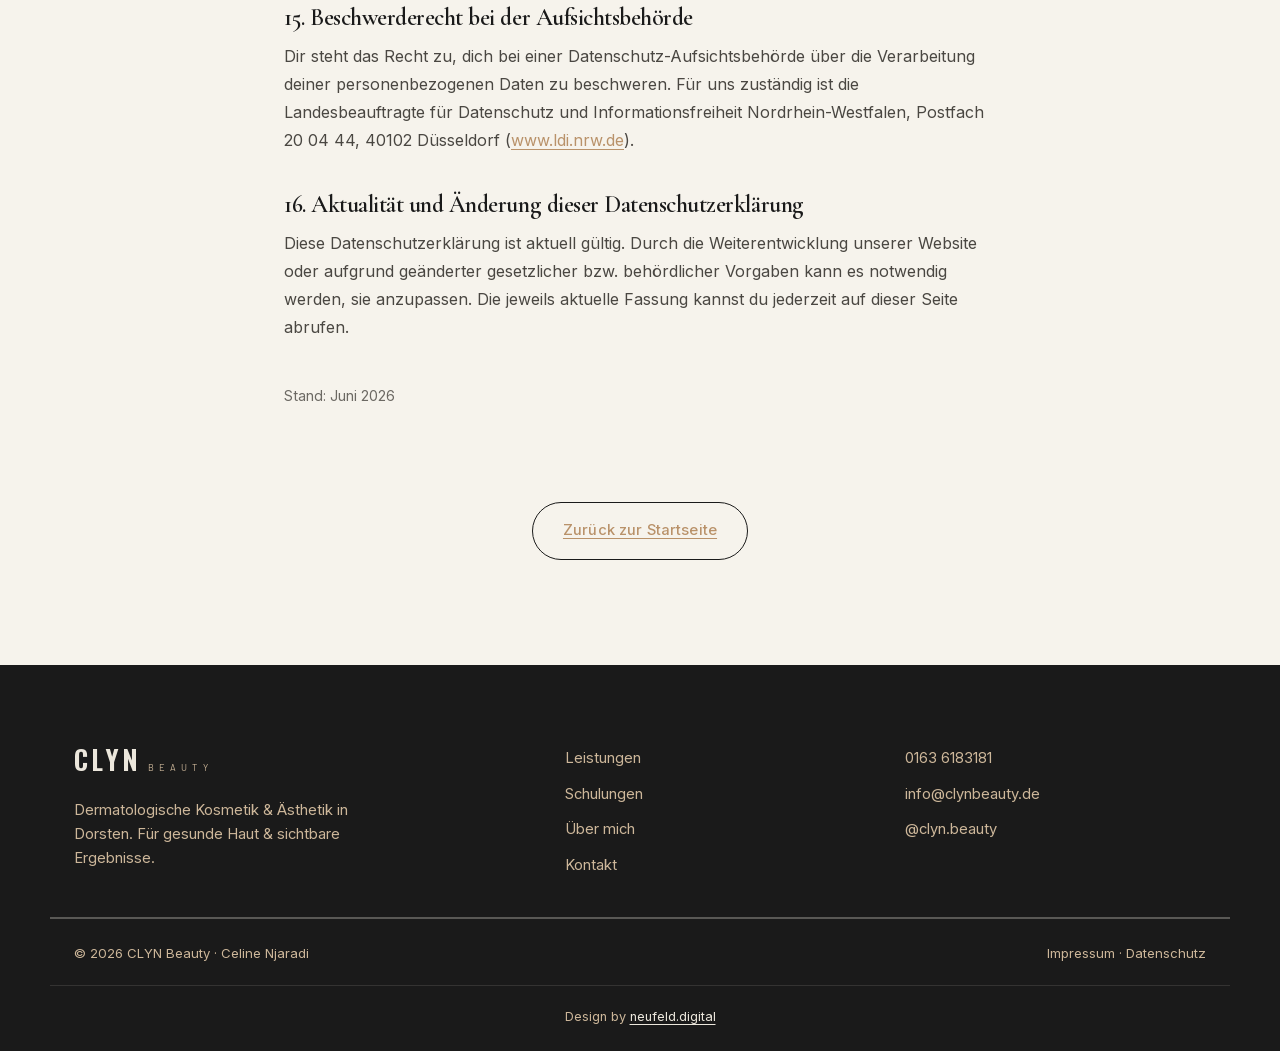
==== commit 9958f601: "Footer: Design-Credit für neufeld.digital ergänzt Co-Authored-By: Claude Opus 4.8 (1M context) <nore" ====
--- a/datenschutz.html
+++ b/datenschutz.html
@@ -27,7 +27,7 @@
       <nav class="nav-links" aria-label="Hauptnavigation">
         <a href="index.html#leistungen">Leistungen</a>
         <a href="schulungen.html">Schulungen</a>
-        <a href="studio.html#ueber-mich">Über mich</a>
+        <a href="ueber-mich.html">Über mich</a>
         <a href="kontakt.html#kontakt">Kontakt</a>
       </nav>
       <a class="nav-ig" href="https://www.instagram.com/clyn.beauty/" target="_blank" rel="noopener" aria-label="CLYN Beauty auf Instagram">
@@ -61,7 +61,7 @@
       <nav class="mm-nav" aria-label="Mobile Navigation">
         <a href="index.html#leistungen">Leistungen</a>
         <a href="schulungen.html">Schulungen</a>
-        <a href="studio.html#ueber-mich">Über mich</a>
+        <a href="ueber-mich.html">Über mich</a>
         <a href="kontakt.html#kontakt">Kontakt</a>
         <a href="https://www.instagram.com/clyn.beauty/" target="_blank" rel="noopener">Instagram</a>
       </nav>
@@ -309,7 +309,7 @@
       <nav class="footer-nav" aria-label="Footer">
         <a href="index.html#leistungen">Leistungen</a>
         <a href="schulungen.html">Schulungen</a>
-        <a href="studio.html#ueber-mich">Über mich</a>
+        <a href="ueber-mich.html">Über mich</a>
         <a href="kontakt.html#kontakt">Kontakt</a>
       </nav>
       <div class="footer-contact">
@@ -322,6 +322,9 @@
       <span>© <span id="year"></span> CLYN Beauty · Celine Njaradi</span>
       <span class="footer-legal"><a href="impressum.html">Impressum</a> · <a href="datenschutz.html">Datenschutz</a></span>
     </div>
+    <div class="container footer-credit">
+      <span>Design by <a href="https://neufeld.digital" target="_blank" rel="noopener">neufeld.digital</a></span>
+    </div>
   </footer>
 
   <script src="script.js"></script>
--- a/styles.css
+++ b/styles.css
@@ -175,21 +175,35 @@
 .hero h1 { margin-bottom: 1.6rem; }
 .hero-lead { font-size: 1.15rem; color: var(--ink-soft); max-width: 560px; margin-bottom: 2.2rem; }
 .hero-cta { display: flex; gap: 1rem; flex-wrap: wrap; margin-bottom: 2.4rem; }
-.hero-trust { display: flex; align-items: center; gap: .7rem; font-size: .92rem; color: var(--ink-soft); }
+.hero-trust { display: flex; align-items: baseline; gap: .7rem; font-size: .92rem; color: var(--ink-soft); }
+.hero-trust .stars { flex-shrink: 0; }
 .hero-trust strong { color: var(--ink); }
 .hero-trust em { font-style: normal; color: var(--accent); font-weight: 600; }
 .trust-link { color: inherit; text-decoration: underline; text-underline-offset: 3px; text-decoration-thickness: 1px; text-decoration-color: var(--accent-soft); transition: color .2s, text-decoration-color .2s; }
 .trust-link:hover { color: var(--accent); text-decoration-color: var(--accent); }
 .stars { color: var(--gold); letter-spacing: 2px; }
 
-/* Hero-Foto rechts, weich in den Sandton übergehend */
-.hero::before {
-  content: ""; position: absolute; top: 0; right: 0; bottom: 0;
-  width: 50%; z-index: 1; pointer-events: none;
-  background: url("assets/hero.jpg") 62% 42% / cover no-repeat;
+/* Hero-Slideshow rechts, weich in den Sandton übergehend */
+.hero-media {
+  position: absolute; top: 0; right: 0; bottom: 0;
+  width: 50%; z-index: 1; pointer-events: none; overflow: hidden;
   -webkit-mask-image: linear-gradient(to right, transparent 0%, #000 44%, #000 100%);
   mask-image: linear-gradient(to right, transparent 0%, #000 44%, #000 100%);
-  opacity: .95;
+}
+.hero-slide {
+  position: absolute; inset: 0;
+  background-size: cover; background-position: 50% 42%; background-repeat: no-repeat;
+  opacity: 0; transition: none;
+}
+/* Aktives Foto: sichtbar + sehr langsamer Ken-Burns-Zoom. Der Wechsel selbst
+   ist ein Schnitt – so ist immer genau EIN Foto sichtbar, ohne Überblenden. */
+.hero-slide.is-active { opacity: .95; animation: hero-zoom 7s linear forwards; }
+@keyframes hero-zoom {
+  from { transform: scale(1); }
+  to   { transform: scale(1.08); }
+}
+@media (prefers-reduced-motion: reduce) {
+  .hero-slide.is-active { animation: none; transform: none; }
 }
 .hero::after {
   content: ""; position: absolute; inset: 0; z-index: 1; pointer-events: none;
@@ -210,11 +224,12 @@
 .marquee { background: var(--ink); color: var(--cream); overflow: hidden; padding: 16px 0; }
 .marquee-track {
   display: flex; gap: 2.2rem; white-space: nowrap; width: max-content;
-  animation: scroll 32s linear infinite reverse;
+  animation: scroll 32s linear infinite;
   font-family: 'Cormorant Garamond', serif; font-size: 1.35rem; letter-spacing: .03em;
 }
 .marquee-track span { opacity: .92; }
-@keyframes scroll { to { transform: translateX(-50%); } }
+/* Inhalt ist 2x dupliziert -> -50% entspricht genau einer Kopie -> nahtlose Endlosschleife nach rechts */
+@keyframes scroll { from { transform: translateX(-50%); } to { transform: translateX(0); } }
 
 /* ===== About ===== */
 .about { padding: clamp(4rem, 8vw, 7rem) 0; }
@@ -295,8 +310,8 @@
 .pl-name em { font-style: italic; font-weight: 400; color: var(--accent); font-size: .85rem; margin-left: .3rem; }
 .pl-dots { flex: 1; border-bottom: 1px dotted var(--accent-soft); transform: translateY(-4px); min-width: 20px; }
 .pl-meta { font-size: .82rem; color: var(--ink-soft); white-space: nowrap; }
-.pl-price { font-family: 'Cormorant Garamond', serif; font-size: 1.25rem; font-weight: 600; min-width: 72px; text-align: right; }
-.pl-price.note { color: var(--accent); font-style: italic; font-size: 1rem; white-space: nowrap; }
+.pl-price { font-family: 'Cormorant Garamond', serif; font-size: clamp(1.55rem, 1.25rem + 1.5vw, 1.8rem); font-weight: 600; line-height: 1.05; min-width: 84px; text-align: right; white-space: nowrap; }
+.pl-price.note { color: var(--accent); font-style: italic; font-size: 1.1rem; white-space: nowrap; }
 .price-note { text-align: center; font-size: .82rem; color: var(--ink-soft); margin-top: 1rem; }
 .price-list li.pl-note { display: block; border: 0; padding: .9rem .7rem .1rem; font-size: .82rem; font-style: italic; color: var(--ink-soft); line-height: 1.45; }
 
@@ -307,8 +322,22 @@
 .price-list li.pl-item { align-items: flex-start; gap: 1.4rem; padding: .95rem 0; }
 .pl-item .pl-text { display: flex; flex-direction: column; gap: .3rem; flex: 1 1 auto; min-width: 0; }
 .pl-item .pl-desc { font-size: .85rem; color: var(--ink-soft); line-height: 1.5; max-width: 62ch; }
-.pl-item .pl-right { display: flex; flex-direction: column; align-items: flex-end; gap: .15rem; flex: 0 0 auto; }
-.pl-item .pl-right .pl-meta { font-size: .8rem; }
+.pl-item .pl-right { display: flex; flex-direction: column; align-items: flex-end; gap: .3rem; flex: 0 0 auto; }
+.pl-item .pl-right .pl-meta { font-size: .85rem; }
+/* Angebote kaskadieren beim Aufklappen sanft ein (Listen-Reveal).
+   --rvi (Reihen-Index) wird pro Eintrag in script.js gesetzt. */
+.price-list .pl-item,
+.price-list .pl-subhead,
+.price-list .pl-note {
+  opacity: 0; transform: translateY(10px);
+  transition: opacity var(--dur) var(--ease-ios), transform var(--dur) var(--ease-ios);
+}
+.service-block.open .price-list .pl-item,
+.service-block.open .price-list .pl-subhead,
+.service-block.open .price-list .pl-note {
+  opacity: 1; transform: none;
+  transition-delay: calc(var(--rvi, 0) * 45ms);
+}
 /* „Schließen"-Button am Ende einer aufgeklappten Kategorie */
 .price-list li.pl-close-row { display: flex; justify-content: center; border: 0; padding: 1.3rem 0 .3rem; }
 .pl-close {
@@ -324,6 +353,11 @@
 /* ===== Banner ===== */
 .banner { background: var(--ink); color: var(--cream); padding: clamp(3rem, 6vw, 5rem) 0; }
 .banner-inner { display: flex; align-items: center; justify-content: space-between; gap: 2.5rem; flex-wrap: wrap; }
+/* Variante: nur ein zentrierter Button (Schulungs-Seite) */
+.banner-inner--center { justify-content: center; }
+/* Variante: ohne dunklen Grund, Button weiter oben */
+.banner--plain { background: transparent; color: var(--ink); padding-top: 0; }
+.banner--plain + .site-footer { border-top: 0; }
 /* Heller Text auf dunklem Grund wirkt optisch fetter — daher leichteres Gewicht für die elegante, kontrastreiche Cormorant-Optik */
 .banner h2 { color: #fff; margin: .3rem 0 1rem; font-weight: 400; }
 .banner h2 .display-edit { font-weight: 400; }
@@ -405,6 +439,9 @@
 .footer-nav a:hover, .footer-contact a:hover { color: #fff; }
 .footer-bottom { display: flex; justify-content: space-between; padding-top: 1.5rem; font-size: .82rem; color: var(--accent-soft); flex-wrap: wrap; gap: .6rem; }
 .footer-legal a:hover { color: #fff; }
+.footer-credit { text-align: center; padding-top: 1.25rem; margin-top: 1.25rem; border-top: 1px solid rgba(236,231,220,.12); font-size: .8rem; color: var(--accent-soft); }
+.footer-credit a { color: var(--cream); text-decoration: underline; text-underline-offset: 3px; text-decoration-thickness: 1px; }
+.footer-credit a:hover { color: #fff; }
 
 /* ===== Online-Buchung CTA ===== */
 .booking-band {
@@ -422,6 +459,15 @@
 /* ===== Reveal animation ===== */
 .reveal { opacity: 0; transform: translateY(26px); transition: opacity var(--dur-slow) var(--ease-ios), transform var(--dur-slow) var(--ease-ios); }
 .reveal.in { opacity: 1; transform: none; }
+
+/* Gestaffeltes Einblenden (Listen & Karten-Grids) – dezenter Fade-up, nacheinander.
+   Index pro Kind kommt als --rvi aus script.js (siehe data-stagger). */
+[data-stagger] > * {
+  opacity: 0; transform: translateY(18px);
+  transition: opacity var(--dur-slow) var(--ease-ios), transform var(--dur-slow) var(--ease-ios);
+  transition-delay: calc(var(--rvi, 0) * 80ms);
+}
+[data-stagger].in > * { opacity: 1; transform: none; }
 
 /* ===== Responsive ===== */
 @media (max-width: 880px) {
@@ -440,7 +486,7 @@
   }
   .contact-intro { grid-column: 1 / -1; grid-row: 1; }
   .contact-list { grid-column: 1; grid-row: 2; align-content: start; min-width: 0; }
-  .hours-card { grid-column: 2; grid-row: 2; margin-bottom: 0; min-width: 0; padding: .9rem 1rem; }
+  .hours-card { grid-column: 2; grid-row: 2; margin-bottom: 0; min-width: 0; padding: 0 0 0 1rem; }
   .map-wrap { grid-column: 1 / -1; grid-row: 3; min-width: 0; }
   .contact-list a { font-size: .92rem; overflow-wrap: anywhere; }
   .contact-list { gap: 1rem; }
@@ -457,15 +503,17 @@
   .footer-nav, .footer-contact { padding-top: 0; }
   .footer-bottom { padding-top: 1.2rem; }
   /* Hero-Foto auf Tablet schmaler & dezenter */
-  .hero::before { width: 62%; opacity: .75; }
+  .hero-media { width: 62%; }
+  .hero-slide.is-active { opacity: .75; }
 }
 @media (max-width: 640px) {
   /* Hero-Foto als ganz feiner Vollflächen-Hauch hinter dem Text */
-  .hero::before {
-    width: 100%; opacity: .32;
+  .hero-media {
+    width: 100%;
     -webkit-mask-image: linear-gradient(to bottom, transparent 0%, #000 24%, #000 100%);
     mask-image: linear-gradient(to bottom, transparent 0%, #000 24%, #000 100%);
   }
+  .hero-slide.is-active { opacity: .32; }
   /* Ring/Kreis-Deko auf dem Handy ausblenden – stört über dem Text */
   .hero-deco::after { display: none; }
   /* "& Ästhetik" kräftiger & lesbarer über dem hellen Foto */
@@ -488,13 +536,18 @@
 @media (max-width: 520px) {
   .price-list li { flex-wrap: wrap; }
   .pl-dots { display: none; }
-  .pl-meta { order: 3; width: 100%; }
-  .pl-price { margin-left: auto; }
+  /* Preis + Dauer auf dem Handy in einer Zeile: Dauer links, Preis rechts – mit Abstand */
+  .pl-item .pl-right { flex-direction: row; align-items: baseline; width: 100%; justify-content: space-between; gap: 1rem; margin-top: .35rem; }
+  .pl-item .pl-right .pl-price { min-width: 0; text-align: right; order: 2; }
+  .pl-item .pl-right .pl-meta { width: auto; order: 1; }
   .banner-inner { flex-direction: column; align-items: flex-start; }
+  .banner-inner--center { align-items: center; }
 }
 @media (prefers-reduced-motion: reduce) {
   .reveal { opacity: 1; transform: none; transition: none; }
-  .marquee-track { animation: none; }
+  [data-stagger] > * { opacity: 1; transform: none; transition: none; }
+  .price-list .pl-item, .price-list .pl-subhead, .price-list .pl-note { transition: none; }
+  /* Marquee laeuft bewusst weiter (dekorativ, aria-hidden) – soll dauerhaft rotieren */
   .pkg-dot.active { animation: none; }
   html { scroll-behavior: auto; }
 }
@@ -547,6 +600,9 @@
 }
 html { scroll-behavior: auto !important; }
 
+/* Ausnahme vom STATISCH-Block: Der Service-Banner soll dauerhaft nach rechts laufen */
+.marquee-track { animation: scroll 32s linear infinite !important; }
+
 /* Scroll-Reveal: Inhalte sofort & dauerhaft sichtbar, keine Einblendung */
 .reveal { opacity: 1 !important; transform: none !important; }
 
@@ -614,7 +670,8 @@
 @keyframes pkg-dot-spin { from { transform: rotate(0) scale(1.25); } to { transform: rotate(360deg) scale(1.25); } }
 
 @media (max-width: 900px) {
-  .check-list { grid-template-columns: 1fr; gap: .6rem; justify-items: center; }
+  /* Eine Spalte, linksbündig – alle Haken sauber untereinander, Block mittig */
+  .check-list { grid-template-columns: 1fr; gap: .7rem; justify-items: start; max-width: 21rem; margin-inline: auto; }
 
   /* Schulungs-Karten als horizontales Wisch-Karussell */
   .pkg-grid {
